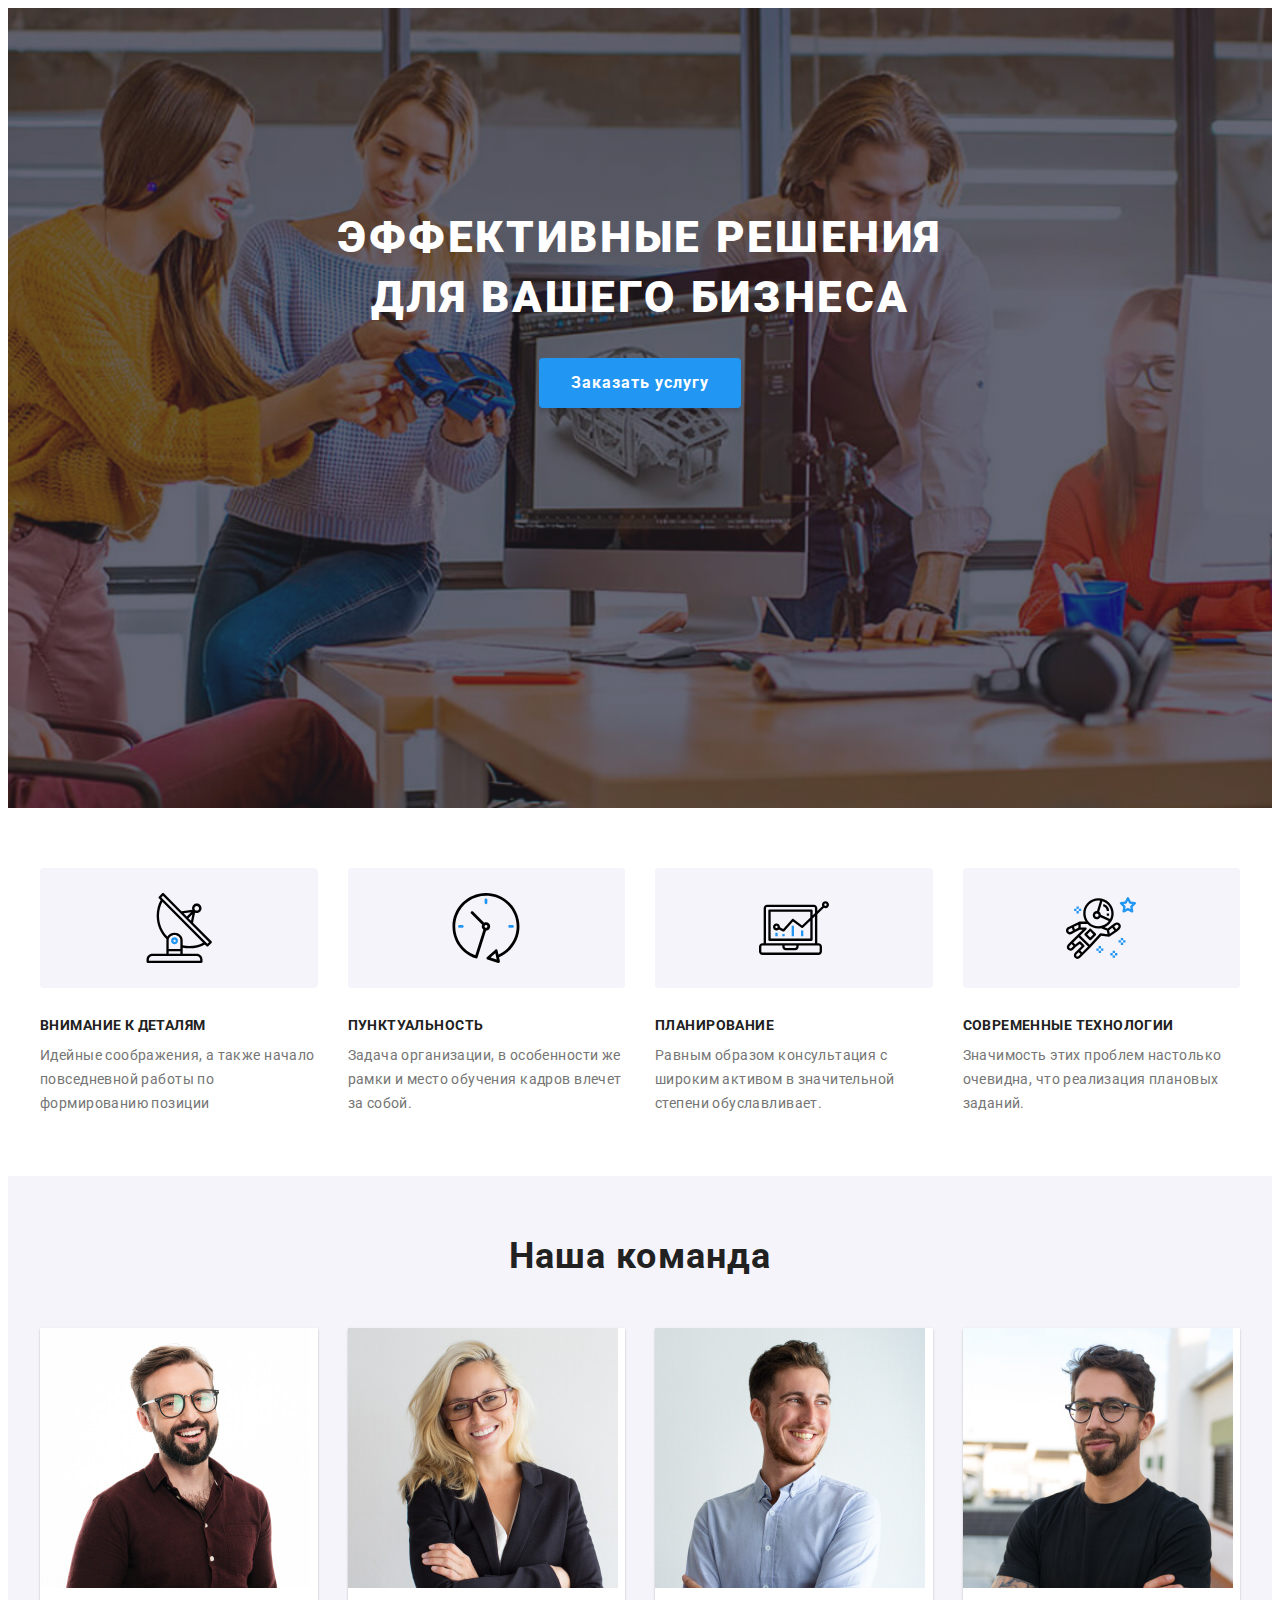
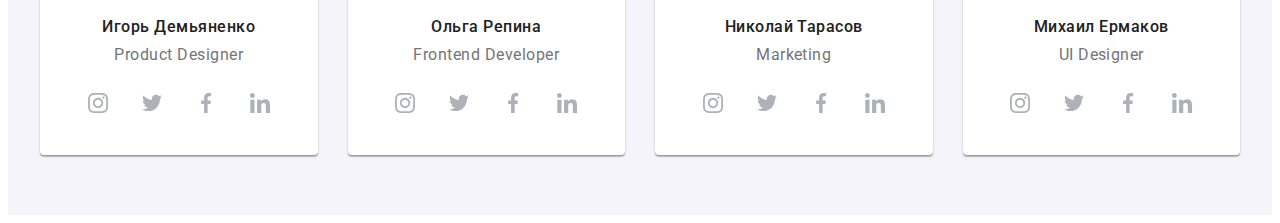
==== index.html @ f177daf1 "about" ====
<!DOCTYPE html>
<html lang="en">
  <head>
    <meta charset="UTF-8" />
    <meta http-equiv="X-UA-Compatible" content="IE=edge" />
    <meta name="viewport" content="width=device-width, initial-scale=1.0" />
    <title>Document</title>
    <link rel="preconnect" href="https://fonts.gstatic.com" />
    <link
      href="https://fonts.googleapis.com/css2?family=Raleway:wght@700&family=Roboto:wght@400;500;700;900&display=swap"
      rel="stylesheet"
    />
    <link
      rel="stylesheet"
      href="https://cdnjs.cloudflare.com/ajax/libs/modern-normalize/1.1.0/modern-normalize.min.css"
      integrity="sha512-wpPYUAdjBVSE4KJnH1VR1HeZfpl1ub8YT/NKx4PuQ5NmX2tKuGu6U/JRp5y+Y8XG2tV+wKQpNHVUX03MfMFn9Q=="
      crossorigin="anonymous"
      referrerpolicy="no-referrer"
    />
    <link rel="stylesheet" href="./css/main.min.css" />
  </head>
  <body>
    <!--Header-->
    <!-- <header class="header">
      <div class="container header-container">
        <a class="header__logo logo link" href="/"
          ><span class="logo__web">Web</span>Studio</a
        >
        <nav class="navigation">
          <ul class="menu__list list">
            <li class="menu__item">
              <a class="menu__link link current" href="./studio.html">Студия</a>
            </li>
            <li class="menu__item">
              <a class="menu__link link" href="./portfolio.html">Портфолио</a>
            </li>
            <li class="menu__item">
              <a class="menu__link link" href="/Контакты">Контакты</a>
            </li>
          </ul>
        </nav>
        <ul class="header__contacts list">
          <li class="header__contacts-item">
            <a class="contacts__link link" href="/info@devstudio.com">
              <svg class="contacts__icon" width="16px" height="12px">
                <use href="./images/symbol-defs.svg#icon-mail"></use>
              </svg>
              info@devstudio.com</a
            >
          </li>
          <li class="header__contacts-item">
            <a class="contacts__link link" href="/+380961111111">
              <svg class="contacts__icon" width="10px" height="16px">
                <use href="./images/symbol-defs.svg#icon-mobile"></use>
              </svg>
              +38 096 111 11 11</a
            >
          </li>
        </ul>
      </div>
    </header> -->
    <main>
      <!--Hero-->
      <section class="hero">
        <h1 class="hero__title">Эффективные решения для вашего бизнеса</h1>
        <button class="hero__button" type="button" data-modal-open>
          Заказать услугу
        </button>
      </section>
      <!-- About-->
      <section class="section">
        <div class="container features">
          <h2 class="visually-hidden">Преимущества компании</h2>
          <ul class="features__list list">
            <li class="features__item">
              <div class="features__box">
                <svg class="features__icon">
                  <use href="./images/symbol-defs.svg#icon-antena"></use>
                </svg>
              </div>
              <h3 class="features__title">Внимание к деталям</h3>
              <p class="features__desc">
                Идейные соображения, а также начало повседневной работы по
                формированию позиции
              </p>
            </li>
            <li class="features__item">
              <div class="features__box">
                <svg class="features__icon">
                  <use href="./images/symbol-defs.svg#icon-clock"></use>
                </svg>
              </div>
              <h3 class="features__title">Пунктуальность</h3>
              <p class="features__desc">
                Задача организации, в особенности же рамки и место обучения
                кадров влечет за собой.
              </p>
            </li>
            <li class="features__item">
              <div class="features__box">
                <svg class="features__icon">
                  <use href="./images/symbol-defs.svg#icon-diagram"></use>
                </svg>
              </div>
              <h3 class="features__title">Планирование</h3>
              <p class="features__desc">
                Равным образом консультация с широким активом в значительной
                степени обуславливает.
              </p>
            </li>
            <li class="features__item">
              <div class="features__box">
                <svg class="features__icon">
                  <use href="./images/symbol-defs.svg#icon-astronaut"></use>
                </svg>
              </div>
              <h3 class="features__title">Современные технологии</h3>
              <p class="features__desc">
                Значимость этих проблем настолько очевидна, что реализация
                плановых заданий.
              </p>
            </li>
          </ul>
        </div>
      </section>
      <!--Чем мы занимаемся-->
      <section class="section about">
        <div class="container">
          <h2 class="title">Чем мы занимаемся</h2>
          <ul class="about__list list">
            <li class="about__item">
              <div class="about__thumb">
                <img
                  class="about__img"
                  src="./images/making-design.jpg"
                  alt="Сотрудник набирает текст на клавиатуре"
                  width="370"
                  height="294"
                />
                <div class="about__label">Десктопные приложения</div>
              </div>
            </li>
            <li class="about__item">
              <div class="about__thumb">
                <img
                  class="about__img"
                  src="./images/choosing-color.jpg"
                  alt="Сотрудник выбирает разметку макета"
                  width="370"
                  height="294"
                />
                <div class="about__label">Мобильные приложения</div>
              </div>
            </li>
            <li class="about__item">
              <div class="about__thumb">
                <img
                  class="about__img"
                  src="./images/testing.jpg"
                  alt="Сотрудник рассматривает цветовую гамму"
                  width="370"
                  height="294"
                />
                <div class="about__label">Дизайнерские решения</div>
              </div>
            </li>
          </ul>
        </div>
      </section>
      <!--Наша команда-->
      <section class="section team">
        <div class="container">
          <h2 class="title team__title">Наша команда</h2>
          <ul class="team__list list">
            <li class="team__item">
              <picture>
                <source
                  media="(min-width: 1200px)"
                  srcset="
                    ./images/team-img/team1-desktop-1x.jpg 1x,
                    ./images/team-img/team1-desktop-2x.jpg 2x
                  "
                />
                <source
                  media="(min-width: 1200px)"
                  srcset="
                    ./images/team-img/team1-desktop-1x.webp 1x,
                    ./images/team-img/team1-desktop-2x.webp 2x
                  "
                  type="image/webp"
                />
                <source
                  media="(min-width: 768px)"
                  srcset="
                    ./images/team-img/team1-tablet-1x.jpg 1x,
                    ./images/team-img/team1-tablet-2x.jpg 2x
                  "
                />
                <source
                  media="(min-width: 768px)"
                  srcset="
                    ./images/team-img/team1-tablet-1x.webp 1x,
                    ./images/team-img/team1-tablet-2x.webp 2x
                  "
                  type="image/webp"
                />
                <source
                  media="(min-width: 480px)"
                  srcset="
                    ./images/team-img/team1-mob-1x.jpg 1x,
                    ./images/team-img/team1-mob-2x.jpg 2x
                  "
                />
                <source
                  media="(min-width: 480px)"
                  srcset="
                    ./images/team-img/team1-mob-1x.webp 1x,
                    ./images/team-img/team1-mob-2x.webp 2x
                  "
                  type="image/webp"
                />
                <img class="team__img" src="#" alt="Игорь Демьяненко" />
              </picture>
              <div class="team__text">
                <p class="team__name">Игорь Демьяненко</p>
                <p class="team__position">Product Designer</p>
              </div>
              <ul class="team__social list">
                <li class="team__social-item">
                  <a class="social__link-icon team-icon link" href="">
                    <svg class="social__icon">
                      <use href="./images/symbol-defs.svg#icon-instagram"></use>
                    </svg>
                  </a>
                </li>
                <li class="team__social-item">
                  <a class="social__link-icon team-icon link" href="">
                    <svg class="social__icon">
                      <use href="./images/symbol-defs.svg#icon-twitter"></use>
                    </svg>
                  </a>
                </li>
                <li class="team__social-item">
                  <a class="social__link-icon team-icon link" href="">
                    <svg class="social__icon">
                      <use href="./images/symbol-defs.svg#icon-facebook"></use>
                    </svg>
                  </a>
                </li>
                <li class="team__social-item">
                  <a class="social__link-icon team-icon link" href="">
                    <svg class="social__icon">
                      <use href="./images/symbol-defs.svg#icon-linkedin"></use>
                    </svg>
                  </a>
                </li>
              </ul>
            </li>
            <li class="team__item">
              <picture>
                <source
                  media="(min-width: 1200px)"
                  srcset="
                    ./images/team-img/team2-desktop-1x.jpg 1x,
                    ./images/team-img/team2-desktop-2x.jpg 2x
                  "
                />
                <source
                  media="(min-width: 1200px)"
                  srcset="
                    ./images/team-img/team2-desktop-1x.webp 1x,
                    ./images/team-img/team2-desktop-2x.webp 2x
                  "
                  type="image/webp"
                />
                <source
                  media="(min-width: 768px)"
                  srcset="
                    ./images/team-img/team2-tablet-1x.jpg 1x,
                    ./images/team-img/team2-tablet-2x.jpg 2x
                  "
                />
                <source
                  media="(min-width: 768px)"
                  srcset="
                    ./images/team-img/team2-tablet-1x.webp 1x,
                    ./images/team-img/team2-tablet-2x.webp 2x
                  "
                  type="image/webp"
                />
                <source
                  media="(min-width: 480px)"
                  srcset="
                    ./images/team-img/team2-mob-1x.jpg 1x,
                    ./images/team-img/team2-mob-2x.jpg 2x
                  "
                />
                <source
                  media="(min-width: 480px)"
                  srcset="
                    ./images/team-img/team2-mob-1x.webp 1x,
                    ./images/team-img/team2-mob-2x.webp 2x
                  "
                  type="image/webp"
                />
                <img class="team__img" src="#" alt="Ольга Репина" />
              </picture>
              <div class="team__text">
                <p class="team__name">Ольга Репина</p>
                <p class="team__position">Frontend Developer</p>
              </div>
              <ul class="team__social list">
                <li class="team__social-item">
                  <a class="social__link-icon team-icon link" href="">
                    <svg class="social__icon">
                      <use href="./images/symbol-defs.svg#icon-instagram"></use>
                    </svg>
                  </a>
                </li>
                <li class="team__social-item">
                  <a class="social__link-icon team-icon link" href="">
                    <svg class="social__icon">
                      <use href="./images/symbol-defs.svg#icon-twitter"></use>
                    </svg>
                  </a>
                </li>
                <li class="team__social-item">
                  <a class="social__link-icon team-icon link" href="">
                    <svg class="social__icon">
                      <use href="./images/symbol-defs.svg#icon-facebook"></use>
                    </svg>
                  </a>
                </li>
                <li class="team__social-item">
                  <a class="social__link-icon team-icon link" href="">
                    <svg class="social__icon">
                      <use href="./images/symbol-defs.svg#icon-linkedin"></use>
                    </svg>
                  </a>
                </li>
              </ul>
            </li>
            <li class="team__item">
              <picture>
                <source
                  media="(min-width: 1200px)"
                  srcset="
                    ./images/team-img/team3-desktop-1x.jpg 1x,
                    ./images/team-img/team3-desktop-2x.jpg 2x
                  "
                />
                <source
                  media="(min-width: 1200px)"
                  srcset="
                    ./images/team-img/team3-desktop-1x.webp 1x,
                    ./images/team-img/team3-desktop-2x.webp 2x
                  "
                  type="image/webp"
                />
                <source
                  media="(min-width: 768px)"
                  srcset="
                    ./images/team-img/team3-tablet-1x.jpg 1x,
                    ./images/team-img/team3-tablet-2x.jpg 2x
                  "
                />
                <source
                  media="(min-width: 768px)"
                  srcset="
                    ./images/team-img/team3-tablet-1x.webp 1x,
                    ./images/team-img/team3-tablet-2x.webp 2x
                  "
                  type="image/webp"
                />
                <source
                  media="(min-width: 480px)"
                  srcset="
                    ./images/team-img/team3-mob-1x.jpg 1x,
                    ./images/team-img/team3-mob-2x.jpg 2x
                  "
                />
                <source
                  media="(min-width: 480px)"
                  srcset="
                    ./images/team-img/team3-mob-1x.webp 1x,
                    ./images/team-img/team3-mob-2x.webp 2x
                  "
                  type="image/webp"
                />
                <img class="team__img" src="#" alt="Николай Тарасов" />
              </picture>
              <div class="team__text">
                <p class="team__name">Николай Тарасов</p>
                <p class="team__position">Marketing</p>
              </div>
              <ul class="team__social list">
                <li class="team__social-item">
                  <a class="social__link-icon team-icon link" href="">
                    <svg class="social__icon">
                      <use href="./images/symbol-defs.svg#icon-instagram"></use>
                    </svg>
                  </a>
                </li>
                <li class="team__social-item">
                  <a class="social__link-icon team-icon link" href="">
                    <svg class="social__icon">
                      <use href="./images/symbol-defs.svg#icon-twitter"></use>
                    </svg>
                  </a>
                </li>
                <li class="team__social-item">
                  <a class="social__link-icon team-icon link" href="">
                    <svg class="social__icon">
                      <use href="./images/symbol-defs.svg#icon-facebook"></use>
                    </svg>
                  </a>
                </li>
                <li class="team__social-item">
                  <a class="social__link-icon team-icon link" href="">
                    <svg class="social__icon">
                      <use href="./images/symbol-defs.svg#icon-linkedin"></use>
                    </svg>
                  </a>
                </li>
              </ul>
            </li>
            <li class="team__item">
              <picture>
                <source
                  media="(min-width: 1200px)"
                  srcset="
                    ./images/team-img/team4-desktop-1x.jpg 1x,
                    ./images/team-img/team4-desktop-2x.jpg 2x
                  "
                />
                <source
                  media="(min-width: 1200px)"
                  srcset="
                    ./images/team-img/team4-desktop-1x.webp 1x,
                    ./images/team-img/team4-desktop-2x.webp 2x
                  "
                  type="image/webp"
                />
                <source
                  media="(min-width: 768px)"
                  srcset="
                    ./images/team-img/team4-tablet-1x.jpg 1x,
                    ./images/team-img/team4-tablet-2x.jpg 2x
                  "
                />
                <source
                  media="(min-width: 768px)"
                  srcset="
                    ./images/team-img/team4-tablet-1x.webp 1x,
                    ./images/team-img/team4-tablet-2x.webp 2x
                  "
                  type="image/webp"
                />
                <source
                  media="(min-width: 480px)"
                  srcset="
                    ./images/team-img/team4-mob-1x.jpg 1x,
                    ./images/team-img/team4-mob-2x.jpg 2x
                  "
                />
                <source
                  media="(min-width: 480px)"
                  srcset="
                    ./images/team-img/team4-mob-1x.webp 1x,
                    ./images/team-img/team4-mob-2x.webp 2x
                  "
                  type="image/webp"
                />
                <img class="team__img" src="#" alt="Михаил Ермаков" />
              </picture>
              <div class="team__text">
                <p class="team__name">Михаил Ермаков</p>
                <p class="team__position">UI Designer</p>
              </div>
              <ul class="team__social list">
                <li class="team__social-item">
                  <a class="social__link-icon team-icon link" href="">
                    <svg class="social__icon">
                      <use href="./images/symbol-defs.svg#icon-instagram"></use>
                    </svg>
                  </a>
                </li>
                <li class="team__social-item">
                  <a class="social__link-icon team-icon link" href="">
                    <svg class="social__icon">
                      <use href="./images/symbol-defs.svg#icon-twitter"></use>
                    </svg>
                  </a>
                </li>
                <li class="team__social-item">
                  <a class="social__link-icon team-icon link" href="">
                    <svg class="social__icon">
                      <use href="./images/symbol-defs.svg#icon-facebook"></use>
                    </svg>
                  </a>
                </li>
                <li class="team__social-item">
                  <a class="social__link-icon team-icon link" href="">
                    <svg class="social__icon">
                      <use href="./images/symbol-defs.svg#icon-linkedin"></use>
                    </svg>
                  </a>
                </li>
              </ul>
            </li>
          </ul>
        </div>
      </section>
      <!-----Постоянные клиенты-------->
      <!-- <section class="section customer">
        <div class="container">
          <h2 class="title">Постоянные клиенты</h2>
          <ul class="customer__list list">
            <li class="customer__item">
              <a class="customer__link link" href="">
                <svg class="customer__icon" width="41px" height="46px">
                  <use href="./images/symbol-defs.svg#icon-group-1"></use>
                </svg>
              </a>
            </li>
            <li class="customer__item">
              <a class="customer__link link" href="">
                <svg class="customer__icon" width="40px" height="52px">
                  <use href="./images/symbol-defs.svg#icon-group-2"></use>
                </svg>
              </a>
            </li>
            <li class="customer__item">
              <a class="customer__link link" href="">
                <svg class="customer__icon" width="43px" height="41px">
                  <use href="./images/symbol-defs.svg#icon-group-3"></use>
                </svg>
              </a>
            </li>
            <li class="customer__item">
              <a class="customer__link link" href="">
                <svg class="customer__icon" width="84px" height="40px">
                  <use href="./images/symbol-defs.svg#icon-group-4"></use>
                </svg>
              </a>
            </li>
            <li class="customer__item">
              <a class="customer__link link" href="">
                <svg class="customer__icon" width="65px" height="45px">
                  <use href="./images/symbol-defs.svg#icon-group-5"></use>
                </svg>
              </a>
            </li>
            <li class="customer__item">
              <a class="customer__link link" href="">
                <svg class="customer__icon" width="93px" height="43px">
                  <use href="./images/symbol-defs.svg#icon-group-6"></use>
                </svg>
              </a>
            </li>
          </ul>
        </div>
      </section> -->
    </main>
    <!-- <footer class="footer-container">
      <div class="container footer-box">
        <div class="address-container">
          <a class="footer__logo logo link" href="WebStudio"
            ><span class="logo__web">Web</span>Studio</a
          >
          <address class="address">
            <ul class="address__list list">
              <li class="address__item">
                г. Киев, пр-т Леси Украинки, 26
              </li>
              <li class="address__item">
                <a class="address__link link" href="mailto:info@example.com"
                  >info@example.com</a
                >
              </li>
              <li class="address__item">
                <a class="address__link link" href="tel:+380991111111"
                  >+38 099 111 11 11</a
                >
              </li>
            </ul>
          </address>
        </div>
        <div class="social">
          <h3 class="social__title">присоединяйтесь</h3>
          <ul class="social__list list">
            <li class="social__item">
              <a class="social__link-icon footer-icon" href="">
                <svg class="social__icon">
                  <use href="./images/symbol-defs.svg#icon-instagram"></use>
                </svg>
              </a>
            </li>
            <li class="social__item">
              <a class="social__link-icon footer-icon" href="">
                <svg class="social__icon">
                  <use href="./images/symbol-defs.svg#icon-twitter"></use>
                </svg>
              </a>
            </li>
            <li class="social__item">
              <a class="social__link-icon footer-icon" href="">
                <svg class="social__icon">
                  <use href="./images/symbol-defs.svg#icon-facebook"></use>
                </svg>
              </a>
            </li>
            <li class="social__item">
              <a class="social__link-icon footer-icon" href="">
                <svg class="social__icon">
                  <use href="./images/symbol-defs.svg#icon-linkedin"></use>
                </svg>
              </a>
            </li>
          </ul>
        </div>
        <div class="footer__form">
          <h3 class="social__title">Подпишитесь на рассылку</h3>
          <form class="footer__form-mail">
            <label class="footer__label">
              <input
                type="email"
                name="user-email"
                placeholder="E-mail"
                class="footer__input"
              />
            </label>
          <button class="footer-button" type="submit">Подписаться
            <svg class="form__icon">
              <use href="./images/icons.svg#icon-send"></use>
            </svg>
          </button>
        </div>
      </div>
    </footer> -->

    <!-- <div class="backdrop is-hidden" data-modal>
      <div class="modal">
        <button class="close-btn" type="button" data-modal-close>
          <svg class="backdrop-icon">
            <use href="./images/symbol-defs.svg#icon-vector"></use>
          </svg>
        </button>
        <form action="#" class="modal-form">
          <p class="modal-form-title">
            Оставьте свои данные, мы вам перезвоним
          </p>
          <label class="modal-form-label">
            Имя
            <span class="modal-form-box">
              <input type="text" name="user-name" class="modal-form-input" />
              <svg class="modal-form-icon">
                <use href="./images/icons.svg#icon-name"></use>
              </svg>
            </span>
          </label>
          <label class="modal-form-label">
            Телефон
            <span class="modal-form-box">
              <input type="tel" name="user-phone" class="modal-form-input" />
              <svg class="modal-form-icon">
                <use href="./images/icons.svg#icon-tel"></use>
              </svg>
            </span>
          </label>
          <label class="modal-form-label">
            Почта
            <span class="modal-form-box">
              <input type="email" name="user-email" class="modal-form-input" />
              <svg class="modal-form-icon">
                <use href="./images/icons.svg#icon-mail"></use>
              </svg>
            </span>
          </label>
          <label class="modal-form-label">
            Комментарий
            <textarea
              class="modal-feedback"
              name="user-message"
              placeholder="Введите текст"
            ></textarea>
          </label>
          <label>
            <input
              type="checkbox"
              class="modal-form-checkbox visually-hidden"
              name="policy"
              id="policy"
            />
            <label for="policy" class="modal-form-checkbox-label"
              >Соглашаюсь с рассылкой и принимаю&nbsp;
              <a href="#" class="modal-form-link">Условия договора</a></label
            >
          </label>
          <button class="modal-form-btn" type="submit">Отправить</button>
        </form>
      </div>
    </div> -->

    <!-- <script src="./js/modal.js"></script> -->
  </body>
</html>
---- css/main.min.css ----
:root{--text-color: #757575;--link-color: #2196f3;--title-color: #212121;--main-color: #ffffff;--logo-color: #000000}.visually-hidden{position:absolute !important;clip:rect(1px 1px 1px 1px);clip:rect(1px, 1px, 1px, 1px);padding:0 !important;border:0 !important;height:1px !important;width:1px !important;overflow:hidden}h1,h2,h3,h4,h5,h6,p{margin-top:0;margin-bottom:0}ul,ol{margin-top:0;margin-bottom:0;padding-left:0}img{display:block;max-width:100%;height:auto}body{font-family:"Roboto", sans-serif;color:var(--title-color)}.list{list-style:none}.link{text-decoration:none}.section{padding-top:60px;padding-bottom:60px}@media screen and (max-width: 1200px){.section{padding-top:94px;padding-bottom:94px}}.container{padding-left:15px;padding-right:15px}@media screen and (min-width: 480px){.container{width:480px;margin:0 auto}}@media screen and (min-width: 768px){.container{width:768px}}@media screen and (min-width: 1200px){.container{width:1200px}}.logo{font-family:"Raleway", sans-serif;font-weight:700;font-size:26px;line-height:1.19;letter-spacing:0.03em}.logo__web{color:var(--link-color)}.header__logo{color:var(--logo-color);margin-right:93px}.footer__logo{color:#ffffff;margin-top:60px}.team__social{display:flex;justify-content:center;margin-top:16px;margin-bottom:24px}@media screen and (min-width: 1200px){.team__social{margin:16px 32px 30px 32px}}.team__social-item{margin-right:10px}.team__social-item:last-child{margin-right:0}.team-icon{background-color:white;fill:#afb1b8}.team-icon:hover,.team-icon:focus{background-color:var(--link-color);fill:var(--main-color)}.social__link-icon{display:flex;align-items:center;justify-content:center;width:44px;height:44px;border-radius:50%;transition:background-color 250ms linear,transform 250ms cubic-bezier(0.4, 0, 0.2, 1)}.social__link-icon:hover,.social__link-icon:focus{background-color:var(--link-color)}.social__list{display:flex}.social__item{margin-right:10px}.social__item:last-child{margin-right:0}.social__icon{width:20px;height:20px}.title{font-weight:700;font-size:36px;line-height:1.16;text-align:center;letter-spacing:0.03em;margin-bottom:50px}.backdrop{position:fixed;top:0;left:0;width:100vw;height:100vh;background-color:rgba(0,0,0,0.2);transition:opacity 250ms linear,scale 1.25}.modal{position:absolute;width:528px;height:581px;left:50%;top:50%;background:#ffffff;box-shadow:0px 1px 3px rgba(0,0,0,0.12),0px 1px 1px rgba(0,0,0,0.14),0px 2px 1px rgba(0,0,0,0.2);border-radius:4px;padding:40px;transform:translate(-50%, -50%)}.close-btn{position:absolute;top:8px;right:8px;width:30px;height:30px;background:#ffffff;border-radius:50%;border:1px solid rgba(0,0,0,0.1);cursor:pointer;padding:0}.backdrop-icon{width:11px;height:11px;fill:#000000;transition:transform 250ms cubic-bezier(0.4, 0, 0.2, 1)}.backdrop-icon:hover{fill:var(--link-color)}.is-hidden{opacity:0;visibility:hidden;pointer-events:none}.modal-form{display:flex;flex-direction:column}.modal-form-icon{position:absolute;top:50%;left:14px;width:13px;height:13px;display:block;transform:translateY(-50%)}.modal-form-input{width:100%;height:40px;border:1px solid rgba(33,33,33,0.2);border-radius:4px;padding-left:42px;transition:transform 250ms cubic-bezier(0.4, 0, 0.2, 1)}.modal-form-input:focus{outline:none;border-color:var(--link-color)}.modal-form-input:focus+.modal-form-icon{fill:var(--link-color)}.modal-form-title{font-weight:700;font-size:20px;line-height:1.15;text-align:center;letter-spacing:0.03em;color:var(--title-color);margin-bottom:12px}.modal-form-label{display:block;font-size:12px;line-height:1.16;letter-spacing:0.01em;color:var(--text-color);margin-bottom:10px}.modal-form-box{display:block;position:relative;margin-top:4px}.modal-form-btn{width:200px;height:50px;background:#188ce8;box-shadow:0px 4px 4px rgba(0,0,0,0.15);border-radius:4px;padding:10px 55px;margin-left:auto;margin-right:auto;font-weight:700;font-size:16px;line-height:1.87;display:flex;align-items:center;text-align:center;letter-spacing:0.06em;color:var(--main-color);border:none;cursor:pointer;font-family:inherit}.modal-form-link{text-decoration-skip-ink:none;color:var(--link-color)}.modal-form-checkbox-label{display:flex;align-items:center;justify-content:center;font-size:14px;line-height:1.71;letter-spacing:0.03em;color:var(--text-color);margin-top:20px;margin-bottom:30px;margin-right:9px}.modal-form-checkbox-label::before{display:block;content:"";width:16px;height:15px;border:2px solid #212121;border-radius:4px;cursor:pointer;margin-right:9px}.modal-form-checkbox:checked+.modal-form-checkbox-label::before{background:var(--link-color);border-radius:2px;border:none;background-image:url(../images/check.svg);background-repeat:no-repeat;background-position:center center}.modal-feedback{width:100%;height:120px;margin-top:4px;padding-top:12px;padding-left:16px;resize:none;border:1px solid rgba(33,33,33,0.2);border-radius:4px;font-style:inherit;transition:transform 250ms cubic-bezier(0.4, 0, 0.2, 1)}.modal-feedback:focus{outline:none;border-color:var(--link-color)}.modal-feedback::placeholder{color:rgba(117,117,117,0.5)}.header{padding:25px 0;border-bottom:1px solid #ececec}.header-container{display:flex;align-items:center}.header__contacts{margin-left:auto;display:flex;align-items:center}.contacts__icon{margin-right:10px}.menu__list{display:flex;align-items:center}.menu__item:not(:last-child){margin-right:50px}.menu__link{position:relative;font-weight:500;font-size:14px;line-height:1.14;letter-spacing:0.02em;color:var(--title-color);transition:color 250ms linear,transform 250ms cubic-bezier(0.4, 0, 0.2, 1)}.menu__link.current{color:var(--link-color)}.menu__link.current::after{content:" ";position:absolute;bottom:-33px;display:block;height:4px;width:100%;background:#2196f3;border-radius:2px}.menu__link:hover,.menu__link:focus{color:var(--link-color);fill:var(--link-color)}.contacts__link{display:flex;align-items:center;font-weight:500;font-size:14px;line-height:1.14;letter-spacing:0.02em;fill:var(--text-color);color:var(--text-color);margin-right:50px;transition:color 250ms linear,transform 250ms cubic-bezier(0.4, 0, 0.2, 1)}.contacts__link:hover,.contacts__link:focus{color:var(--link-color);fill:var(--link-color)}.hero{min-height:400px;margin:0 auto;padding:118px 0;background-image:linear-gradient(rgba(47,48,58,0.4), rgba(47,48,58,0.4)),url("/images/header-img/header-mob-1x.jpg");background-position:center;background-size:cover;background-repeat:no-repeat}.hero__title{width:360px;margin:0 auto 30px;font-weight:900;font-size:26px;line-height:1.61;text-align:center;letter-spacing:0.06em;text-transform:uppercase;color:var(--main-color)}.hero__button{padding:10px 32px;margin-left:auto;margin-right:auto;font-weight:700;font-size:16px;line-height:1.87;display:flex;align-items:center;text-align:center;letter-spacing:0.06em;color:var(--main-color);background:var(--link-color);box-shadow:0px 4px 4px rgba(0,0,0,0.15);border-radius:4px;border:none;cursor:pointer;font-family:inherit}@media (min-device-pixel-ratio: 2) and (max-width: 767px), (min-resolution: 192dpi) and (max-width: 767px), (min-resolution: 2dppx) and (max-width: 767px){.hero{background-image:linear-gradient(rgba(47,48,58,0.4), rgba(47,48,58,0.4)),url("/images/header-img/header-mob-2x.jpg")}}@media screen and (min-width: 768px){.hero{background-image:linear-gradient(rgba(47,48,58,0.4), rgba(47,48,58,0.4)),url("/images/header-img/header-tablet-1x.jpg")}}@media (min-device-pixel-ratio: 2) and (min-width: 768px), (min-resolution: 192dpi) and (min-width: 768px), (min-resolution: 2dppx) and (min-width: 768px){.hero{background-image:linear-gradient(rgba(47,48,58,0.4), rgba(47,48,58,0.4)),url("/images/header-img/header-tablet-2x.jpg")}}@media screen and (min-width: 1200px){.hero{padding:200px 0;background-image:linear-gradient(rgba(47,48,58,0.4), rgba(47,48,58,0.4)),url("/images/header-img/header-desktop-1x.jpg")}.hero__title{width:696px;font-size:44px;line-height:1.36}}@media (min-device-pixel-ratio: 2) and (min-width: 1200px), (min-resolution: 192dpi) and (min-width: 1200px), (min-resolution: 2dppx) and (min-width: 1200px){.hero{background-color:#c4c4c4;background-image:linear-gradient(rgba(47,48,58,0.4), rgba(47,48,58,0.4)),url("/images/header-img/header-desktop-2x.jpg")}}.features__box{display:flex;align-items:center;justify-content:center;margin-right:auto;margin-left:auto;margin-bottom:30px;height:120px;background:#f5f4fa;border-radius:4px}.features__icon{width:70px;height:70px}.features__title{font-weight:700;font-size:14px;line-height:1.14;letter-spacing:0.03em;text-align:center;margin-bottom:10px;margin-top:30px;text-transform:uppercase}@media screen and (min-width: 768px){.features__title{text-align:left}}.features__desc{font-size:14px;line-height:1.71;letter-spacing:0.03em;color:var(--text-color)}.features__item{width:100%;margin-top:30px}@media screen and (min-width: 768px){.features__item{flex-basis:calc((100% - 60px) / 2);margin-left:30px}}@media screen and (min-width: 1200px){.features__item{flex-basis:calc((100% - 120px) / 4)}}.features__list{margin-top:-30px}@media screen and (min-width: 768px){.features__list{display:flex;flex-wrap:wrap;margin-left:-30px}}.about{display:none}@media screen and (min-width: 1200px){.about{padding-top:0}.about__list{display:flex;flex-wrap:wrap;margin-top:-30px;margin-left:-30px}.about__item{width:370px;flex-wrap:calc((100% - 90px) / 3);margin-top:30px;margin-left:30px}.about__thumb{position:relative}.about__label{position:absolute;top:224px;margin:0;padding:27px 80px;width:100%;background:rgba(47,48,58,0.8);font-weight:bold;font-size:14px;line-height:1.42;text-align:center;letter-spacing:0.03em;text-transform:uppercase;color:var(--main-color)}}.team{background:#f5f4fa}.team__list{display:flex;flex-wrap:wrap;margin-top:-30px}@media screen and (min-width: 768px){.team__list{display:flex;flex-wrap:wrap;margin-left:-30px}}.team__item{width:100%;margin-top:30px;background:#ffffff;box-shadow:0px 1px 3px rgba(0,0,0,0.12),0px 1px 1px rgba(0,0,0,0.14),0px 2px 1px rgba(0,0,0,0.2);border-radius:0px 0px 4px 4px}@media screen and (min-width: 768px){.team__item{flex-basis:calc((100% - 60px) / 2);margin-left:30px}}@media screen and (min-width: 1200px){.team__item{flex-basis:calc((100% - 120px) / 4)}}.team__name{font-weight:500;font-size:16px;line-height:1.18;text-align:center;letter-spacing:0.03em;margin-bottom:10px}.team__position{font-size:16px;line-height:1.18;text-align:center;letter-spacing:0.03em;color:var(--text-color)}.team__text{padding-top:30px}@media screen and (max-width: 1200px){.team__title{font-weight:700;font-size:28px;line-height:1.17;text-align:center;letter-spacing:0.03em}}.customer__list{display:flex;justify-content:space-between}.customer__item{margin-right:30px}.customer__item:last-child{margin-right:0}.customer__link{display:flex;align-items:center;justify-content:center;width:170px;height:92px;border:1px solid #afb1b8;box-sizing:border-box;border-radius:4px;fill:#afb1b8;transition:border-color 250ms linear,transform 250ms cubic-bezier(0.4, 0, 0.2, 1)}.customer__link:hover,.customer__link:focus{fill:var(--link-color);border-color:var(--link-color)}.footer-container{padding:60px 0;background:#2f303a}.footer-box{display:flex;align-items:center}.footer-icon{background:rgba(255,255,255,0.1);fill:var(--main-color)}.address__link{color:rgba(255,255,255,0.6);transition:color 250ms linear,transform 250ms cubic-bezier(0.4, 0, 0.2, 1)}.address__link:hover,.address__link:focus{color:var(--link-color);fill:var(--link-color)}.address{font-size:14px;font-style:normal;margin-top:20px;line-height:1.71;letter-spacing:0.03em;color:var(--main-color)}.address__item{margin-bottom:9px;color:var(--main-color)}.address__item:last-child{margin-bottom:0}.social{margin-left:70px}.social__title{font-family:Roboto;font-weight:700;font-size:14px;line-height:1.14;letter-spacing:0.03em;text-transform:uppercase;margin-bottom:20px;color:var(--main-color)}.footer__form{margin-left:93px}.footer__form-mail{display:flex;align-items:baseline}.footer-button{width:200px;height:50px;background:var(--link-color);box-shadow:0px 4px 4px rgba(0,0,0,0.15);border-radius:4px;padding-left:29px;margin-left:auto;margin-right:auto;font-weight:700;font-size:16px;line-height:1.87;display:flex;align-items:center;text-align:center;letter-spacing:0.06em;color:var(--main-color);border:none;cursor:pointer;font-family:inherit}.footer__input{width:358px;height:50px;margin-right:12px;color:var(--main-color);border:1px solid rgba(255,255,255,0.3);box-sizing:border-box;filter:drop-shadow(0px 4px 4px rgba(0,0,0,0.15));border-radius:4px;background:#2f303a}.footer__input::placeholder{padding:15px 16px;color:rgba(255,255,255,0.6)}.form__icon{width:24px;height:24px;margin-left:10px}.filter-button{font-weight:500;font-size:16px;line-height:1.62;text-align:center;letter-spacing:0.03em;cursor:pointer;font-family:inherit;text-align:center;border-radius:4px;border:none;background:#f5f4fa;padding:6px 22px;transition:background-color 250ms linear,transform 250ms cubic-bezier(0.4, 0, 0.2, 1);transition:box-shadow 250ms linear,transform 250ms cubic-bezier(0.4, 0, 0.2, 1)}.filter-button:hover,.filter-button:focus{color:var(--main-color);background:var(--link-color);box-shadow:0px 3px 1px rgba(0,0,0,0.1),0px 1px 2px rgba(0,0,0,0.08),0px 2px 2px rgba(0,0,0,0.12)}.filter__list{margin:0 auto 50px;display:flex;align-items:center;justify-content:center}.filter__item:not(:last-child){margin-right:8px}.portfolio__title{font-weight:700;font-size:18px;line-height:2;letter-spacing:0.06em;color:var(--title-color)}.portfolio__txt{font-size:16px;line-height:1.87;letter-spacing:0.03em;color:var(--text-color)}.portfolio__text{display:block;border-bottom:1px solid #eeeeee;border-left:1px solid #eeeeee;border-right:1px solid #eeeeee;padding:20px 24px}.portfolio__card{width:370px;flex-wrap:calc((100% - 90px) / 3);margin-top:30px;margin-left:30px;transition:box-shadow 250ms cubic-bezier(0.4, 0, 0.2, 1)}.portfolio__card:hover,.portfolio__card:focus{box-shadow:0px 1px 1px rgba(0,0,0,0.12),0px 4px 4px rgba(0,0,0,0.06),1px 4px 6px rgba(0,0,0,0.16)}.portfolio__list{display:flex;flex-wrap:wrap;margin-top:-30px;margin-left:-30px}.portfolio__link{display:block}.portfolio__link:hover .overlay,.portfolio__link:focus .overlay{transform:translateY(0)}.portfolio__overlay{position:relative;overflow:hidden}.overlay{position:absolute;top:0;left:0;width:100%;height:100%;overflow:auto;font-weight:400;font-size:18px;line-height:1.55;padding:63px 24px;letter-spacing:0.03em;color:var(--main-color);background:var(--link-color);transform:translateY(100%);transition:transform 250ms cubic-bezier(0.4, 0, 0.2, 1)}
/*# sourceMappingURL=main.min.css.map */
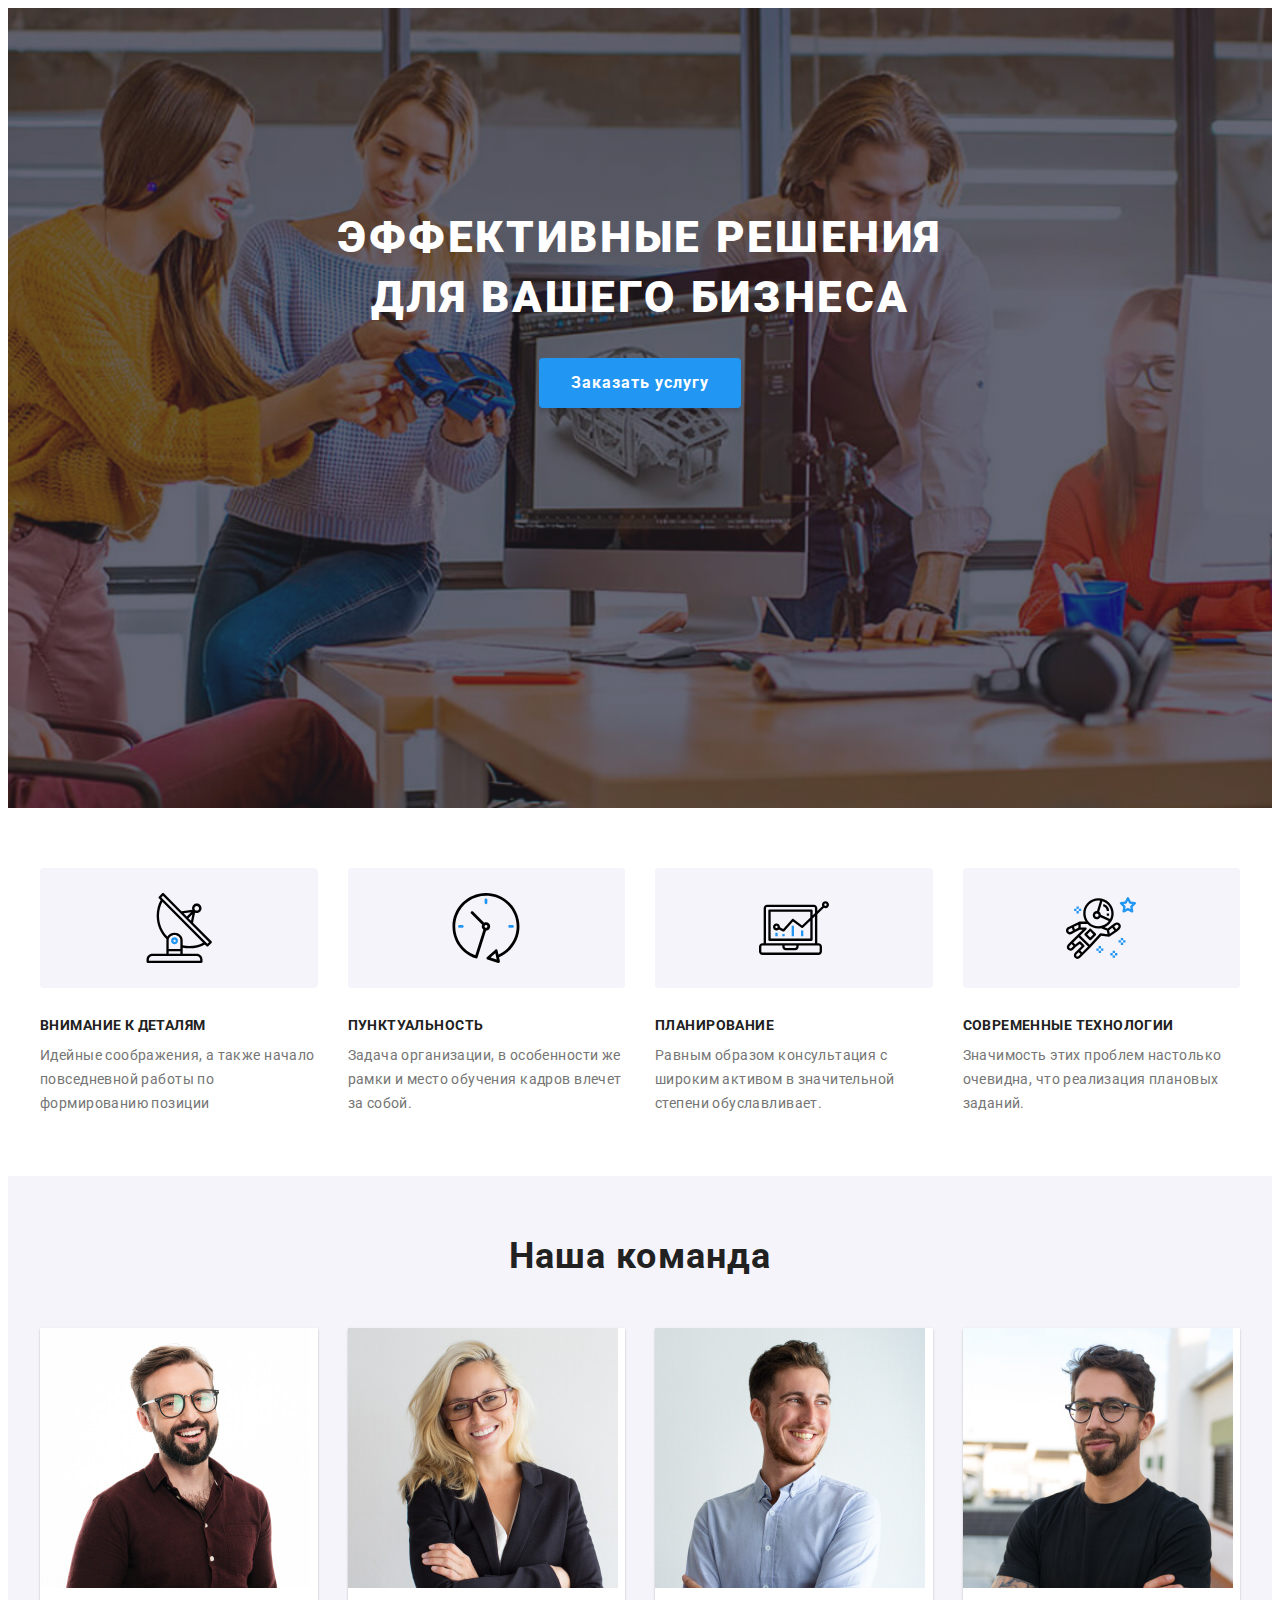
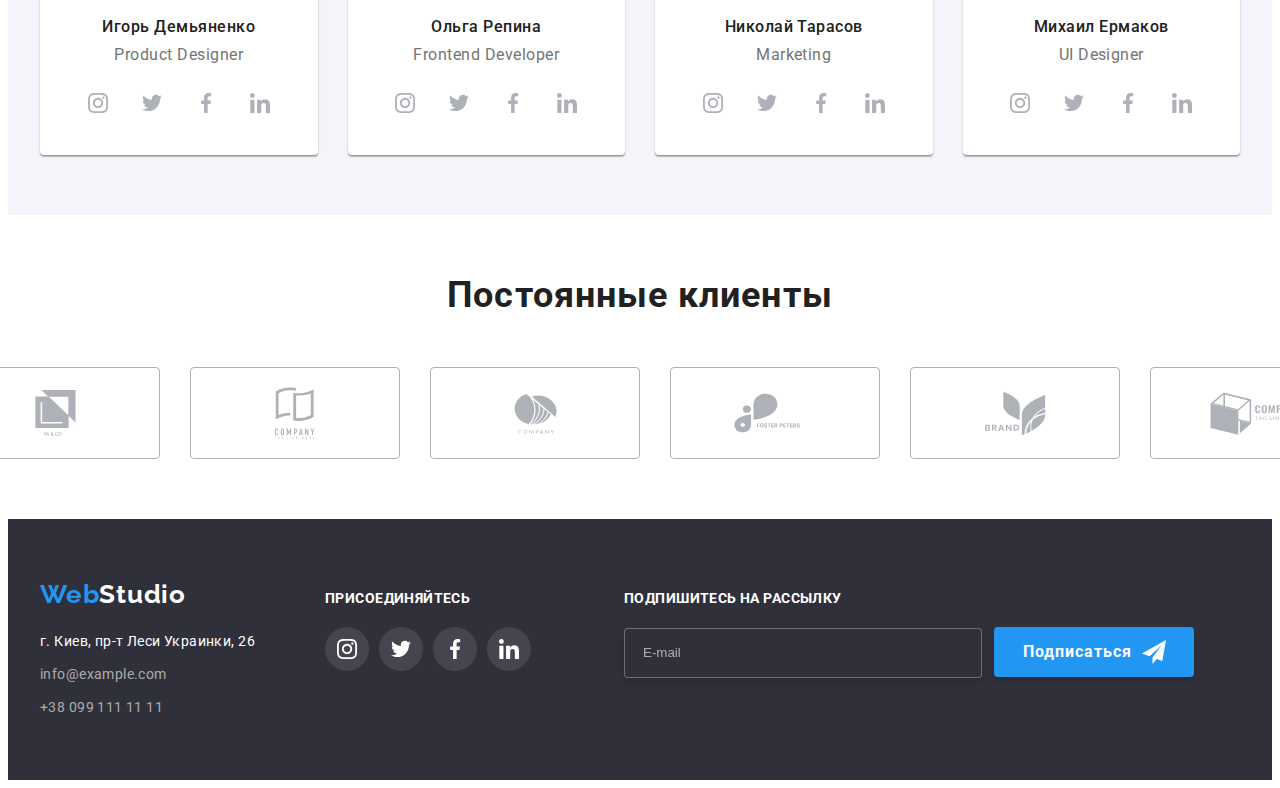
==== commit bf87a6a5: "footer" ====
--- a/index.html
+++ b/index.html
@@ -170,7 +170,7 @@
       <!--Наша команда-->
       <section class="section team">
         <div class="container">
-          <h2 class="title team__title">Наша команда</h2>
+          <h2 class="title mob-tabl-title">Наша команда</h2>
           <ul class="team__list list">
             <li class="team__item">
               <picture>
@@ -512,9 +512,9 @@
         </div>
       </section>
       <!-----Постоянные клиенты-------->
-      <!-- <section class="section customer">
+      <section class="section customer">
         <div class="container">
-          <h2 class="title">Постоянные клиенты</h2>
+          <h2 class="title mob-tabl-title">Постоянные клиенты</h2>
           <ul class="customer__list list">
             <li class="customer__item">
               <a class="customer__link link" href="">
@@ -560,10 +560,11 @@
             </li>
           </ul>
         </div>
-      </section> -->
+      </section>
     </main>
-    <!-- <footer class="footer-container">
+    <footer class="footer-container">
       <div class="container footer-box">
+        <div class="footer-box-tablet">
         <div class="address-container">
           <a class="footer__logo logo link" href="WebStudio"
             ><span class="logo__web">Web</span>Studio</a
@@ -619,6 +620,7 @@
             </li>
           </ul>
         </div>
+        </div>
         <div class="footer__form">
           <h3 class="social__title">Подпишитесь на рассылку</h3>
           <form class="footer__form-mail">
@@ -637,7 +639,7 @@
           </button>
         </div>
       </div>
-    </footer> -->
+    </footer>
 
     <!-- <div class="backdrop is-hidden" data-modal>
       <div class="modal">
--- a/css/main.min.css
+++ b/css/main.min.css
@@ -1,2 +1,2 @@
-:root{--text-color: #757575;--link-color: #2196f3;--title-color: #212121;--main-color: #ffffff;--logo-color: #000000}.visually-hidden{position:absolute !important;clip:rect(1px 1px 1px 1px);clip:rect(1px, 1px, 1px, 1px);padding:0 !important;border:0 !important;height:1px !important;width:1px !important;overflow:hidden}h1,h2,h3,h4,h5,h6,p{margin-top:0;margin-bottom:0}ul,ol{margin-top:0;margin-bottom:0;padding-left:0}img{display:block;max-width:100%;height:auto}body{font-family:"Roboto", sans-serif;color:var(--title-color)}.list{list-style:none}.link{text-decoration:none}.section{padding-top:60px;padding-bottom:60px}@media screen and (max-width: 1200px){.section{padding-top:94px;padding-bottom:94px}}.container{padding-left:15px;padding-right:15px}@media screen and (min-width: 480px){.container{width:480px;margin:0 auto}}@media screen and (min-width: 768px){.container{width:768px}}@media screen and (min-width: 1200px){.container{width:1200px}}.logo{font-family:"Raleway", sans-serif;font-weight:700;font-size:26px;line-height:1.19;letter-spacing:0.03em}.logo__web{color:var(--link-color)}.header__logo{color:var(--logo-color);margin-right:93px}.footer__logo{color:#ffffff;margin-top:60px}.team__social{display:flex;justify-content:center;margin-top:16px;margin-bottom:24px}@media screen and (min-width: 1200px){.team__social{margin:16px 32px 30px 32px}}.team__social-item{margin-right:10px}.team__social-item:last-child{margin-right:0}.team-icon{background-color:white;fill:#afb1b8}.team-icon:hover,.team-icon:focus{background-color:var(--link-color);fill:var(--main-color)}.social__link-icon{display:flex;align-items:center;justify-content:center;width:44px;height:44px;border-radius:50%;transition:background-color 250ms linear,transform 250ms cubic-bezier(0.4, 0, 0.2, 1)}.social__link-icon:hover,.social__link-icon:focus{background-color:var(--link-color)}.social__list{display:flex}.social__item{margin-right:10px}.social__item:last-child{margin-right:0}.social__icon{width:20px;height:20px}.title{font-weight:700;font-size:36px;line-height:1.16;text-align:center;letter-spacing:0.03em;margin-bottom:50px}.backdrop{position:fixed;top:0;left:0;width:100vw;height:100vh;background-color:rgba(0,0,0,0.2);transition:opacity 250ms linear,scale 1.25}.modal{position:absolute;width:528px;height:581px;left:50%;top:50%;background:#ffffff;box-shadow:0px 1px 3px rgba(0,0,0,0.12),0px 1px 1px rgba(0,0,0,0.14),0px 2px 1px rgba(0,0,0,0.2);border-radius:4px;padding:40px;transform:translate(-50%, -50%)}.close-btn{position:absolute;top:8px;right:8px;width:30px;height:30px;background:#ffffff;border-radius:50%;border:1px solid rgba(0,0,0,0.1);cursor:pointer;padding:0}.backdrop-icon{width:11px;height:11px;fill:#000000;transition:transform 250ms cubic-bezier(0.4, 0, 0.2, 1)}.backdrop-icon:hover{fill:var(--link-color)}.is-hidden{opacity:0;visibility:hidden;pointer-events:none}.modal-form{display:flex;flex-direction:column}.modal-form-icon{position:absolute;top:50%;left:14px;width:13px;height:13px;display:block;transform:translateY(-50%)}.modal-form-input{width:100%;height:40px;border:1px solid rgba(33,33,33,0.2);border-radius:4px;padding-left:42px;transition:transform 250ms cubic-bezier(0.4, 0, 0.2, 1)}.modal-form-input:focus{outline:none;border-color:var(--link-color)}.modal-form-input:focus+.modal-form-icon{fill:var(--link-color)}.modal-form-title{font-weight:700;font-size:20px;line-height:1.15;text-align:center;letter-spacing:0.03em;color:var(--title-color);margin-bottom:12px}.modal-form-label{display:block;font-size:12px;line-height:1.16;letter-spacing:0.01em;color:var(--text-color);margin-bottom:10px}.modal-form-box{display:block;position:relative;margin-top:4px}.modal-form-btn{width:200px;height:50px;background:#188ce8;box-shadow:0px 4px 4px rgba(0,0,0,0.15);border-radius:4px;padding:10px 55px;margin-left:auto;margin-right:auto;font-weight:700;font-size:16px;line-height:1.87;display:flex;align-items:center;text-align:center;letter-spacing:0.06em;color:var(--main-color);border:none;cursor:pointer;font-family:inherit}.modal-form-link{text-decoration-skip-ink:none;color:var(--link-color)}.modal-form-checkbox-label{display:flex;align-items:center;justify-content:center;font-size:14px;line-height:1.71;letter-spacing:0.03em;color:var(--text-color);margin-top:20px;margin-bottom:30px;margin-right:9px}.modal-form-checkbox-label::before{display:block;content:"";width:16px;height:15px;border:2px solid #212121;border-radius:4px;cursor:pointer;margin-right:9px}.modal-form-checkbox:checked+.modal-form-checkbox-label::before{background:var(--link-color);border-radius:2px;border:none;background-image:url(../images/check.svg);background-repeat:no-repeat;background-position:center center}.modal-feedback{width:100%;height:120px;margin-top:4px;padding-top:12px;padding-left:16px;resize:none;border:1px solid rgba(33,33,33,0.2);border-radius:4px;font-style:inherit;transition:transform 250ms cubic-bezier(0.4, 0, 0.2, 1)}.modal-feedback:focus{outline:none;border-color:var(--link-color)}.modal-feedback::placeholder{color:rgba(117,117,117,0.5)}.header{padding:25px 0;border-bottom:1px solid #ececec}.header-container{display:flex;align-items:center}.header__contacts{margin-left:auto;display:flex;align-items:center}.contacts__icon{margin-right:10px}.menu__list{display:flex;align-items:center}.menu__item:not(:last-child){margin-right:50px}.menu__link{position:relative;font-weight:500;font-size:14px;line-height:1.14;letter-spacing:0.02em;color:var(--title-color);transition:color 250ms linear,transform 250ms cubic-bezier(0.4, 0, 0.2, 1)}.menu__link.current{color:var(--link-color)}.menu__link.current::after{content:" ";position:absolute;bottom:-33px;display:block;height:4px;width:100%;background:#2196f3;border-radius:2px}.menu__link:hover,.menu__link:focus{color:var(--link-color);fill:var(--link-color)}.contacts__link{display:flex;align-items:center;font-weight:500;font-size:14px;line-height:1.14;letter-spacing:0.02em;fill:var(--text-color);color:var(--text-color);margin-right:50px;transition:color 250ms linear,transform 250ms cubic-bezier(0.4, 0, 0.2, 1)}.contacts__link:hover,.contacts__link:focus{color:var(--link-color);fill:var(--link-color)}.hero{min-height:400px;margin:0 auto;padding:118px 0;background-image:linear-gradient(rgba(47,48,58,0.4), rgba(47,48,58,0.4)),url("/images/header-img/header-mob-1x.jpg");background-position:center;background-size:cover;background-repeat:no-repeat}.hero__title{width:360px;margin:0 auto 30px;font-weight:900;font-size:26px;line-height:1.61;text-align:center;letter-spacing:0.06em;text-transform:uppercase;color:var(--main-color)}.hero__button{padding:10px 32px;margin-left:auto;margin-right:auto;font-weight:700;font-size:16px;line-height:1.87;display:flex;align-items:center;text-align:center;letter-spacing:0.06em;color:var(--main-color);background:var(--link-color);box-shadow:0px 4px 4px rgba(0,0,0,0.15);border-radius:4px;border:none;cursor:pointer;font-family:inherit}@media (min-device-pixel-ratio: 2) and (max-width: 767px), (min-resolution: 192dpi) and (max-width: 767px), (min-resolution: 2dppx) and (max-width: 767px){.hero{background-image:linear-gradient(rgba(47,48,58,0.4), rgba(47,48,58,0.4)),url("/images/header-img/header-mob-2x.jpg")}}@media screen and (min-width: 768px){.hero{background-image:linear-gradient(rgba(47,48,58,0.4), rgba(47,48,58,0.4)),url("/images/header-img/header-tablet-1x.jpg")}}@media (min-device-pixel-ratio: 2) and (min-width: 768px), (min-resolution: 192dpi) and (min-width: 768px), (min-resolution: 2dppx) and (min-width: 768px){.hero{background-image:linear-gradient(rgba(47,48,58,0.4), rgba(47,48,58,0.4)),url("/images/header-img/header-tablet-2x.jpg")}}@media screen and (min-width: 1200px){.hero{padding:200px 0;background-image:linear-gradient(rgba(47,48,58,0.4), rgba(47,48,58,0.4)),url("/images/header-img/header-desktop-1x.jpg")}.hero__title{width:696px;font-size:44px;line-height:1.36}}@media (min-device-pixel-ratio: 2) and (min-width: 1200px), (min-resolution: 192dpi) and (min-width: 1200px), (min-resolution: 2dppx) and (min-width: 1200px){.hero{background-color:#c4c4c4;background-image:linear-gradient(rgba(47,48,58,0.4), rgba(47,48,58,0.4)),url("/images/header-img/header-desktop-2x.jpg")}}.features__box{display:flex;align-items:center;justify-content:center;margin-right:auto;margin-left:auto;margin-bottom:30px;height:120px;background:#f5f4fa;border-radius:4px}.features__icon{width:70px;height:70px}.features__title{font-weight:700;font-size:14px;line-height:1.14;letter-spacing:0.03em;text-align:center;margin-bottom:10px;margin-top:30px;text-transform:uppercase}@media screen and (min-width: 768px){.features__title{text-align:left}}.features__desc{font-size:14px;line-height:1.71;letter-spacing:0.03em;color:var(--text-color)}.features__item{width:100%;margin-top:30px}@media screen and (min-width: 768px){.features__item{flex-basis:calc((100% - 60px) / 2);margin-left:30px}}@media screen and (min-width: 1200px){.features__item{flex-basis:calc((100% - 120px) / 4)}}.features__list{margin-top:-30px}@media screen and (min-width: 768px){.features__list{display:flex;flex-wrap:wrap;margin-left:-30px}}.about{display:none}@media screen and (min-width: 1200px){.about{padding-top:0}.about__list{display:flex;flex-wrap:wrap;margin-top:-30px;margin-left:-30px}.about__item{width:370px;flex-wrap:calc((100% - 90px) / 3);margin-top:30px;margin-left:30px}.about__thumb{position:relative}.about__label{position:absolute;top:224px;margin:0;padding:27px 80px;width:100%;background:rgba(47,48,58,0.8);font-weight:bold;font-size:14px;line-height:1.42;text-align:center;letter-spacing:0.03em;text-transform:uppercase;color:var(--main-color)}}.team{background:#f5f4fa}.team__list{display:flex;flex-wrap:wrap;margin-top:-30px}@media screen and (min-width: 768px){.team__list{display:flex;flex-wrap:wrap;margin-left:-30px}}.team__item{width:100%;margin-top:30px;background:#ffffff;box-shadow:0px 1px 3px rgba(0,0,0,0.12),0px 1px 1px rgba(0,0,0,0.14),0px 2px 1px rgba(0,0,0,0.2);border-radius:0px 0px 4px 4px}@media screen and (min-width: 768px){.team__item{flex-basis:calc((100% - 60px) / 2);margin-left:30px}}@media screen and (min-width: 1200px){.team__item{flex-basis:calc((100% - 120px) / 4)}}.team__name{font-weight:500;font-size:16px;line-height:1.18;text-align:center;letter-spacing:0.03em;margin-bottom:10px}.team__position{font-size:16px;line-height:1.18;text-align:center;letter-spacing:0.03em;color:var(--text-color)}.team__text{padding-top:30px}@media screen and (max-width: 1200px){.team__title{font-weight:700;font-size:28px;line-height:1.17;text-align:center;letter-spacing:0.03em}}.customer__list{display:flex;justify-content:space-between}.customer__item{margin-right:30px}.customer__item:last-child{margin-right:0}.customer__link{display:flex;align-items:center;justify-content:center;width:170px;height:92px;border:1px solid #afb1b8;box-sizing:border-box;border-radius:4px;fill:#afb1b8;transition:border-color 250ms linear,transform 250ms cubic-bezier(0.4, 0, 0.2, 1)}.customer__link:hover,.customer__link:focus{fill:var(--link-color);border-color:var(--link-color)}.footer-container{padding:60px 0;background:#2f303a}.footer-box{display:flex;align-items:center}.footer-icon{background:rgba(255,255,255,0.1);fill:var(--main-color)}.address__link{color:rgba(255,255,255,0.6);transition:color 250ms linear,transform 250ms cubic-bezier(0.4, 0, 0.2, 1)}.address__link:hover,.address__link:focus{color:var(--link-color);fill:var(--link-color)}.address{font-size:14px;font-style:normal;margin-top:20px;line-height:1.71;letter-spacing:0.03em;color:var(--main-color)}.address__item{margin-bottom:9px;color:var(--main-color)}.address__item:last-child{margin-bottom:0}.social{margin-left:70px}.social__title{font-family:Roboto;font-weight:700;font-size:14px;line-height:1.14;letter-spacing:0.03em;text-transform:uppercase;margin-bottom:20px;color:var(--main-color)}.footer__form{margin-left:93px}.footer__form-mail{display:flex;align-items:baseline}.footer-button{width:200px;height:50px;background:var(--link-color);box-shadow:0px 4px 4px rgba(0,0,0,0.15);border-radius:4px;padding-left:29px;margin-left:auto;margin-right:auto;font-weight:700;font-size:16px;line-height:1.87;display:flex;align-items:center;text-align:center;letter-spacing:0.06em;color:var(--main-color);border:none;cursor:pointer;font-family:inherit}.footer__input{width:358px;height:50px;margin-right:12px;color:var(--main-color);border:1px solid rgba(255,255,255,0.3);box-sizing:border-box;filter:drop-shadow(0px 4px 4px rgba(0,0,0,0.15));border-radius:4px;background:#2f303a}.footer__input::placeholder{padding:15px 16px;color:rgba(255,255,255,0.6)}.form__icon{width:24px;height:24px;margin-left:10px}.filter-button{font-weight:500;font-size:16px;line-height:1.62;text-align:center;letter-spacing:0.03em;cursor:pointer;font-family:inherit;text-align:center;border-radius:4px;border:none;background:#f5f4fa;padding:6px 22px;transition:background-color 250ms linear,transform 250ms cubic-bezier(0.4, 0, 0.2, 1);transition:box-shadow 250ms linear,transform 250ms cubic-bezier(0.4, 0, 0.2, 1)}.filter-button:hover,.filter-button:focus{color:var(--main-color);background:var(--link-color);box-shadow:0px 3px 1px rgba(0,0,0,0.1),0px 1px 2px rgba(0,0,0,0.08),0px 2px 2px rgba(0,0,0,0.12)}.filter__list{margin:0 auto 50px;display:flex;align-items:center;justify-content:center}.filter__item:not(:last-child){margin-right:8px}.portfolio__title{font-weight:700;font-size:18px;line-height:2;letter-spacing:0.06em;color:var(--title-color)}.portfolio__txt{font-size:16px;line-height:1.87;letter-spacing:0.03em;color:var(--text-color)}.portfolio__text{display:block;border-bottom:1px solid #eeeeee;border-left:1px solid #eeeeee;border-right:1px solid #eeeeee;padding:20px 24px}.portfolio__card{width:370px;flex-wrap:calc((100% - 90px) / 3);margin-top:30px;margin-left:30px;transition:box-shadow 250ms cubic-bezier(0.4, 0, 0.2, 1)}.portfolio__card:hover,.portfolio__card:focus{box-shadow:0px 1px 1px rgba(0,0,0,0.12),0px 4px 4px rgba(0,0,0,0.06),1px 4px 6px rgba(0,0,0,0.16)}.portfolio__list{display:flex;flex-wrap:wrap;margin-top:-30px;margin-left:-30px}.portfolio__link{display:block}.portfolio__link:hover .overlay,.portfolio__link:focus .overlay{transform:translateY(0)}.portfolio__overlay{position:relative;overflow:hidden}.overlay{position:absolute;top:0;left:0;width:100%;height:100%;overflow:auto;font-weight:400;font-size:18px;line-height:1.55;padding:63px 24px;letter-spacing:0.03em;color:var(--main-color);background:var(--link-color);transform:translateY(100%);transition:transform 250ms cubic-bezier(0.4, 0, 0.2, 1)}
+:root{--text-color: #757575;--link-color: #2196f3;--title-color: #212121;--main-color: #ffffff;--logo-color: #000000}.visually-hidden{position:absolute !important;clip:rect(1px 1px 1px 1px);clip:rect(1px, 1px, 1px, 1px);padding:0 !important;border:0 !important;height:1px !important;width:1px !important;overflow:hidden}h1,h2,h3,h4,h5,h6,p{margin-top:0;margin-bottom:0}ul,ol{margin-top:0;margin-bottom:0;padding-left:0}img{display:block;max-width:100%;height:auto}body{font-family:"Roboto", sans-serif;color:var(--title-color)}.list{list-style:none}.link{text-decoration:none}.section{padding-top:60px;padding-bottom:60px}@media screen and (max-width: 1200px){.section{padding-top:94px;padding-bottom:94px}}.container{padding-left:15px;padding-right:15px}@media screen and (min-width: 480px){.container{width:480px;margin:0 auto}}@media screen and (min-width: 768px){.container{width:768px}}@media screen and (min-width: 1200px){.container{width:1200px}}.logo{font-family:"Raleway", sans-serif;font-weight:700;font-size:26px;line-height:1.19;letter-spacing:0.03em}.logo__web{color:var(--link-color)}.header__logo{color:var(--logo-color);margin-right:93px}.footer__logo{color:#ffffff;margin-top:60px}.team__social{display:flex;justify-content:center;margin-top:16px;margin-bottom:24px}@media screen and (min-width: 1200px){.team__social{margin:16px 32px 30px 32px}}.team__social-item{margin-right:10px}.team__social-item:last-child{margin-right:0}.team-icon{background-color:white;fill:#afb1b8}.team-icon:hover,.team-icon:focus{background-color:var(--link-color);fill:var(--main-color)}.social__link-icon{display:flex;align-items:center;justify-content:center;width:44px;height:44px;border-radius:50%;transition:background-color 250ms linear,transform 250ms cubic-bezier(0.4, 0, 0.2, 1)}.social__link-icon:hover,.social__link-icon:focus{background-color:var(--link-color)}.social__list{display:flex;justify-content:center}.social__item{margin-right:10px}.social__item:last-child{margin-right:0}.social__icon{width:20px;height:20px}.title{font-weight:700;font-size:36px;line-height:1.16;text-align:center;letter-spacing:0.03em;margin-bottom:50px}.backdrop{position:fixed;top:0;left:0;width:100vw;height:100vh;background-color:rgba(0,0,0,0.2);transition:opacity 250ms linear,scale 1.25}.modal{position:absolute;width:528px;height:581px;left:50%;top:50%;background:#ffffff;box-shadow:0px 1px 3px rgba(0,0,0,0.12),0px 1px 1px rgba(0,0,0,0.14),0px 2px 1px rgba(0,0,0,0.2);border-radius:4px;padding:40px;transform:translate(-50%, -50%)}.close-btn{position:absolute;top:8px;right:8px;width:30px;height:30px;background:#ffffff;border-radius:50%;border:1px solid rgba(0,0,0,0.1);cursor:pointer;padding:0}.backdrop-icon{width:11px;height:11px;fill:#000000;transition:transform 250ms cubic-bezier(0.4, 0, 0.2, 1)}.backdrop-icon:hover{fill:var(--link-color)}.is-hidden{opacity:0;visibility:hidden;pointer-events:none}.modal-form{display:flex;flex-direction:column}.modal-form-icon{position:absolute;top:50%;left:14px;width:13px;height:13px;display:block;transform:translateY(-50%)}.modal-form-input{width:100%;height:40px;border:1px solid rgba(33,33,33,0.2);border-radius:4px;padding-left:42px;transition:transform 250ms cubic-bezier(0.4, 0, 0.2, 1)}.modal-form-input:focus{outline:none;border-color:var(--link-color)}.modal-form-input:focus+.modal-form-icon{fill:var(--link-color)}.modal-form-title{font-weight:700;font-size:20px;line-height:1.15;text-align:center;letter-spacing:0.03em;color:var(--title-color);margin-bottom:12px}.modal-form-label{display:block;font-size:12px;line-height:1.16;letter-spacing:0.01em;color:var(--text-color);margin-bottom:10px}.modal-form-box{display:block;position:relative;margin-top:4px}.modal-form-btn{width:200px;height:50px;background:#188ce8;box-shadow:0px 4px 4px rgba(0,0,0,0.15);border-radius:4px;padding:10px 55px;margin-left:auto;margin-right:auto;font-weight:700;font-size:16px;line-height:1.87;display:flex;align-items:center;text-align:center;letter-spacing:0.06em;color:var(--main-color);border:none;cursor:pointer;font-family:inherit}.modal-form-link{text-decoration-skip-ink:none;color:var(--link-color)}.modal-form-checkbox-label{display:flex;align-items:center;justify-content:center;font-size:14px;line-height:1.71;letter-spacing:0.03em;color:var(--text-color);margin-top:20px;margin-bottom:30px;margin-right:9px}.modal-form-checkbox-label::before{display:block;content:"";width:16px;height:15px;border:2px solid #212121;border-radius:4px;cursor:pointer;margin-right:9px}.modal-form-checkbox:checked+.modal-form-checkbox-label::before{background:var(--link-color);border-radius:2px;border:none;background-image:url(../images/check.svg);background-repeat:no-repeat;background-position:center center}.modal-feedback{width:100%;height:120px;margin-top:4px;padding-top:12px;padding-left:16px;resize:none;border:1px solid rgba(33,33,33,0.2);border-radius:4px;font-style:inherit;transition:transform 250ms cubic-bezier(0.4, 0, 0.2, 1)}.modal-feedback:focus{outline:none;border-color:var(--link-color)}.modal-feedback::placeholder{color:rgba(117,117,117,0.5)}.header{padding:25px 0;border-bottom:1px solid #ececec}.header-container{display:flex;align-items:center}.header__contacts{margin-left:auto;display:flex;align-items:center}.contacts__icon{margin-right:10px}.menu__list{display:flex;align-items:center}.menu__item:not(:last-child){margin-right:50px}.menu__link{position:relative;font-weight:500;font-size:14px;line-height:1.14;letter-spacing:0.02em;color:var(--title-color);transition:color 250ms linear,transform 250ms cubic-bezier(0.4, 0, 0.2, 1)}.menu__link.current{color:var(--link-color)}.menu__link.current::after{content:" ";position:absolute;bottom:-33px;display:block;height:4px;width:100%;background:#2196f3;border-radius:2px}.menu__link:hover,.menu__link:focus{color:var(--link-color);fill:var(--link-color)}.contacts__link{display:flex;align-items:center;font-weight:500;font-size:14px;line-height:1.14;letter-spacing:0.02em;fill:var(--text-color);color:var(--text-color);margin-right:50px;transition:color 250ms linear,transform 250ms cubic-bezier(0.4, 0, 0.2, 1)}.contacts__link:hover,.contacts__link:focus{color:var(--link-color);fill:var(--link-color)}.hero{min-height:400px;margin:0 auto;padding:118px 0;background-image:linear-gradient(rgba(47,48,58,0.4), rgba(47,48,58,0.4)),url("./images/header-img/header-mob-1x.jpg 1x, ./images/header-img/header-mob-2x.jpg 2x,");background-position:center;background-size:cover;background-repeat:no-repeat}.hero__title{width:360px;margin:0 auto 30px;font-weight:900;font-size:26px;line-height:1.61;text-align:center;letter-spacing:0.06em;text-transform:uppercase;color:var(--main-color)}.hero__button{padding:10px 32px;margin-left:auto;margin-right:auto;font-weight:700;font-size:16px;line-height:1.87;display:flex;align-items:center;text-align:center;letter-spacing:0.06em;color:var(--main-color);background:var(--link-color);box-shadow:0px 4px 4px rgba(0,0,0,0.15);border-radius:4px;border:none;cursor:pointer;font-family:inherit}@media (min-device-pixel-ratio: 2) and (max-width: 767px), (min-resolution: 192dpi) and (max-width: 767px), (min-resolution: 2dppx) and (max-width: 767px){.hero{background-image:linear-gradient(rgba(47,48,58,0.4), rgba(47,48,58,0.4)),url("/images/header-img/header-mob-2x.jpg")}}@media screen and (min-width: 768px){.hero{background-image:linear-gradient(rgba(47,48,58,0.4), rgba(47,48,58,0.4)),url("/images/header-img/header-tablet-1x.jpg")}}@media (min-device-pixel-ratio: 2) and (min-width: 768px), (min-resolution: 192dpi) and (min-width: 768px), (min-resolution: 2dppx) and (min-width: 768px){.hero{background-image:linear-gradient(rgba(47,48,58,0.4), rgba(47,48,58,0.4)),url("/images/header-img/header-tablet-2x.jpg")}}@media screen and (min-width: 1200px){.hero{padding:200px 0;background-image:linear-gradient(rgba(47,48,58,0.4), rgba(47,48,58,0.4)),url("/images/header-img/header-desktop-1x.jpg")}.hero__title{width:696px;font-size:44px;line-height:1.36}}@media (min-device-pixel-ratio: 2) and (min-width: 1200px), (min-resolution: 192dpi) and (min-width: 1200px), (min-resolution: 2dppx) and (min-width: 1200px){.hero{background-color:#c4c4c4;background-image:linear-gradient(rgba(47,48,58,0.4), rgba(47,48,58,0.4)),url("/images/header-img/header-desktop-2x.jpg")}}.features__box{display:flex;align-items:center;justify-content:center;margin-right:auto;margin-left:auto;margin-bottom:30px;height:120px;background:#f5f4fa;border-radius:4px}.features__icon{width:70px;height:70px}.features__title{font-weight:700;font-size:14px;line-height:1.14;letter-spacing:0.03em;text-align:center;margin-bottom:10px;margin-top:30px;text-transform:uppercase}@media screen and (min-width: 768px){.features__title{text-align:left}}.features__desc{font-size:14px;line-height:1.71;letter-spacing:0.03em;color:var(--text-color)}.features__item{width:100%;margin-top:30px}@media screen and (min-width: 768px){.features__item{flex-basis:calc((100% - 60px) / 2);margin-left:30px}}@media screen and (min-width: 1200px){.features__item{flex-basis:calc((100% - 120px) / 4)}}.features__list{margin-top:-30px}@media screen and (min-width: 768px){.features__list{display:flex;flex-wrap:wrap;margin-left:-30px}}.about{display:none}@media screen and (min-width: 1200px){.about{padding-top:0}.about__list{display:flex;flex-wrap:wrap;margin-top:-30px;margin-left:-30px}.about__item{width:370px;flex-wrap:calc((100% - 90px) / 3);margin-top:30px;margin-left:30px}.about__thumb{position:relative}.about__label{position:absolute;top:224px;margin:0;padding:27px 80px;width:100%;background:rgba(47,48,58,0.8);font-weight:bold;font-size:14px;line-height:1.42;text-align:center;letter-spacing:0.03em;text-transform:uppercase;color:var(--main-color)}}.team{background:#f5f4fa}.team__list{display:flex;flex-wrap:wrap;margin-top:-30px}@media screen and (min-width: 768px){.team__list{display:flex;flex-wrap:wrap;margin-left:-30px}}.team__item{width:100%;margin-top:30px;background:#ffffff;box-shadow:0px 1px 3px rgba(0,0,0,0.12),0px 1px 1px rgba(0,0,0,0.14),0px 2px 1px rgba(0,0,0,0.2);border-radius:0px 0px 4px 4px}@media screen and (min-width: 768px){.team__item{flex-basis:calc((100% - 60px) / 2);margin-left:30px}}@media screen and (min-width: 1200px){.team__item{flex-basis:calc((100% - 120px) / 4)}}.team__name{font-weight:500;font-size:16px;line-height:1.18;text-align:center;letter-spacing:0.03em;margin-bottom:10px}.team__position{font-size:16px;line-height:1.18;text-align:center;letter-spacing:0.03em;color:var(--text-color)}.team__text{padding-top:30px}@media screen and (max-width: 1200px){.mob-tabl-title{font-weight:700;font-size:28px;line-height:1.17;text-align:center;letter-spacing:0.03em}}.customer__list{display:flex;flex-wrap:wrap;margin-top:-15px;margin-right:-30px}@media screen and (min-width: 1200px){.customer__list{display:flex;flex-wrap:nowrap;justify-content:center}}.customer__item{width:100%;margin-right:30px;margin-top:15px;flex-basis:calc((100% - 60px) / 2)}@media screen and (min-width: 768px){.customer__item{flex-basis:calc((100% - 90px) / 3)}}@media screen and (min-width: 1200px){.customer__item{margin-right:30px}.customer__item:last-child{margin-right:0}}.customer__link{display:flex;align-items:center;justify-content:center;width:210px;height:92px;border:1px solid #afb1b8;box-sizing:border-box;border-radius:4px;fill:#afb1b8;transition:border-color 250ms linear,transform 250ms cubic-bezier(0.4, 0, 0.2, 1)}.customer__link:hover,.customer__link:focus{fill:var(--link-color);border-color:var(--link-color)}.footer-container{padding:60px 0;background:#2f303a}.footer-box{text-align:center}@media screen and (min-width: 1200px){.footer-box{display:flex;align-items:baseline;text-align:inherit}}.footer-icon{background:rgba(255,255,255,0.1);fill:var(--main-color)}.address__link{color:rgba(255,255,255,0.6);transition:color 250ms linear,transform 250ms cubic-bezier(0.4, 0, 0.2, 1)}.address__link:hover,.address__link:focus{color:var(--link-color);fill:var(--link-color)}.address{font-size:14px;font-style:normal;margin-top:20px;line-height:1.71;letter-spacing:0.03em;color:var(--main-color)}.address__item{margin-bottom:9px;color:var(--main-color)}.address__item:last-child{margin-bottom:0}.social{margin-top:60px;margin-bottom:60px}.social__title{font-family:Roboto;font-weight:700;font-size:14px;line-height:1.14;letter-spacing:0.03em;text-transform:uppercase;margin-bottom:20px;color:var(--main-color)}@media screen and (min-width: 768px){.social{margin-top:0px;margin-bottom:45px}}@media screen and (min-width: 1200px){.social{margin-left:70px}}.footer__form{margin-top:60px}@media screen and (min-width: 1200px){.footer__form{margin-left:93px;margin-top:0}.footer__form-mail{display:flex;align-items:baseline}}.footer-button{width:200px;height:50px;background:var(--link-color);box-shadow:0px 4px 4px rgba(0,0,0,0.15);border-radius:4px;padding-left:29px;margin-left:auto;margin-right:auto;margin-top:20px;font-weight:700;font-size:16px;line-height:1.87;display:flex;align-items:center;text-align:center;letter-spacing:0.06em;color:var(--main-color);border:none;cursor:pointer;font-family:inherit}@media screen and (min-width: 1200px){.footer-button{margin-top:0}}.footer__input{width:358px;height:50px;margin-right:12px;color:var(--main-color);border:1px solid rgba(255,255,255,0.3);box-sizing:border-box;filter:drop-shadow(0px 4px 4px rgba(0,0,0,0.15));border-radius:4px;background:#2f303a}.footer__input::placeholder{padding:15px 16px;color:rgba(255,255,255,0.6)}.form__icon{width:24px;height:24px;margin-left:10px}@media screen and (min-width: 768px){.footer-box-tablet{display:flex;align-items:baseline;justify-content:space-around}}.filter-button{font-weight:500;font-size:16px;line-height:1.62;text-align:center;letter-spacing:0.03em;cursor:pointer;font-family:inherit;text-align:center;border-radius:4px;border:none;background:#f5f4fa;padding:6px 22px;transition:background-color 250ms linear,transform 250ms cubic-bezier(0.4, 0, 0.2, 1);transition:box-shadow 250ms linear,transform 250ms cubic-bezier(0.4, 0, 0.2, 1)}.filter-button:hover,.filter-button:focus{color:var(--main-color);background:var(--link-color);box-shadow:0px 3px 1px rgba(0,0,0,0.1),0px 1px 2px rgba(0,0,0,0.08),0px 2px 2px rgba(0,0,0,0.12)}.filter__list{margin:0 auto 50px;display:flex;align-items:center;justify-content:center}.filter__item:not(:last-child){margin-right:8px}.portfolio__title{font-weight:700;font-size:18px;line-height:2;letter-spacing:0.06em;color:var(--title-color)}.portfolio__txt{font-size:16px;line-height:1.87;letter-spacing:0.03em;color:var(--text-color)}.portfolio__text{display:block;border-bottom:1px solid #eeeeee;border-left:1px solid #eeeeee;border-right:1px solid #eeeeee;padding:20px 24px}.portfolio__card{width:370px;flex-wrap:calc((100% - 90px) / 3);margin-top:30px;margin-left:30px;transition:box-shadow 250ms cubic-bezier(0.4, 0, 0.2, 1)}.portfolio__card:hover,.portfolio__card:focus{box-shadow:0px 1px 1px rgba(0,0,0,0.12),0px 4px 4px rgba(0,0,0,0.06),1px 4px 6px rgba(0,0,0,0.16)}.portfolio__list{display:flex;flex-wrap:wrap;margin-top:-30px;margin-left:-30px}.portfolio__link{display:block}.portfolio__link:hover .overlay,.portfolio__link:focus .overlay{transform:translateY(0)}.portfolio__overlay{position:relative;overflow:hidden}.overlay{position:absolute;top:0;left:0;width:100%;height:100%;overflow:auto;font-weight:400;font-size:18px;line-height:1.55;padding:63px 24px;letter-spacing:0.03em;color:var(--main-color);background:var(--link-color);transform:translateY(100%);transition:transform 250ms cubic-bezier(0.4, 0, 0.2, 1)}
 /*# sourceMappingURL=main.min.css.map */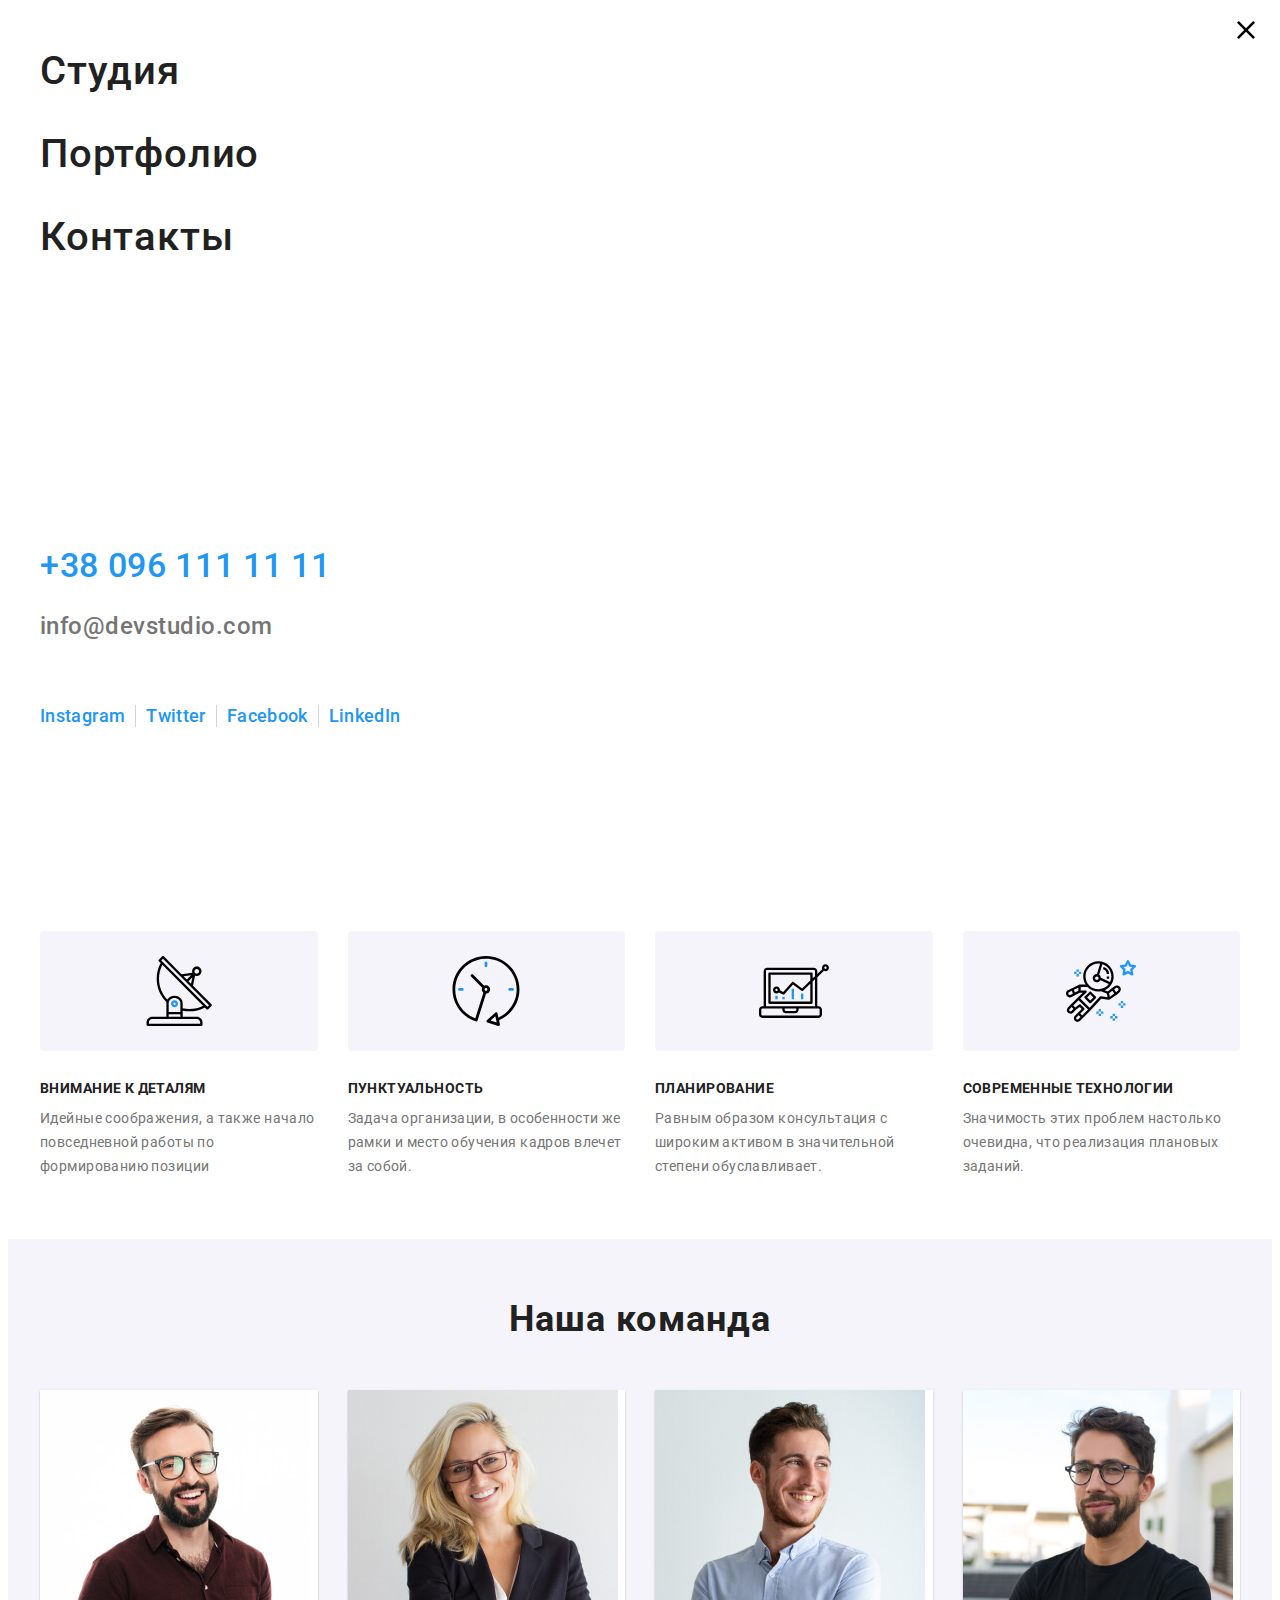
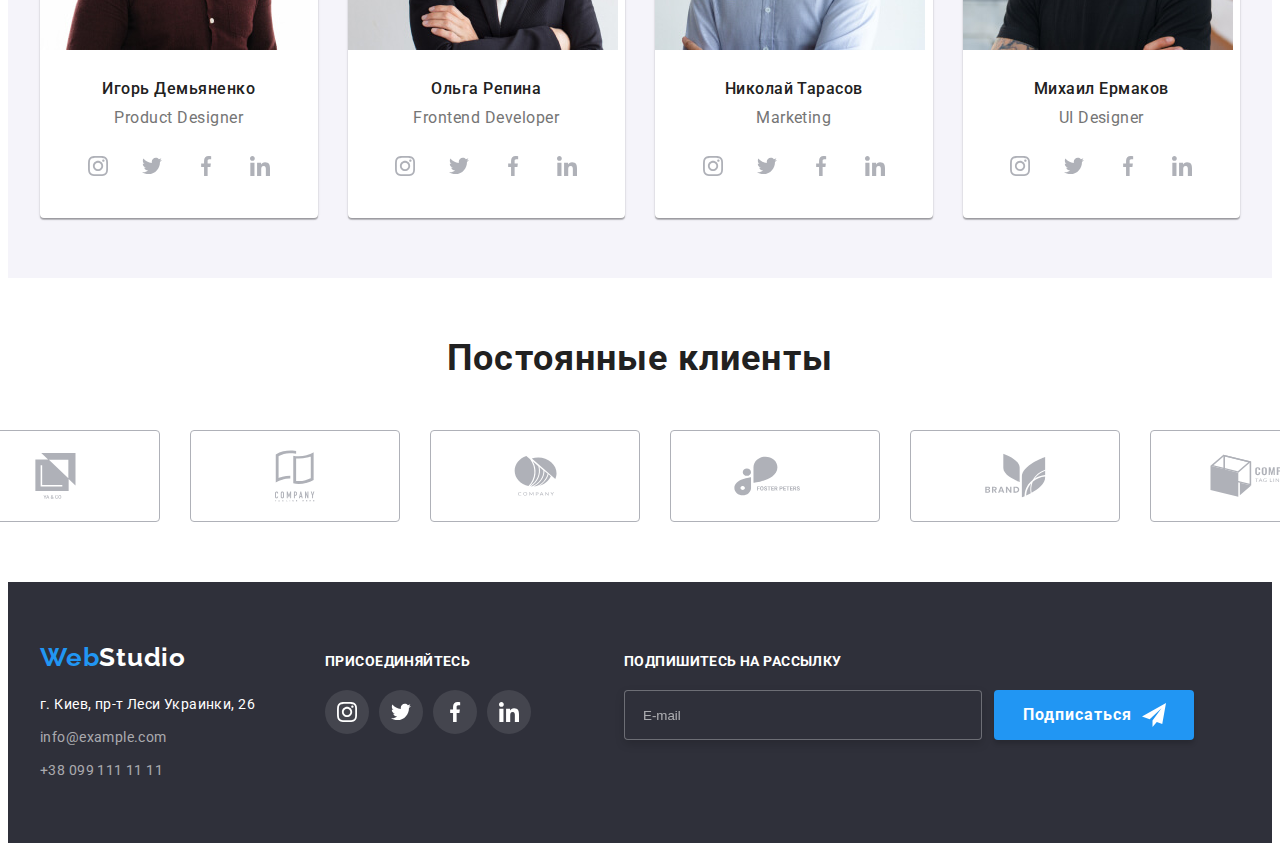
==== commit 610a6ad2: "header" ====
--- a/index.html
+++ b/index.html
@@ -21,7 +21,7 @@
   </head>
   <body>
     <!--Header-->
-    <!-- <header class="header">
+    <header class="header">
       <div class="container header-container">
         <a class="header__logo logo link" href="/"
           ><span class="logo__web">Web</span>Studio</a
@@ -39,6 +39,11 @@
             </li>
           </ul>
         </nav>
+        <button class="burger-btn">
+          <svg class="burger-btn__icon">
+            <use href="./images/symbol-defs.svg#icon-burger-btn"></use>
+          </svg>
+        </button>
         <ul class="header__contacts list">
           <li class="header__contacts-item">
             <a class="contacts__link link" href="/info@devstudio.com">
@@ -58,7 +63,53 @@
           </li>
         </ul>
       </div>
-    </header> -->
+      <div class="mobile-menu">
+        <div class="container mobile-menu__container">
+        <button class="close-btn mobile-menu__close-btn">
+          <svg class="close-btn__icon">
+            <use href="./images/symbol-defs.svg#icon-vector"></use>
+          </svg>
+        </button>
+        <ul class="nav-list list">
+          <li class="nav-list__item">
+            <a href="./studio.html" class="nav-list__link link">Студия</a>
+          </li>
+          <li class="nav-list__item">
+            <a href="./portfolio.html" class="nav-list__link link">Портфолио</a>
+          </li>
+          <li class="nav-list__item">
+            <a href="/Контакты" class="nav-list__link link">Контакты</a>
+          </li>
+        </ul>
+        <ul class="mobile-contacts list">
+          <li class="mobile-contacts__item">
+            <a href="/+380961111111" class="mobile-contacts__link-tel link">+38 096 111 11 11</a>
+          </li>
+          <li class="mobile-contacts__item">
+            <a href="/info@devstudio.com" class="mobile-contacts__link-mail link">info@devstudio.com</a>
+          </li>
+        </ul>
+        <ul class="mobile-social list">
+          <li class="mobile-social__item">
+            <a href="/Instagram" class="mobile-social__link link">Instagram
+            </a>
+          </li>
+          <li class="mobile-social__item">
+            <a href="/Twitter" class="mobile-social__link link">Twitter
+            </a>
+          </li>
+          <li class="mobile-social__item">
+            <a href="/Facebook" class="mobile-social__link link">Facebook
+            </a>
+          </li>
+          <li class="mobile-social__item">
+            <a href="/LinkedIn" class="mobile-social__link link">LinkedIn
+            </a>
+          </li>
+        </ul>
+        </div>
+      </div>
+    </header>
     <main>
       <!--Hero-->
       <section class="hero">
@@ -641,7 +692,7 @@
       </div>
     </footer>
 
-    <!-- <div class="backdrop is-hidden" data-modal>
+    <div class="backdrop is-hidden" data-modal>
       <div class="modal">
         <button class="close-btn" type="button" data-modal-close>
           <svg class="backdrop-icon">
@@ -702,8 +753,8 @@
           <button class="modal-form-btn" type="submit">Отправить</button>
         </form>
       </div>
-    </div> -->
+    </div>
 
-    <!-- <script src="./js/modal.js"></script> -->
+    <script src="./js/modal.js"></script>
   </body>
 </html>
--- a/css/main.min.css
+++ b/css/main.min.css
@@ -1,2 +1,2 @@
-:root{--text-color: #757575;--link-color: #2196f3;--title-color: #212121;--main-color: #ffffff;--logo-color: #000000}.visually-hidden{position:absolute !important;clip:rect(1px 1px 1px 1px);clip:rect(1px, 1px, 1px, 1px);padding:0 !important;border:0 !important;height:1px !important;width:1px !important;overflow:hidden}h1,h2,h3,h4,h5,h6,p{margin-top:0;margin-bottom:0}ul,ol{margin-top:0;margin-bottom:0;padding-left:0}img{display:block;max-width:100%;height:auto}body{font-family:"Roboto", sans-serif;color:var(--title-color)}.list{list-style:none}.link{text-decoration:none}.section{padding-top:60px;padding-bottom:60px}@media screen and (max-width: 1200px){.section{padding-top:94px;padding-bottom:94px}}.container{padding-left:15px;padding-right:15px}@media screen and (min-width: 480px){.container{width:480px;margin:0 auto}}@media screen and (min-width: 768px){.container{width:768px}}@media screen and (min-width: 1200px){.container{width:1200px}}.logo{font-family:"Raleway", sans-serif;font-weight:700;font-size:26px;line-height:1.19;letter-spacing:0.03em}.logo__web{color:var(--link-color)}.header__logo{color:var(--logo-color);margin-right:93px}.footer__logo{color:#ffffff;margin-top:60px}.team__social{display:flex;justify-content:center;margin-top:16px;margin-bottom:24px}@media screen and (min-width: 1200px){.team__social{margin:16px 32px 30px 32px}}.team__social-item{margin-right:10px}.team__social-item:last-child{margin-right:0}.team-icon{background-color:white;fill:#afb1b8}.team-icon:hover,.team-icon:focus{background-color:var(--link-color);fill:var(--main-color)}.social__link-icon{display:flex;align-items:center;justify-content:center;width:44px;height:44px;border-radius:50%;transition:background-color 250ms linear,transform 250ms cubic-bezier(0.4, 0, 0.2, 1)}.social__link-icon:hover,.social__link-icon:focus{background-color:var(--link-color)}.social__list{display:flex;justify-content:center}.social__item{margin-right:10px}.social__item:last-child{margin-right:0}.social__icon{width:20px;height:20px}.title{font-weight:700;font-size:36px;line-height:1.16;text-align:center;letter-spacing:0.03em;margin-bottom:50px}.backdrop{position:fixed;top:0;left:0;width:100vw;height:100vh;background-color:rgba(0,0,0,0.2);transition:opacity 250ms linear,scale 1.25}.modal{position:absolute;width:528px;height:581px;left:50%;top:50%;background:#ffffff;box-shadow:0px 1px 3px rgba(0,0,0,0.12),0px 1px 1px rgba(0,0,0,0.14),0px 2px 1px rgba(0,0,0,0.2);border-radius:4px;padding:40px;transform:translate(-50%, -50%)}.close-btn{position:absolute;top:8px;right:8px;width:30px;height:30px;background:#ffffff;border-radius:50%;border:1px solid rgba(0,0,0,0.1);cursor:pointer;padding:0}.backdrop-icon{width:11px;height:11px;fill:#000000;transition:transform 250ms cubic-bezier(0.4, 0, 0.2, 1)}.backdrop-icon:hover{fill:var(--link-color)}.is-hidden{opacity:0;visibility:hidden;pointer-events:none}.modal-form{display:flex;flex-direction:column}.modal-form-icon{position:absolute;top:50%;left:14px;width:13px;height:13px;display:block;transform:translateY(-50%)}.modal-form-input{width:100%;height:40px;border:1px solid rgba(33,33,33,0.2);border-radius:4px;padding-left:42px;transition:transform 250ms cubic-bezier(0.4, 0, 0.2, 1)}.modal-form-input:focus{outline:none;border-color:var(--link-color)}.modal-form-input:focus+.modal-form-icon{fill:var(--link-color)}.modal-form-title{font-weight:700;font-size:20px;line-height:1.15;text-align:center;letter-spacing:0.03em;color:var(--title-color);margin-bottom:12px}.modal-form-label{display:block;font-size:12px;line-height:1.16;letter-spacing:0.01em;color:var(--text-color);margin-bottom:10px}.modal-form-box{display:block;position:relative;margin-top:4px}.modal-form-btn{width:200px;height:50px;background:#188ce8;box-shadow:0px 4px 4px rgba(0,0,0,0.15);border-radius:4px;padding:10px 55px;margin-left:auto;margin-right:auto;font-weight:700;font-size:16px;line-height:1.87;display:flex;align-items:center;text-align:center;letter-spacing:0.06em;color:var(--main-color);border:none;cursor:pointer;font-family:inherit}.modal-form-link{text-decoration-skip-ink:none;color:var(--link-color)}.modal-form-checkbox-label{display:flex;align-items:center;justify-content:center;font-size:14px;line-height:1.71;letter-spacing:0.03em;color:var(--text-color);margin-top:20px;margin-bottom:30px;margin-right:9px}.modal-form-checkbox-label::before{display:block;content:"";width:16px;height:15px;border:2px solid #212121;border-radius:4px;cursor:pointer;margin-right:9px}.modal-form-checkbox:checked+.modal-form-checkbox-label::before{background:var(--link-color);border-radius:2px;border:none;background-image:url(../images/check.svg);background-repeat:no-repeat;background-position:center center}.modal-feedback{width:100%;height:120px;margin-top:4px;padding-top:12px;padding-left:16px;resize:none;border:1px solid rgba(33,33,33,0.2);border-radius:4px;font-style:inherit;transition:transform 250ms cubic-bezier(0.4, 0, 0.2, 1)}.modal-feedback:focus{outline:none;border-color:var(--link-color)}.modal-feedback::placeholder{color:rgba(117,117,117,0.5)}.header{padding:25px 0;border-bottom:1px solid #ececec}.header-container{display:flex;align-items:center}.header__contacts{margin-left:auto;display:flex;align-items:center}.contacts__icon{margin-right:10px}.menu__list{display:flex;align-items:center}.menu__item:not(:last-child){margin-right:50px}.menu__link{position:relative;font-weight:500;font-size:14px;line-height:1.14;letter-spacing:0.02em;color:var(--title-color);transition:color 250ms linear,transform 250ms cubic-bezier(0.4, 0, 0.2, 1)}.menu__link.current{color:var(--link-color)}.menu__link.current::after{content:" ";position:absolute;bottom:-33px;display:block;height:4px;width:100%;background:#2196f3;border-radius:2px}.menu__link:hover,.menu__link:focus{color:var(--link-color);fill:var(--link-color)}.contacts__link{display:flex;align-items:center;font-weight:500;font-size:14px;line-height:1.14;letter-spacing:0.02em;fill:var(--text-color);color:var(--text-color);margin-right:50px;transition:color 250ms linear,transform 250ms cubic-bezier(0.4, 0, 0.2, 1)}.contacts__link:hover,.contacts__link:focus{color:var(--link-color);fill:var(--link-color)}.hero{min-height:400px;margin:0 auto;padding:118px 0;background-image:linear-gradient(rgba(47,48,58,0.4), rgba(47,48,58,0.4)),url("./images/header-img/header-mob-1x.jpg 1x, ./images/header-img/header-mob-2x.jpg 2x,");background-position:center;background-size:cover;background-repeat:no-repeat}.hero__title{width:360px;margin:0 auto 30px;font-weight:900;font-size:26px;line-height:1.61;text-align:center;letter-spacing:0.06em;text-transform:uppercase;color:var(--main-color)}.hero__button{padding:10px 32px;margin-left:auto;margin-right:auto;font-weight:700;font-size:16px;line-height:1.87;display:flex;align-items:center;text-align:center;letter-spacing:0.06em;color:var(--main-color);background:var(--link-color);box-shadow:0px 4px 4px rgba(0,0,0,0.15);border-radius:4px;border:none;cursor:pointer;font-family:inherit}@media (min-device-pixel-ratio: 2) and (max-width: 767px), (min-resolution: 192dpi) and (max-width: 767px), (min-resolution: 2dppx) and (max-width: 767px){.hero{background-image:linear-gradient(rgba(47,48,58,0.4), rgba(47,48,58,0.4)),url("/images/header-img/header-mob-2x.jpg")}}@media screen and (min-width: 768px){.hero{background-image:linear-gradient(rgba(47,48,58,0.4), rgba(47,48,58,0.4)),url("/images/header-img/header-tablet-1x.jpg")}}@media (min-device-pixel-ratio: 2) and (min-width: 768px), (min-resolution: 192dpi) and (min-width: 768px), (min-resolution: 2dppx) and (min-width: 768px){.hero{background-image:linear-gradient(rgba(47,48,58,0.4), rgba(47,48,58,0.4)),url("/images/header-img/header-tablet-2x.jpg")}}@media screen and (min-width: 1200px){.hero{padding:200px 0;background-image:linear-gradient(rgba(47,48,58,0.4), rgba(47,48,58,0.4)),url("/images/header-img/header-desktop-1x.jpg")}.hero__title{width:696px;font-size:44px;line-height:1.36}}@media (min-device-pixel-ratio: 2) and (min-width: 1200px), (min-resolution: 192dpi) and (min-width: 1200px), (min-resolution: 2dppx) and (min-width: 1200px){.hero{background-color:#c4c4c4;background-image:linear-gradient(rgba(47,48,58,0.4), rgba(47,48,58,0.4)),url("/images/header-img/header-desktop-2x.jpg")}}.features__box{display:flex;align-items:center;justify-content:center;margin-right:auto;margin-left:auto;margin-bottom:30px;height:120px;background:#f5f4fa;border-radius:4px}.features__icon{width:70px;height:70px}.features__title{font-weight:700;font-size:14px;line-height:1.14;letter-spacing:0.03em;text-align:center;margin-bottom:10px;margin-top:30px;text-transform:uppercase}@media screen and (min-width: 768px){.features__title{text-align:left}}.features__desc{font-size:14px;line-height:1.71;letter-spacing:0.03em;color:var(--text-color)}.features__item{width:100%;margin-top:30px}@media screen and (min-width: 768px){.features__item{flex-basis:calc((100% - 60px) / 2);margin-left:30px}}@media screen and (min-width: 1200px){.features__item{flex-basis:calc((100% - 120px) / 4)}}.features__list{margin-top:-30px}@media screen and (min-width: 768px){.features__list{display:flex;flex-wrap:wrap;margin-left:-30px}}.about{display:none}@media screen and (min-width: 1200px){.about{padding-top:0}.about__list{display:flex;flex-wrap:wrap;margin-top:-30px;margin-left:-30px}.about__item{width:370px;flex-wrap:calc((100% - 90px) / 3);margin-top:30px;margin-left:30px}.about__thumb{position:relative}.about__label{position:absolute;top:224px;margin:0;padding:27px 80px;width:100%;background:rgba(47,48,58,0.8);font-weight:bold;font-size:14px;line-height:1.42;text-align:center;letter-spacing:0.03em;text-transform:uppercase;color:var(--main-color)}}.team{background:#f5f4fa}.team__list{display:flex;flex-wrap:wrap;margin-top:-30px}@media screen and (min-width: 768px){.team__list{display:flex;flex-wrap:wrap;margin-left:-30px}}.team__item{width:100%;margin-top:30px;background:#ffffff;box-shadow:0px 1px 3px rgba(0,0,0,0.12),0px 1px 1px rgba(0,0,0,0.14),0px 2px 1px rgba(0,0,0,0.2);border-radius:0px 0px 4px 4px}@media screen and (min-width: 768px){.team__item{flex-basis:calc((100% - 60px) / 2);margin-left:30px}}@media screen and (min-width: 1200px){.team__item{flex-basis:calc((100% - 120px) / 4)}}.team__name{font-weight:500;font-size:16px;line-height:1.18;text-align:center;letter-spacing:0.03em;margin-bottom:10px}.team__position{font-size:16px;line-height:1.18;text-align:center;letter-spacing:0.03em;color:var(--text-color)}.team__text{padding-top:30px}@media screen and (max-width: 1200px){.mob-tabl-title{font-weight:700;font-size:28px;line-height:1.17;text-align:center;letter-spacing:0.03em}}.customer__list{display:flex;flex-wrap:wrap;margin-top:-15px;margin-right:-30px}@media screen and (min-width: 1200px){.customer__list{display:flex;flex-wrap:nowrap;justify-content:center}}.customer__item{width:100%;margin-right:30px;margin-top:15px;flex-basis:calc((100% - 60px) / 2)}@media screen and (min-width: 768px){.customer__item{flex-basis:calc((100% - 90px) / 3)}}@media screen and (min-width: 1200px){.customer__item{margin-right:30px}.customer__item:last-child{margin-right:0}}.customer__link{display:flex;align-items:center;justify-content:center;width:210px;height:92px;border:1px solid #afb1b8;box-sizing:border-box;border-radius:4px;fill:#afb1b8;transition:border-color 250ms linear,transform 250ms cubic-bezier(0.4, 0, 0.2, 1)}.customer__link:hover,.customer__link:focus{fill:var(--link-color);border-color:var(--link-color)}.footer-container{padding:60px 0;background:#2f303a}.footer-box{text-align:center}@media screen and (min-width: 1200px){.footer-box{display:flex;align-items:baseline;text-align:inherit}}.footer-icon{background:rgba(255,255,255,0.1);fill:var(--main-color)}.address__link{color:rgba(255,255,255,0.6);transition:color 250ms linear,transform 250ms cubic-bezier(0.4, 0, 0.2, 1)}.address__link:hover,.address__link:focus{color:var(--link-color);fill:var(--link-color)}.address{font-size:14px;font-style:normal;margin-top:20px;line-height:1.71;letter-spacing:0.03em;color:var(--main-color)}.address__item{margin-bottom:9px;color:var(--main-color)}.address__item:last-child{margin-bottom:0}.social{margin-top:60px;margin-bottom:60px}.social__title{font-family:Roboto;font-weight:700;font-size:14px;line-height:1.14;letter-spacing:0.03em;text-transform:uppercase;margin-bottom:20px;color:var(--main-color)}@media screen and (min-width: 768px){.social{margin-top:0px;margin-bottom:45px}}@media screen and (min-width: 1200px){.social{margin-left:70px}}.footer__form{margin-top:60px}@media screen and (min-width: 1200px){.footer__form{margin-left:93px;margin-top:0}.footer__form-mail{display:flex;align-items:baseline}}.footer-button{width:200px;height:50px;background:var(--link-color);box-shadow:0px 4px 4px rgba(0,0,0,0.15);border-radius:4px;padding-left:29px;margin-left:auto;margin-right:auto;margin-top:20px;font-weight:700;font-size:16px;line-height:1.87;display:flex;align-items:center;text-align:center;letter-spacing:0.06em;color:var(--main-color);border:none;cursor:pointer;font-family:inherit}@media screen and (min-width: 1200px){.footer-button{margin-top:0}}.footer__input{width:358px;height:50px;margin-right:12px;color:var(--main-color);border:1px solid rgba(255,255,255,0.3);box-sizing:border-box;filter:drop-shadow(0px 4px 4px rgba(0,0,0,0.15));border-radius:4px;background:#2f303a}.footer__input::placeholder{padding:15px 16px;color:rgba(255,255,255,0.6)}.form__icon{width:24px;height:24px;margin-left:10px}@media screen and (min-width: 768px){.footer-box-tablet{display:flex;align-items:baseline;justify-content:space-around}}.filter-button{font-weight:500;font-size:16px;line-height:1.62;text-align:center;letter-spacing:0.03em;cursor:pointer;font-family:inherit;text-align:center;border-radius:4px;border:none;background:#f5f4fa;padding:6px 22px;transition:background-color 250ms linear,transform 250ms cubic-bezier(0.4, 0, 0.2, 1);transition:box-shadow 250ms linear,transform 250ms cubic-bezier(0.4, 0, 0.2, 1)}.filter-button:hover,.filter-button:focus{color:var(--main-color);background:var(--link-color);box-shadow:0px 3px 1px rgba(0,0,0,0.1),0px 1px 2px rgba(0,0,0,0.08),0px 2px 2px rgba(0,0,0,0.12)}.filter__list{margin:0 auto 50px;display:flex;align-items:center;justify-content:center}.filter__item:not(:last-child){margin-right:8px}.portfolio__title{font-weight:700;font-size:18px;line-height:2;letter-spacing:0.06em;color:var(--title-color)}.portfolio__txt{font-size:16px;line-height:1.87;letter-spacing:0.03em;color:var(--text-color)}.portfolio__text{display:block;border-bottom:1px solid #eeeeee;border-left:1px solid #eeeeee;border-right:1px solid #eeeeee;padding:20px 24px}.portfolio__card{width:370px;flex-wrap:calc((100% - 90px) / 3);margin-top:30px;margin-left:30px;transition:box-shadow 250ms cubic-bezier(0.4, 0, 0.2, 1)}.portfolio__card:hover,.portfolio__card:focus{box-shadow:0px 1px 1px rgba(0,0,0,0.12),0px 4px 4px rgba(0,0,0,0.06),1px 4px 6px rgba(0,0,0,0.16)}.portfolio__list{display:flex;flex-wrap:wrap;margin-top:-30px;margin-left:-30px}.portfolio__link{display:block}.portfolio__link:hover .overlay,.portfolio__link:focus .overlay{transform:translateY(0)}.portfolio__overlay{position:relative;overflow:hidden}.overlay{position:absolute;top:0;left:0;width:100%;height:100%;overflow:auto;font-weight:400;font-size:18px;line-height:1.55;padding:63px 24px;letter-spacing:0.03em;color:var(--main-color);background:var(--link-color);transform:translateY(100%);transition:transform 250ms cubic-bezier(0.4, 0, 0.2, 1)}
+:root{--text-color: #757575;--link-color: #2196f3;--title-color: #212121;--main-color: #ffffff;--logo-color: #000000}.visually-hidden{position:absolute !important;clip:rect(1px 1px 1px 1px);clip:rect(1px, 1px, 1px, 1px);padding:0 !important;border:0 !important;height:1px !important;width:1px !important;overflow:hidden}h1,h2,h3,h4,h5,h6,p{margin-top:0;margin-bottom:0}ul,ol{margin-top:0;margin-bottom:0;padding-left:0}img{display:block;max-width:100%;height:auto}body{font-family:"Roboto", sans-serif;color:var(--title-color)}.list{list-style:none}.link{text-decoration:none}.section{padding-top:60px;padding-bottom:60px}@media screen and (max-width: 1200px){.section{padding-top:94px;padding-bottom:94px}}.container{padding-left:15px;padding-right:15px}@media screen and (min-width: 480px){.container{width:480px;margin:0 auto}}@media screen and (min-width: 768px){.container{width:768px}}@media screen and (min-width: 1200px){.container{width:1200px}}.logo{font-family:"Raleway", sans-serif;font-weight:700;font-size:24px;line-height:1.16;letter-spacing:0.03em}@media screen and (min-width: 1200px){.logo{font-size:26px;line-height:1.19}}.logo__web{color:var(--link-color)}.header__logo{color:var(--logo-color);margin-right:93px}.footer__logo{color:#ffffff;margin-top:60px}.team__social{display:flex;justify-content:center;margin-top:16px;margin-bottom:24px}@media screen and (min-width: 1200px){.team__social{margin:16px 32px 30px 32px}}.team__social-item{margin-right:10px}.team__social-item:last-child{margin-right:0}.team-icon{background-color:white;fill:#afb1b8}.team-icon:hover,.team-icon:focus{background-color:var(--link-color);fill:var(--main-color)}.social__link-icon{display:flex;align-items:center;justify-content:center;width:44px;height:44px;border-radius:50%;transition:background-color 250ms linear,transform 250ms cubic-bezier(0.4, 0, 0.2, 1)}.social__link-icon:hover,.social__link-icon:focus{background-color:var(--link-color)}.social__list{display:flex;justify-content:center}.social__item{margin-right:10px}.social__item:last-child{margin-right:0}.social__icon{width:20px;height:20px}.title{font-weight:700;font-size:36px;line-height:1.16;text-align:center;letter-spacing:0.03em;margin-bottom:50px}.backdrop{position:fixed;top:0;left:0;width:100vw;height:100vh;background-color:rgba(0,0,0,0.2);transition:opacity 250ms linear,scale 1.25}.modal{position:absolute;width:450px;height:609px;left:50%;top:50%;background:#ffffff;box-shadow:0px 1px 3px rgba(0,0,0,0.12),0px 1px 1px rgba(0,0,0,0.14),0px 2px 1px rgba(0,0,0,0.2);border-radius:4px;padding:40px;transform:translate(-50%, -50%)}@media screen and (min-width: 1200px){.modal{width:528px;height:581px}}.close-btn{position:absolute;top:8px;right:8px;width:30px;height:30px;background:#ffffff;border-radius:50%;border:1px solid rgba(0,0,0,0.1);cursor:pointer;padding:0}.backdrop-icon{width:11px;height:11px;fill:#000000;transition:transform 250ms cubic-bezier(0.4, 0, 0.2, 1)}.backdrop-icon:hover{fill:var(--link-color)}.is-hidden{opacity:0;visibility:hidden;pointer-events:none}.modal-form{display:flex;flex-direction:column}.modal-form-icon{position:absolute;top:50%;left:14px;width:13px;height:13px;display:block;transform:translateY(-50%)}.modal-form-input{width:100%;height:40px;border:1px solid rgba(33,33,33,0.2);border-radius:4px;padding-left:42px;transition:transform 250ms cubic-bezier(0.4, 0, 0.2, 1)}.modal-form-input:focus{outline:none;border-color:var(--link-color)}.modal-form-input:focus+.modal-form-icon{fill:var(--link-color)}.modal-form-title{font-weight:700;font-size:20px;line-height:1.5;text-align:center;letter-spacing:0.03em;color:var(--title-color);margin-bottom:12px}@media screen and (min-width: 1200px){.modal-form-title{line-height:1.15}}.modal-form-label{display:block;font-size:12px;line-height:1.16;letter-spacing:0.01em;color:var(--text-color);margin-bottom:10px}.modal-form-box{display:block;position:relative;margin-top:4px}.modal-form-btn{width:200px;height:50px;background:#188ce8;box-shadow:0px 4px 4px rgba(0,0,0,0.15);border-radius:4px;padding:10px 55px;margin-left:auto;margin-right:auto;font-weight:700;font-size:16px;line-height:1.87;display:flex;align-items:center;text-align:center;letter-spacing:0.06em;color:var(--main-color);border:none;cursor:pointer;font-family:inherit}.modal-form-link{text-decoration-skip-ink:none;color:var(--link-color)}.modal-form-checkbox-label{display:flex;align-items:center;justify-content:center;font-size:12px;line-height:1.16;letter-spacing:0.03em;color:var(--text-color);margin-top:20px;margin-bottom:30px}@media screen and (min-width: 1200px){.modal-form-checkbox-label{font-size:14px;line-height:1.71;margin-right:9px}}.modal-form-checkbox-label::before{display:block;content:"";width:16px;height:15px;border:2px solid #212121;border-radius:4px;cursor:pointer;margin-right:9px}.modal-form-checkbox:checked+.modal-form-checkbox-label::before{background:var(--link-color);border-radius:2px;border:none;background-image:url(../images/check.svg);background-repeat:no-repeat;background-position:center center}.modal-feedback{width:100%;height:120px;margin-top:4px;padding-top:12px;padding-left:16px;resize:none;border:1px solid rgba(33,33,33,0.2);border-radius:4px;font-style:inherit;transition:transform 250ms cubic-bezier(0.4, 0, 0.2, 1)}.modal-feedback:focus{outline:none;border-color:var(--link-color)}.modal-feedback::placeholder{color:rgba(117,117,117,0.5)}.menu__list{display:none}.header__contacts{display:none}.burger-btn{background-color:transparent;border:none;padding:0;line-height:0}.burger-btn__icon{width:24px;height:16px}.header-container{display:flex;justify-content:space-between;align-items:center}.header{padding-top:16px;padding-bottom:16px}.mobile-menu{position:fixed;left:0;top:0;width:100vw;height:100vh;z-index:100;background-color:#ffffff}.mobile-menu__container{position:relative;min-height:450px;padding:48px 40px}.close-btn{width:18px;height:18px;background-color:transparent;border:none;padding:0;line-height:0}.close-btn__icon{width:18px;height:18px}.mobile-menu__close-btn{position:absolute;top:21px;right:25px}.nav-list{margin-bottom:302px}.nav-list__link{font-weight:500;font-size:40px;line-height:1.17;text-align:center;letter-spacing:0.02em;color:#212121}.mobile-contacts__item:not(:last-child){margin-bottom:32px}.mobile-contacts{margin-bottom:64px}.mobile-contacts__link-tel{font-weight:500;font-size:34px;line-height:1.17px;letter-spacing:0.02em;color:#2196f3}.mobile-contacts__link-mail{font-weight:500;font-size:24px;line-height:1.16;letter-spacing:0.02em;color:#757575}.mobile-social{display:flex}.mobile-social__link{font-weight:500;font-size:18px;line-height:1.22;letter-spacing:0.02em;color:#2196f3}.nav-list__item:not(:last-child){margin-bottom:36px}.mobile-social__item:not(:last-child){border-right:1px solid rgba(33,33,33,0.2);padding-right:10px;margin-left:10px}.mobile-social__item:first-child{margin-left:0}.mobile-social__item:last-child{border-right:none;padding-right:0;margin-left:10px}.hero{min-height:400px;margin:0 auto;padding:118px 0;background-image:linear-gradient(rgba(47,48,58,0.4), rgba(47,48,58,0.4)),url("./images/header-img/header-mob-1x.jpg 1x, ./images/header-img/header-mob-2x.jpg 2x,");background-position:center;background-size:cover;background-repeat:no-repeat}.hero__title{width:360px;margin:0 auto 30px;font-weight:900;font-size:26px;line-height:1.61;text-align:center;letter-spacing:0.06em;text-transform:uppercase;color:var(--main-color)}.hero__button{padding:10px 32px;margin-left:auto;margin-right:auto;font-weight:700;font-size:16px;line-height:1.87;display:flex;align-items:center;text-align:center;letter-spacing:0.06em;color:var(--main-color);background:var(--link-color);box-shadow:0px 4px 4px rgba(0,0,0,0.15);border-radius:4px;border:none;cursor:pointer;font-family:inherit}@media (min-device-pixel-ratio: 2) and (max-width: 767px), (min-resolution: 192dpi) and (max-width: 767px), (min-resolution: 2dppx) and (max-width: 767px){.hero{background-image:linear-gradient(rgba(47,48,58,0.4), rgba(47,48,58,0.4)),url("/images/header-img/header-mob-2x.jpg")}}@media screen and (min-width: 768px){.hero{background-image:linear-gradient(rgba(47,48,58,0.4), rgba(47,48,58,0.4)),url("/images/header-img/header-tablet-1x.jpg")}}@media (min-device-pixel-ratio: 2) and (min-width: 768px), (min-resolution: 192dpi) and (min-width: 768px), (min-resolution: 2dppx) and (min-width: 768px){.hero{background-image:linear-gradient(rgba(47,48,58,0.4), rgba(47,48,58,0.4)),url("/images/header-img/header-tablet-2x.jpg")}}@media screen and (min-width: 1200px){.hero{padding:200px 0;background-image:linear-gradient(rgba(47,48,58,0.4), rgba(47,48,58,0.4)),url("/images/header-img/header-desktop-1x.jpg")}.hero__title{width:696px;font-size:44px;line-height:1.36}}@media (min-device-pixel-ratio: 2) and (min-width: 1200px), (min-resolution: 192dpi) and (min-width: 1200px), (min-resolution: 2dppx) and (min-width: 1200px){.hero{background-color:#c4c4c4;background-image:linear-gradient(rgba(47,48,58,0.4), rgba(47,48,58,0.4)),url("/images/header-img/header-desktop-2x.jpg")}}.features__box{display:flex;align-items:center;justify-content:center;margin-right:auto;margin-left:auto;margin-bottom:30px;height:120px;background:#f5f4fa;border-radius:4px}.features__icon{width:70px;height:70px}.features__title{font-weight:700;font-size:14px;line-height:1.14;letter-spacing:0.03em;text-align:center;margin-bottom:10px;margin-top:30px;text-transform:uppercase}@media screen and (min-width: 768px){.features__title{text-align:left}}.features__desc{font-size:14px;line-height:1.71;letter-spacing:0.03em;color:var(--text-color)}.features__item{width:100%;margin-top:30px}@media screen and (min-width: 768px){.features__item{flex-basis:calc((100% - 60px) / 2);margin-left:30px}}@media screen and (min-width: 1200px){.features__item{flex-basis:calc((100% - 120px) / 4)}}.features__list{margin-top:-30px}@media screen and (min-width: 768px){.features__list{display:flex;flex-wrap:wrap;margin-left:-30px}}.about{display:none}@media screen and (min-width: 1200px){.about{padding-top:0}.about__list{display:flex;flex-wrap:wrap;margin-top:-30px;margin-left:-30px}.about__item{width:370px;flex-wrap:calc((100% - 90px) / 3);margin-top:30px;margin-left:30px}.about__thumb{position:relative}.about__label{position:absolute;top:224px;margin:0;padding:27px 80px;width:100%;background:rgba(47,48,58,0.8);font-weight:bold;font-size:14px;line-height:1.42;text-align:center;letter-spacing:0.03em;text-transform:uppercase;color:var(--main-color)}}.team{background:#f5f4fa}.team__list{display:flex;flex-wrap:wrap;margin-top:-30px}@media screen and (min-width: 768px){.team__list{display:flex;flex-wrap:wrap;margin-left:-30px}}.team__item{width:100%;margin-top:30px;background:#ffffff;box-shadow:0px 1px 3px rgba(0,0,0,0.12),0px 1px 1px rgba(0,0,0,0.14),0px 2px 1px rgba(0,0,0,0.2);border-radius:0px 0px 4px 4px}@media screen and (min-width: 768px){.team__item{flex-basis:calc((100% - 60px) / 2);margin-left:30px}}@media screen and (min-width: 1200px){.team__item{flex-basis:calc((100% - 120px) / 4)}}.team__name{font-weight:500;font-size:16px;line-height:1.18;text-align:center;letter-spacing:0.03em;margin-bottom:10px}.team__position{font-size:16px;line-height:1.18;text-align:center;letter-spacing:0.03em;color:var(--text-color)}.team__text{padding-top:30px}@media screen and (max-width: 1200px){.mob-tabl-title{font-weight:700;font-size:28px;line-height:1.17;text-align:center;letter-spacing:0.03em}}.customer__list{display:flex;flex-wrap:wrap;margin-top:-15px;margin-right:-30px}@media screen and (min-width: 1200px){.customer__list{display:flex;flex-wrap:nowrap;justify-content:center}}.customer__item{width:100%;margin-right:30px;margin-top:15px;flex-basis:calc((100% - 60px) / 2)}@media screen and (min-width: 768px){.customer__item{flex-basis:calc((100% - 90px) / 3)}}@media screen and (min-width: 1200px){.customer__item{margin-right:30px}.customer__item:last-child{margin-right:0}}.customer__link{display:flex;align-items:center;justify-content:center;width:210px;height:92px;border:1px solid #afb1b8;box-sizing:border-box;border-radius:4px;fill:#afb1b8;transition:border-color 250ms linear,transform 250ms cubic-bezier(0.4, 0, 0.2, 1)}.customer__link:hover,.customer__link:focus{fill:var(--link-color);border-color:var(--link-color)}.footer-container{padding:60px 0;background:#2f303a}.footer-box{text-align:center}@media screen and (min-width: 1200px){.footer-box{display:flex;align-items:baseline;text-align:inherit}}.footer-icon{background:rgba(255,255,255,0.1);fill:var(--main-color)}.address__link{color:rgba(255,255,255,0.6);transition:color 250ms linear,transform 250ms cubic-bezier(0.4, 0, 0.2, 1)}.address__link:hover,.address__link:focus{color:var(--link-color);fill:var(--link-color)}.address{font-size:14px;font-style:normal;margin-top:20px;line-height:1.71;letter-spacing:0.03em;color:var(--main-color)}.address__item{margin-bottom:9px;color:var(--main-color)}.address__item:last-child{margin-bottom:0}.social{margin-top:60px;margin-bottom:60px}.social__title{font-family:Roboto;font-weight:700;font-size:14px;line-height:1.14;letter-spacing:0.03em;text-transform:uppercase;margin-bottom:20px;color:var(--main-color)}@media screen and (min-width: 768px){.social{margin-top:0px;margin-bottom:45px}}@media screen and (min-width: 1200px){.social{margin-left:70px}}.footer__form{margin-top:60px}@media screen and (min-width: 1200px){.footer__form{margin-left:93px;margin-top:0}.footer__form-mail{display:flex;align-items:baseline}}.footer-button{width:200px;height:50px;background:var(--link-color);box-shadow:0px 4px 4px rgba(0,0,0,0.15);border-radius:4px;padding-left:29px;margin-left:auto;margin-right:auto;margin-top:20px;font-weight:700;font-size:16px;line-height:1.87;display:flex;align-items:center;text-align:center;letter-spacing:0.06em;color:var(--main-color);border:none;cursor:pointer;font-family:inherit}@media screen and (min-width: 1200px){.footer-button{margin-top:0}}.footer__input{width:358px;height:50px;margin-right:12px;color:var(--main-color);border:1px solid rgba(255,255,255,0.3);box-sizing:border-box;filter:drop-shadow(0px 4px 4px rgba(0,0,0,0.15));border-radius:4px;background:#2f303a}.footer__input::placeholder{padding:15px 16px;color:rgba(255,255,255,0.6)}.form__icon{width:24px;height:24px;margin-left:10px}@media screen and (min-width: 768px){.footer-box-tablet{display:flex;align-items:baseline;justify-content:space-around}}.filter__list{margin:0 auto 40px;display:flex;flex-wrap:wrap}@media screen and (min-width: 768px){.filter__list{margin:0 auto 30px;display:flex;align-items:center;justify-content:center}}@media screen and (min-width: 1200px){.filter__list{margin:0 auto 50px}}.filter-button{font-weight:500;font-size:16px;line-height:1.62;text-align:center;letter-spacing:0.03em;cursor:pointer;font-family:inherit;text-align:center;border-radius:4px;border:none;background:#f5f4fa;padding:6px 22px;transition:background-color 250ms linear,transform 250ms cubic-bezier(0.4, 0, 0.2, 1);transition:box-shadow 250ms linear,transform 250ms cubic-bezier(0.4, 0, 0.2, 1)}.filter-button:hover,.filter-button:focus{color:var(--main-color);background:var(--link-color);box-shadow:0px 3px 1px rgba(0,0,0,0.1),0px 1px 2px rgba(0,0,0,0.08),0px 2px 2px rgba(0,0,0,0.12)}.filter__item:not(:last-child){margin-bottom:15px;margin-right:8px}@media screen and (min-width: 768px){.filter__item:not(:last-child){margin-bottom:0}}.portfolio__title{font-weight:700;font-size:18px;line-height:2;letter-spacing:0.06em;color:var(--title-color)}.portfolio__txt{font-size:16px;line-height:1.87;letter-spacing:0.03em;color:var(--text-color)}.portfolio__text{display:block;border-bottom:1px solid #eeeeee;border-left:1px solid #eeeeee;border-right:1px solid #eeeeee;padding:20px 24px}.portfolio__card{width:100%;margin-top:30px;transition:box-shadow 250ms cubic-bezier(0.4, 0, 0.2, 1)}.portfolio__card:hover,.portfolio__card:focus{box-shadow:0px 1px 1px rgba(0,0,0,0.12),0px 4px 4px rgba(0,0,0,0.06),1px 4px 6px rgba(0,0,0,0.16)}@media screen and (min-width: 768px){.portfolio__card{flex-basis:calc((100% - 60px) / 2);margin-left:30px}}@media screen and (min-width: 1200px){.portfolio__card{flex-basis:calc((100% - 90px) / 3)}}.portfolio__list{display:flex;flex-wrap:wrap;margin-top:-30px}@media screen and (min-width: 768px){.portfolio__list{margin-left:-30px}}.portfolio__link{display:block}.portfolio__link:hover .overlay,.portfolio__link:focus .overlay{transform:translateY(0)}.portfolio__overlay{position:relative;overflow:hidden}.overlay{position:absolute;top:0;left:0;width:100%;height:100%;overflow:auto;font-weight:400;font-size:18px;line-height:1.55;padding:63px 24px;letter-spacing:0.03em;color:var(--main-color);background:var(--link-color);transform:translateY(100%);transition:transform 250ms cubic-bezier(0.4, 0, 0.2, 1)}
 /*# sourceMappingURL=main.min.css.map */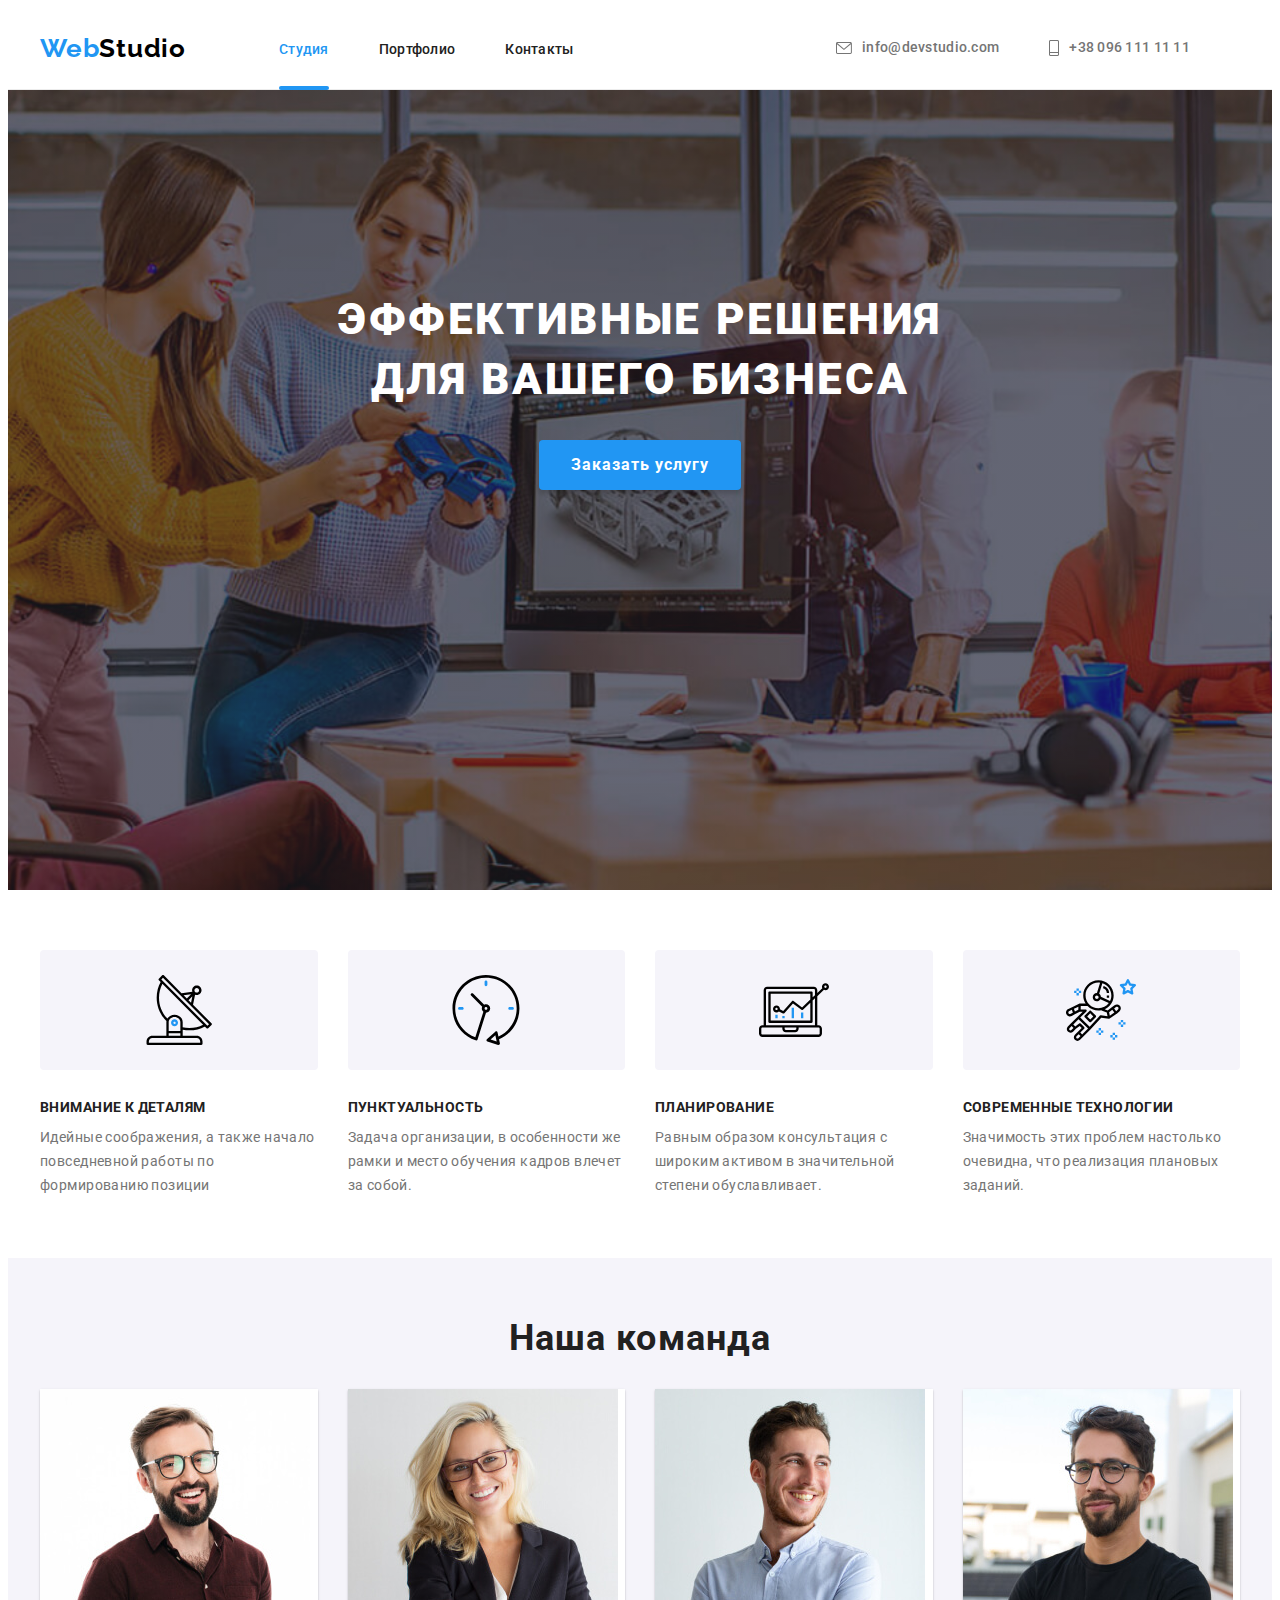
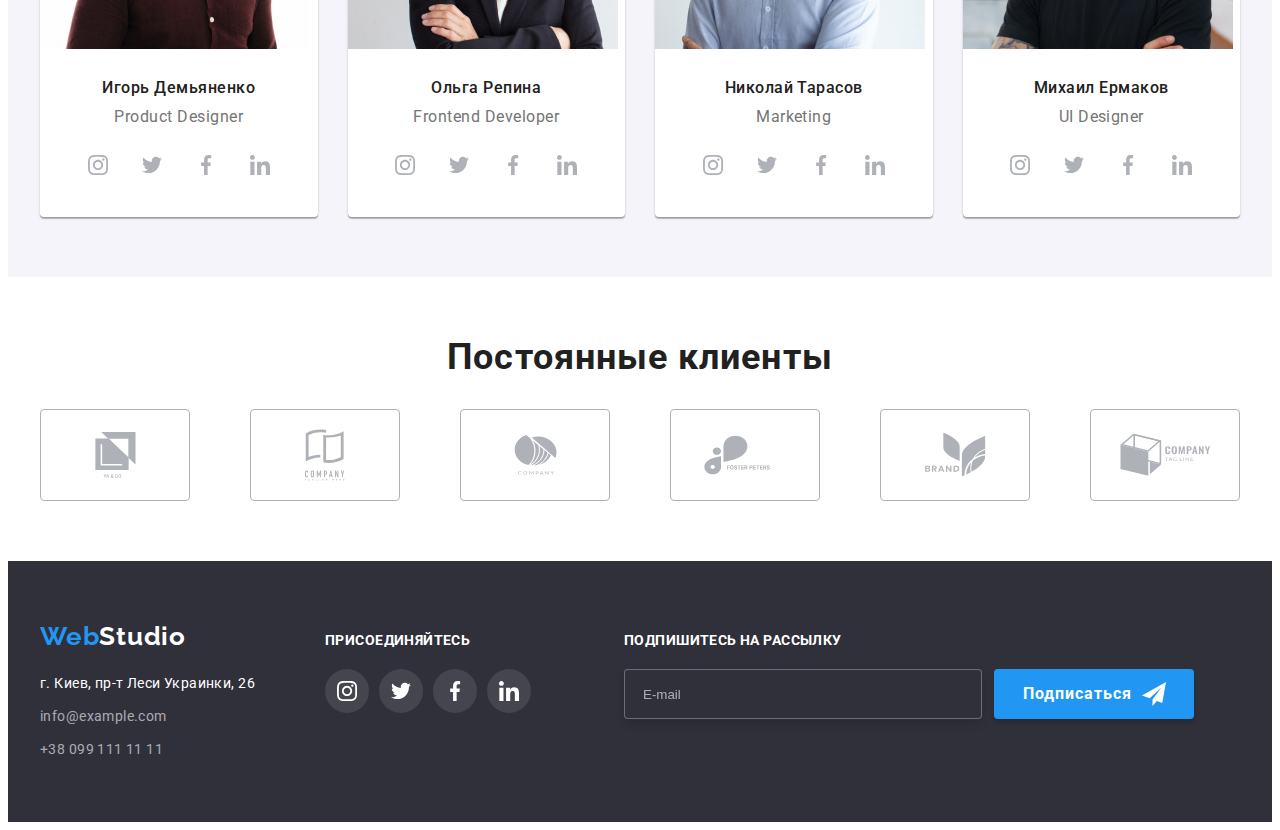
==== commit 88dead44: "header" ====
--- a/index.html
+++ b/index.html
@@ -39,7 +39,7 @@
             </li>
           </ul>
         </nav>
-        <button class="burger-btn">
+        <button class="burger-btn" data-menu-open>
           <svg class="burger-btn__icon">
             <use href="./images/symbol-defs.svg#icon-burger-btn"></use>
           </svg>
@@ -63,9 +63,9 @@
           </li>
         </ul>
       </div>
-      <div class="mobile-menu">
+      <div class="mobile-menu" data-menu is-open>
         <div class="container mobile-menu__container">
-        <button class="close-btn mobile-menu__close-btn">
+        <button class="close-btn mobile-menu__close-btn" data-menu-close>
           <svg class="close-btn__icon">
             <use href="./images/symbol-defs.svg#icon-vector"></use>
           </svg>
@@ -81,6 +81,7 @@
             <a href="/Контакты" class="nav-list__link link">Контакты</a>
           </li>
         </ul>
+        <div class="mobile-box">
         <ul class="mobile-contacts list">
           <li class="mobile-contacts__item">
             <a href="/+380961111111" class="mobile-contacts__link-tel link">+38 096 111 11 11</a>
@@ -107,6 +108,7 @@
             </a>
           </li>
         </ul>
+        </div>
         </div>
       </div>
     </header>
@@ -756,5 +758,6 @@
     </div>
 
     <script src="./js/modal.js"></script>
+    <script src="./js/menu.js"></script>
   </body>
 </html>
--- a/css/main.min.css
+++ b/css/main.min.css
@@ -1,2 +1,2 @@
-:root{--text-color: #757575;--link-color: #2196f3;--title-color: #212121;--main-color: #ffffff;--logo-color: #000000}.visually-hidden{position:absolute !important;clip:rect(1px 1px 1px 1px);clip:rect(1px, 1px, 1px, 1px);padding:0 !important;border:0 !important;height:1px !important;width:1px !important;overflow:hidden}h1,h2,h3,h4,h5,h6,p{margin-top:0;margin-bottom:0}ul,ol{margin-top:0;margin-bottom:0;padding-left:0}img{display:block;max-width:100%;height:auto}body{font-family:"Roboto", sans-serif;color:var(--title-color)}.list{list-style:none}.link{text-decoration:none}.section{padding-top:60px;padding-bottom:60px}@media screen and (max-width: 1200px){.section{padding-top:94px;padding-bottom:94px}}.container{padding-left:15px;padding-right:15px}@media screen and (min-width: 480px){.container{width:480px;margin:0 auto}}@media screen and (min-width: 768px){.container{width:768px}}@media screen and (min-width: 1200px){.container{width:1200px}}.logo{font-family:"Raleway", sans-serif;font-weight:700;font-size:24px;line-height:1.16;letter-spacing:0.03em}@media screen and (min-width: 1200px){.logo{font-size:26px;line-height:1.19}}.logo__web{color:var(--link-color)}.header__logo{color:var(--logo-color);margin-right:93px}.footer__logo{color:#ffffff;margin-top:60px}.team__social{display:flex;justify-content:center;margin-top:16px;margin-bottom:24px}@media screen and (min-width: 1200px){.team__social{margin:16px 32px 30px 32px}}.team__social-item{margin-right:10px}.team__social-item:last-child{margin-right:0}.team-icon{background-color:white;fill:#afb1b8}.team-icon:hover,.team-icon:focus{background-color:var(--link-color);fill:var(--main-color)}.social__link-icon{display:flex;align-items:center;justify-content:center;width:44px;height:44px;border-radius:50%;transition:background-color 250ms linear,transform 250ms cubic-bezier(0.4, 0, 0.2, 1)}.social__link-icon:hover,.social__link-icon:focus{background-color:var(--link-color)}.social__list{display:flex;justify-content:center}.social__item{margin-right:10px}.social__item:last-child{margin-right:0}.social__icon{width:20px;height:20px}.title{font-weight:700;font-size:36px;line-height:1.16;text-align:center;letter-spacing:0.03em;margin-bottom:50px}.backdrop{position:fixed;top:0;left:0;width:100vw;height:100vh;background-color:rgba(0,0,0,0.2);transition:opacity 250ms linear,scale 1.25}.modal{position:absolute;width:450px;height:609px;left:50%;top:50%;background:#ffffff;box-shadow:0px 1px 3px rgba(0,0,0,0.12),0px 1px 1px rgba(0,0,0,0.14),0px 2px 1px rgba(0,0,0,0.2);border-radius:4px;padding:40px;transform:translate(-50%, -50%)}@media screen and (min-width: 1200px){.modal{width:528px;height:581px}}.close-btn{position:absolute;top:8px;right:8px;width:30px;height:30px;background:#ffffff;border-radius:50%;border:1px solid rgba(0,0,0,0.1);cursor:pointer;padding:0}.backdrop-icon{width:11px;height:11px;fill:#000000;transition:transform 250ms cubic-bezier(0.4, 0, 0.2, 1)}.backdrop-icon:hover{fill:var(--link-color)}.is-hidden{opacity:0;visibility:hidden;pointer-events:none}.modal-form{display:flex;flex-direction:column}.modal-form-icon{position:absolute;top:50%;left:14px;width:13px;height:13px;display:block;transform:translateY(-50%)}.modal-form-input{width:100%;height:40px;border:1px solid rgba(33,33,33,0.2);border-radius:4px;padding-left:42px;transition:transform 250ms cubic-bezier(0.4, 0, 0.2, 1)}.modal-form-input:focus{outline:none;border-color:var(--link-color)}.modal-form-input:focus+.modal-form-icon{fill:var(--link-color)}.modal-form-title{font-weight:700;font-size:20px;line-height:1.5;text-align:center;letter-spacing:0.03em;color:var(--title-color);margin-bottom:12px}@media screen and (min-width: 1200px){.modal-form-title{line-height:1.15}}.modal-form-label{display:block;font-size:12px;line-height:1.16;letter-spacing:0.01em;color:var(--text-color);margin-bottom:10px}.modal-form-box{display:block;position:relative;margin-top:4px}.modal-form-btn{width:200px;height:50px;background:#188ce8;box-shadow:0px 4px 4px rgba(0,0,0,0.15);border-radius:4px;padding:10px 55px;margin-left:auto;margin-right:auto;font-weight:700;font-size:16px;line-height:1.87;display:flex;align-items:center;text-align:center;letter-spacing:0.06em;color:var(--main-color);border:none;cursor:pointer;font-family:inherit}.modal-form-link{text-decoration-skip-ink:none;color:var(--link-color)}.modal-form-checkbox-label{display:flex;align-items:center;justify-content:center;font-size:12px;line-height:1.16;letter-spacing:0.03em;color:var(--text-color);margin-top:20px;margin-bottom:30px}@media screen and (min-width: 1200px){.modal-form-checkbox-label{font-size:14px;line-height:1.71;margin-right:9px}}.modal-form-checkbox-label::before{display:block;content:"";width:16px;height:15px;border:2px solid #212121;border-radius:4px;cursor:pointer;margin-right:9px}.modal-form-checkbox:checked+.modal-form-checkbox-label::before{background:var(--link-color);border-radius:2px;border:none;background-image:url(../images/check.svg);background-repeat:no-repeat;background-position:center center}.modal-feedback{width:100%;height:120px;margin-top:4px;padding-top:12px;padding-left:16px;resize:none;border:1px solid rgba(33,33,33,0.2);border-radius:4px;font-style:inherit;transition:transform 250ms cubic-bezier(0.4, 0, 0.2, 1)}.modal-feedback:focus{outline:none;border-color:var(--link-color)}.modal-feedback::placeholder{color:rgba(117,117,117,0.5)}.menu__list{display:none}.header__contacts{display:none}.burger-btn{background-color:transparent;border:none;padding:0;line-height:0}.burger-btn__icon{width:24px;height:16px}.header-container{display:flex;justify-content:space-between;align-items:center}.header{padding-top:16px;padding-bottom:16px}.mobile-menu{position:fixed;left:0;top:0;width:100vw;height:100vh;z-index:100;background-color:#ffffff}.mobile-menu__container{position:relative;min-height:450px;padding:48px 40px}.close-btn{width:18px;height:18px;background-color:transparent;border:none;padding:0;line-height:0}.close-btn__icon{width:18px;height:18px}.mobile-menu__close-btn{position:absolute;top:21px;right:25px}.nav-list{margin-bottom:302px}.nav-list__link{font-weight:500;font-size:40px;line-height:1.17;text-align:center;letter-spacing:0.02em;color:#212121}.mobile-contacts__item:not(:last-child){margin-bottom:32px}.mobile-contacts{margin-bottom:64px}.mobile-contacts__link-tel{font-weight:500;font-size:34px;line-height:1.17px;letter-spacing:0.02em;color:#2196f3}.mobile-contacts__link-mail{font-weight:500;font-size:24px;line-height:1.16;letter-spacing:0.02em;color:#757575}.mobile-social{display:flex}.mobile-social__link{font-weight:500;font-size:18px;line-height:1.22;letter-spacing:0.02em;color:#2196f3}.nav-list__item:not(:last-child){margin-bottom:36px}.mobile-social__item:not(:last-child){border-right:1px solid rgba(33,33,33,0.2);padding-right:10px;margin-left:10px}.mobile-social__item:first-child{margin-left:0}.mobile-social__item:last-child{border-right:none;padding-right:0;margin-left:10px}.hero{min-height:400px;margin:0 auto;padding:118px 0;background-image:linear-gradient(rgba(47,48,58,0.4), rgba(47,48,58,0.4)),url("./images/header-img/header-mob-1x.jpg 1x, ./images/header-img/header-mob-2x.jpg 2x,");background-position:center;background-size:cover;background-repeat:no-repeat}.hero__title{width:360px;margin:0 auto 30px;font-weight:900;font-size:26px;line-height:1.61;text-align:center;letter-spacing:0.06em;text-transform:uppercase;color:var(--main-color)}.hero__button{padding:10px 32px;margin-left:auto;margin-right:auto;font-weight:700;font-size:16px;line-height:1.87;display:flex;align-items:center;text-align:center;letter-spacing:0.06em;color:var(--main-color);background:var(--link-color);box-shadow:0px 4px 4px rgba(0,0,0,0.15);border-radius:4px;border:none;cursor:pointer;font-family:inherit}@media (min-device-pixel-ratio: 2) and (max-width: 767px), (min-resolution: 192dpi) and (max-width: 767px), (min-resolution: 2dppx) and (max-width: 767px){.hero{background-image:linear-gradient(rgba(47,48,58,0.4), rgba(47,48,58,0.4)),url("/images/header-img/header-mob-2x.jpg")}}@media screen and (min-width: 768px){.hero{background-image:linear-gradient(rgba(47,48,58,0.4), rgba(47,48,58,0.4)),url("/images/header-img/header-tablet-1x.jpg")}}@media (min-device-pixel-ratio: 2) and (min-width: 768px), (min-resolution: 192dpi) and (min-width: 768px), (min-resolution: 2dppx) and (min-width: 768px){.hero{background-image:linear-gradient(rgba(47,48,58,0.4), rgba(47,48,58,0.4)),url("/images/header-img/header-tablet-2x.jpg")}}@media screen and (min-width: 1200px){.hero{padding:200px 0;background-image:linear-gradient(rgba(47,48,58,0.4), rgba(47,48,58,0.4)),url("/images/header-img/header-desktop-1x.jpg")}.hero__title{width:696px;font-size:44px;line-height:1.36}}@media (min-device-pixel-ratio: 2) and (min-width: 1200px), (min-resolution: 192dpi) and (min-width: 1200px), (min-resolution: 2dppx) and (min-width: 1200px){.hero{background-color:#c4c4c4;background-image:linear-gradient(rgba(47,48,58,0.4), rgba(47,48,58,0.4)),url("/images/header-img/header-desktop-2x.jpg")}}.features__box{display:flex;align-items:center;justify-content:center;margin-right:auto;margin-left:auto;margin-bottom:30px;height:120px;background:#f5f4fa;border-radius:4px}.features__icon{width:70px;height:70px}.features__title{font-weight:700;font-size:14px;line-height:1.14;letter-spacing:0.03em;text-align:center;margin-bottom:10px;margin-top:30px;text-transform:uppercase}@media screen and (min-width: 768px){.features__title{text-align:left}}.features__desc{font-size:14px;line-height:1.71;letter-spacing:0.03em;color:var(--text-color)}.features__item{width:100%;margin-top:30px}@media screen and (min-width: 768px){.features__item{flex-basis:calc((100% - 60px) / 2);margin-left:30px}}@media screen and (min-width: 1200px){.features__item{flex-basis:calc((100% - 120px) / 4)}}.features__list{margin-top:-30px}@media screen and (min-width: 768px){.features__list{display:flex;flex-wrap:wrap;margin-left:-30px}}.about{display:none}@media screen and (min-width: 1200px){.about{padding-top:0}.about__list{display:flex;flex-wrap:wrap;margin-top:-30px;margin-left:-30px}.about__item{width:370px;flex-wrap:calc((100% - 90px) / 3);margin-top:30px;margin-left:30px}.about__thumb{position:relative}.about__label{position:absolute;top:224px;margin:0;padding:27px 80px;width:100%;background:rgba(47,48,58,0.8);font-weight:bold;font-size:14px;line-height:1.42;text-align:center;letter-spacing:0.03em;text-transform:uppercase;color:var(--main-color)}}.team{background:#f5f4fa}.team__list{display:flex;flex-wrap:wrap;margin-top:-30px}@media screen and (min-width: 768px){.team__list{display:flex;flex-wrap:wrap;margin-left:-30px}}.team__item{width:100%;margin-top:30px;background:#ffffff;box-shadow:0px 1px 3px rgba(0,0,0,0.12),0px 1px 1px rgba(0,0,0,0.14),0px 2px 1px rgba(0,0,0,0.2);border-radius:0px 0px 4px 4px}@media screen and (min-width: 768px){.team__item{flex-basis:calc((100% - 60px) / 2);margin-left:30px}}@media screen and (min-width: 1200px){.team__item{flex-basis:calc((100% - 120px) / 4)}}.team__name{font-weight:500;font-size:16px;line-height:1.18;text-align:center;letter-spacing:0.03em;margin-bottom:10px}.team__position{font-size:16px;line-height:1.18;text-align:center;letter-spacing:0.03em;color:var(--text-color)}.team__text{padding-top:30px}@media screen and (max-width: 1200px){.mob-tabl-title{font-weight:700;font-size:28px;line-height:1.17;text-align:center;letter-spacing:0.03em}}.customer__list{display:flex;flex-wrap:wrap;margin-top:-15px;margin-right:-30px}@media screen and (min-width: 1200px){.customer__list{display:flex;flex-wrap:nowrap;justify-content:center}}.customer__item{width:100%;margin-right:30px;margin-top:15px;flex-basis:calc((100% - 60px) / 2)}@media screen and (min-width: 768px){.customer__item{flex-basis:calc((100% - 90px) / 3)}}@media screen and (min-width: 1200px){.customer__item{margin-right:30px}.customer__item:last-child{margin-right:0}}.customer__link{display:flex;align-items:center;justify-content:center;width:210px;height:92px;border:1px solid #afb1b8;box-sizing:border-box;border-radius:4px;fill:#afb1b8;transition:border-color 250ms linear,transform 250ms cubic-bezier(0.4, 0, 0.2, 1)}.customer__link:hover,.customer__link:focus{fill:var(--link-color);border-color:var(--link-color)}.footer-container{padding:60px 0;background:#2f303a}.footer-box{text-align:center}@media screen and (min-width: 1200px){.footer-box{display:flex;align-items:baseline;text-align:inherit}}.footer-icon{background:rgba(255,255,255,0.1);fill:var(--main-color)}.address__link{color:rgba(255,255,255,0.6);transition:color 250ms linear,transform 250ms cubic-bezier(0.4, 0, 0.2, 1)}.address__link:hover,.address__link:focus{color:var(--link-color);fill:var(--link-color)}.address{font-size:14px;font-style:normal;margin-top:20px;line-height:1.71;letter-spacing:0.03em;color:var(--main-color)}.address__item{margin-bottom:9px;color:var(--main-color)}.address__item:last-child{margin-bottom:0}.social{margin-top:60px;margin-bottom:60px}.social__title{font-family:Roboto;font-weight:700;font-size:14px;line-height:1.14;letter-spacing:0.03em;text-transform:uppercase;margin-bottom:20px;color:var(--main-color)}@media screen and (min-width: 768px){.social{margin-top:0px;margin-bottom:45px}}@media screen and (min-width: 1200px){.social{margin-left:70px}}.footer__form{margin-top:60px}@media screen and (min-width: 1200px){.footer__form{margin-left:93px;margin-top:0}.footer__form-mail{display:flex;align-items:baseline}}.footer-button{width:200px;height:50px;background:var(--link-color);box-shadow:0px 4px 4px rgba(0,0,0,0.15);border-radius:4px;padding-left:29px;margin-left:auto;margin-right:auto;margin-top:20px;font-weight:700;font-size:16px;line-height:1.87;display:flex;align-items:center;text-align:center;letter-spacing:0.06em;color:var(--main-color);border:none;cursor:pointer;font-family:inherit}@media screen and (min-width: 1200px){.footer-button{margin-top:0}}.footer__input{width:358px;height:50px;margin-right:12px;color:var(--main-color);border:1px solid rgba(255,255,255,0.3);box-sizing:border-box;filter:drop-shadow(0px 4px 4px rgba(0,0,0,0.15));border-radius:4px;background:#2f303a}.footer__input::placeholder{padding:15px 16px;color:rgba(255,255,255,0.6)}.form__icon{width:24px;height:24px;margin-left:10px}@media screen and (min-width: 768px){.footer-box-tablet{display:flex;align-items:baseline;justify-content:space-around}}.filter__list{margin:0 auto 40px;display:flex;flex-wrap:wrap}@media screen and (min-width: 768px){.filter__list{margin:0 auto 30px;display:flex;align-items:center;justify-content:center}}@media screen and (min-width: 1200px){.filter__list{margin:0 auto 50px}}.filter-button{font-weight:500;font-size:16px;line-height:1.62;text-align:center;letter-spacing:0.03em;cursor:pointer;font-family:inherit;text-align:center;border-radius:4px;border:none;background:#f5f4fa;padding:6px 22px;transition:background-color 250ms linear,transform 250ms cubic-bezier(0.4, 0, 0.2, 1);transition:box-shadow 250ms linear,transform 250ms cubic-bezier(0.4, 0, 0.2, 1)}.filter-button:hover,.filter-button:focus{color:var(--main-color);background:var(--link-color);box-shadow:0px 3px 1px rgba(0,0,0,0.1),0px 1px 2px rgba(0,0,0,0.08),0px 2px 2px rgba(0,0,0,0.12)}.filter__item:not(:last-child){margin-bottom:15px;margin-right:8px}@media screen and (min-width: 768px){.filter__item:not(:last-child){margin-bottom:0}}.portfolio__title{font-weight:700;font-size:18px;line-height:2;letter-spacing:0.06em;color:var(--title-color)}.portfolio__txt{font-size:16px;line-height:1.87;letter-spacing:0.03em;color:var(--text-color)}.portfolio__text{display:block;border-bottom:1px solid #eeeeee;border-left:1px solid #eeeeee;border-right:1px solid #eeeeee;padding:20px 24px}.portfolio__card{width:100%;margin-top:30px;transition:box-shadow 250ms cubic-bezier(0.4, 0, 0.2, 1)}.portfolio__card:hover,.portfolio__card:focus{box-shadow:0px 1px 1px rgba(0,0,0,0.12),0px 4px 4px rgba(0,0,0,0.06),1px 4px 6px rgba(0,0,0,0.16)}@media screen and (min-width: 768px){.portfolio__card{flex-basis:calc((100% - 60px) / 2);margin-left:30px}}@media screen and (min-width: 1200px){.portfolio__card{flex-basis:calc((100% - 90px) / 3)}}.portfolio__list{display:flex;flex-wrap:wrap;margin-top:-30px}@media screen and (min-width: 768px){.portfolio__list{margin-left:-30px}}.portfolio__link{display:block}.portfolio__link:hover .overlay,.portfolio__link:focus .overlay{transform:translateY(0)}.portfolio__overlay{position:relative;overflow:hidden}.overlay{position:absolute;top:0;left:0;width:100%;height:100%;overflow:auto;font-weight:400;font-size:18px;line-height:1.55;padding:63px 24px;letter-spacing:0.03em;color:var(--main-color);background:var(--link-color);transform:translateY(100%);transition:transform 250ms cubic-bezier(0.4, 0, 0.2, 1)}
+:root{--text-color: #757575;--link-color: #2196f3;--title-color: #212121;--main-color: #ffffff;--logo-color: #000000}.visually-hidden{position:absolute !important;clip:rect(1px 1px 1px 1px);clip:rect(1px, 1px, 1px, 1px);padding:0 !important;border:0 !important;height:1px !important;width:1px !important;overflow:hidden}h1,h2,h3,h4,h5,h6,p{margin-top:0;margin-bottom:0}ul,ol{margin-top:0;margin-bottom:0;padding-left:0}img{display:block;max-width:100%;height:auto}body{font-family:"Roboto", sans-serif;color:var(--title-color)}.list{list-style:none}.link{text-decoration:none}.section{padding-top:60px;padding-bottom:60px}@media screen and (max-width: 1200px){.section{padding-top:94px;padding-bottom:94px}}.container{padding-left:15px;padding-right:15px}@media screen and (min-width: 480px){.container{width:480px;margin:0 auto}}@media screen and (min-width: 768px){.container{width:768px}}@media screen and (min-width: 1200px){.container{width:1200px}}.logo{font-family:"Raleway", sans-serif;font-weight:700;font-size:24px;line-height:1.16;letter-spacing:0.03em}@media screen and (min-width: 1200px){.logo{font-size:26px;line-height:1.19}}.logo__web{color:var(--link-color)}.header__logo{color:var(--logo-color)}@media screen and (min-width: 1200px){.header__logo{margin-right:93px}}.footer__logo{color:#ffffff;margin-top:60px}.team__social{display:flex;justify-content:center;margin-top:16px;margin-bottom:24px}@media screen and (min-width: 1200px){.team__social{margin:16px 32px 30px 32px}}.team__social-item{margin-right:10px}.team__social-item:last-child{margin-right:0}.team-icon{background-color:white;fill:#afb1b8}.team-icon:hover,.team-icon:focus{background-color:var(--link-color);fill:var(--main-color)}.social__link-icon{display:flex;align-items:center;justify-content:center;width:44px;height:44px;border-radius:50%;transition:background-color 250ms linear,transform 250ms cubic-bezier(0.4, 0, 0.2, 1)}.social__link-icon:hover,.social__link-icon:focus{background-color:var(--link-color)}.social__list{display:flex;justify-content:center}.social__item{margin-right:10px}.social__item:last-child{margin-right:0}.social__icon{width:20px;height:20px}.title{font-weight:700;font-size:36px;line-height:1.16;text-align:center;letter-spacing:0.03em;margin-bottom:50px}.backdrop{position:fixed;top:0;left:0;width:100vw;height:100vh;background-color:rgba(0,0,0,0.2);transition:opacity 250ms linear,scale 1.25}.modal{position:absolute;width:450px;height:609px;left:50%;top:50%;background:#ffffff;box-shadow:0px 1px 3px rgba(0,0,0,0.12),0px 1px 1px rgba(0,0,0,0.14),0px 2px 1px rgba(0,0,0,0.2);border-radius:4px;padding:40px;transform:translate(-50%, -50%)}@media screen and (min-width: 1200px){.modal{width:528px;height:581px}}.close-btn{position:absolute;top:8px;right:8px;width:30px;height:30px;background:#ffffff;border-radius:50%;border:1px solid rgba(0,0,0,0.1);cursor:pointer;padding:0}.backdrop-icon{width:11px;height:11px;fill:#000000;transition:transform 250ms cubic-bezier(0.4, 0, 0.2, 1)}.backdrop-icon:hover{fill:var(--link-color)}.is-hidden{opacity:0;visibility:hidden;pointer-events:none}.modal-form{display:flex;flex-direction:column}.modal-form-icon{position:absolute;top:50%;left:14px;width:13px;height:13px;display:block;transform:translateY(-50%)}.modal-form-input{width:100%;height:40px;border:1px solid rgba(33,33,33,0.2);border-radius:4px;padding-left:42px;transition:transform 250ms cubic-bezier(0.4, 0, 0.2, 1)}.modal-form-input:focus{outline:none;border-color:var(--link-color)}.modal-form-input:focus+.modal-form-icon{fill:var(--link-color)}.modal-form-title{font-weight:700;font-size:20px;line-height:1.5;text-align:center;letter-spacing:0.03em;color:var(--title-color);margin-bottom:12px}@media screen and (min-width: 1200px){.modal-form-title{line-height:1.15}}.modal-form-label{display:block;font-size:12px;line-height:1.16;letter-spacing:0.01em;color:var(--text-color);margin-bottom:10px}.modal-form-box{display:block;position:relative;margin-top:4px}.modal-form-btn{width:200px;height:50px;background:#188ce8;box-shadow:0px 4px 4px rgba(0,0,0,0.15);border-radius:4px;padding:10px 55px;margin-left:auto;margin-right:auto;font-weight:700;font-size:16px;line-height:1.87;display:flex;align-items:center;text-align:center;letter-spacing:0.06em;color:var(--main-color);border:none;cursor:pointer;font-family:inherit}.modal-form-link{text-decoration-skip-ink:none;color:var(--link-color)}.modal-form-checkbox-label{display:flex;align-items:center;justify-content:center;font-size:12px;line-height:1.16;letter-spacing:0.03em;color:var(--text-color);margin-top:20px;margin-bottom:30px}@media screen and (min-width: 1200px){.modal-form-checkbox-label{font-size:14px;line-height:1.71;margin-right:9px}}.modal-form-checkbox-label::before{display:block;content:"";width:16px;height:15px;border:2px solid #212121;border-radius:4px;cursor:pointer;margin-right:9px}.modal-form-checkbox:checked+.modal-form-checkbox-label::before{background:var(--link-color);border-radius:2px;border:none;background-image:url(../images/check.svg);background-repeat:no-repeat;background-position:center center}.modal-feedback{width:100%;height:120px;margin-top:4px;padding-top:12px;padding-left:16px;resize:none;border:1px solid rgba(33,33,33,0.2);border-radius:4px;font-style:inherit;transition:transform 250ms cubic-bezier(0.4, 0, 0.2, 1)}.modal-feedback:focus{outline:none;border-color:var(--link-color)}.modal-feedback::placeholder{color:rgba(117,117,117,0.5)}.menu__list{display:none}@media screen and (min-width: 768px){.menu__list{display:flex;align-items:center}}@media screen and (min-width: 768px){.menu__item:not(:last-child){margin-right:50px}}@media screen and (min-width: 768px){.menu__link{position:relative;font-weight:500;font-size:14px;line-height:1.14;letter-spacing:0.02em;color:var(--title-color);transition:color 250ms linear,transform 250ms cubic-bezier(0.4, 0, 0.2, 1)}.menu__link.current{color:var(--link-color)}.menu__link.current::after{content:" ";position:absolute;bottom:-33px;display:block;height:4px;width:100%;background:#2196f3;border-radius:2px}.menu__link:hover,.menu__link:focus{color:var(--link-color);fill:var(--link-color)}}@media screen and (min-width: 768px){.contacts__link{display:flex;align-items:center;font-weight:500;font-size:14px;line-height:1.14;letter-spacing:0.02em;fill:var(--text-color);color:var(--text-color);transition:color 250ms linear,transform 250ms cubic-bezier(0.4, 0, 0.2, 1)}.contacts__link:hover,.contacts__link:focus{color:var(--link-color);fill:var(--link-color)}}@media screen and (min-width: 1200px){.contacts__link{margin-right:50px}}@media screen and (min-width: 768px){.contacts__icon{margin-right:10px}}.header__contacts{display:none}@media screen and (min-width: 768px){.header__contacts{display:flex;flex-direction:column}}@media screen and (min-width: 1200px){.header__contacts{margin-left:auto;display:flex;align-items:center;flex-direction:inherit}}.burger-btn{background-color:transparent;border:none;padding:0;line-height:0}@media screen and (min-width: 768px){.burger-btn{display:none}}.burger-btn__icon{width:24px;height:16px;transition:transform 250ms cubic-bezier(0.4, 0, 0.2, 1)}.burger-btn__icon:hover{fill:var(--link-color)}.header-container{display:flex;justify-content:space-between;align-items:center}@media screen and (min-width: 768px){.header-container{display:flex;align-items:center}}.header{padding-top:16px;padding-bottom:16px}@media screen and (min-width: 768px){.header{padding:25px 0;border-bottom:1px solid #ececec}}@media screen and (min-width: 768px){.header__contacts-item:not(:last-child){margin-bottom:10px}}@media screen and (min-width: 1200px){.header__contacts-item:not(:last-child){margin-bottom:0}}.mobile-menu{position:fixed;left:0;top:0;width:100vw;height:100%;z-index:100;background-color:#ffffff;opacity:0;visibility:hidden;pointer-events:none}.mobile-menu.is-open{opacity:1;visibility:visible;pointer-events:auto}.mobile-menu__container{display:flex;flex-direction:column;height:100%;justify-content:space-between;position:relative;min-height:450px;padding:48px 40px}.close-btn{width:18px;height:18px;background-color:transparent;border:none;padding:0;line-height:0}.close-btn__icon{width:18px;height:18px;transition:transform 250ms cubic-bezier(0.4, 0, 0.2, 1)}.close-btn__icon:hover{fill:var(--link-color)}.mobile-menu__close-btn{position:absolute;top:21px;right:25px}.nav-list__link{font-weight:500;font-size:40px;line-height:1.17;text-align:center;letter-spacing:0.02em;color:#212121}.mobile-box{display:flex;flex-wrap:wrap}.mobile-contacts__item:not(:last-child){margin-bottom:32px}.mobile-contacts{margin-bottom:64px}.mobile-contacts__link-tel{font-weight:500;font-size:34px;line-height:1.17px;letter-spacing:0.02em;color:#2196f3}.mobile-contacts__link-mail{font-weight:500;font-size:24px;line-height:1.16;letter-spacing:0.02em;color:#757575}.mobile-social{display:flex}.mobile-social__link{font-weight:500;font-size:18px;line-height:1.22;letter-spacing:0.02em;color:#2196f3}.nav-list__item:not(:last-child){margin-bottom:36px}.mobile-social__item:not(:last-child){border-right:1px solid rgba(33,33,33,0.2);padding-right:10px;margin-left:10px}.mobile-social__item:first-child{margin-left:0}.mobile-social__item:last-child{border-right:none;padding-right:0;margin-left:10px}.hero{min-height:400px;margin:0 auto;padding:118px 0;background-image:linear-gradient(rgba(47,48,58,0.4), rgba(47,48,58,0.4)),url("./images/header-img/header-mob-1x.jpg 1x, ./images/header-img/header-mob-2x.jpg 2x,");background-position:center;background-size:cover;background-repeat:no-repeat}.hero__title{width:360px;margin:0 auto 30px;font-weight:900;font-size:26px;line-height:1.61;text-align:center;letter-spacing:0.06em;text-transform:uppercase;color:var(--main-color)}.hero__button{padding:10px 32px;margin-left:auto;margin-right:auto;font-weight:700;font-size:16px;line-height:1.87;display:flex;align-items:center;text-align:center;letter-spacing:0.06em;color:var(--main-color);background:var(--link-color);box-shadow:0px 4px 4px rgba(0,0,0,0.15);border-radius:4px;border:none;cursor:pointer;font-family:inherit}@media (min-device-pixel-ratio: 2) and (max-width: 767px), (min-resolution: 192dpi) and (max-width: 767px), (min-resolution: 2dppx) and (max-width: 767px){.hero{background-image:linear-gradient(rgba(47,48,58,0.4), rgba(47,48,58,0.4)),url("/images/header-img/header-mob-2x.jpg")}}@media screen and (min-width: 768px){.hero{background-image:linear-gradient(rgba(47,48,58,0.4), rgba(47,48,58,0.4)),url("/images/header-img/header-tablet-1x.jpg")}}@media (min-device-pixel-ratio: 2) and (min-width: 768px), (min-resolution: 192dpi) and (min-width: 768px), (min-resolution: 2dppx) and (min-width: 768px){.hero{background-image:linear-gradient(rgba(47,48,58,0.4), rgba(47,48,58,0.4)),url("/images/header-img/header-tablet-2x.jpg")}}@media screen and (min-width: 1200px){.hero{padding:200px 0;background-image:linear-gradient(rgba(47,48,58,0.4), rgba(47,48,58,0.4)),url("/images/header-img/header-desktop-1x.jpg")}.hero__title{width:696px;font-size:44px;line-height:1.36}}@media (min-device-pixel-ratio: 2) and (min-width: 1200px), (min-resolution: 192dpi) and (min-width: 1200px), (min-resolution: 2dppx) and (min-width: 1200px){.hero{background-color:#c4c4c4;background-image:linear-gradient(rgba(47,48,58,0.4), rgba(47,48,58,0.4)),url("/images/header-img/header-desktop-2x.jpg")}}.features__box{display:flex;align-items:center;justify-content:center;margin-right:auto;margin-left:auto;margin-bottom:30px;height:120px;background:#f5f4fa;border-radius:4px}.features__icon{width:70px;height:70px}.features__title{font-weight:700;font-size:14px;line-height:1.14;letter-spacing:0.03em;text-align:center;margin-bottom:10px;margin-top:30px;text-transform:uppercase}@media screen and (min-width: 768px){.features__title{text-align:left}}.features__desc{font-size:14px;line-height:1.71;letter-spacing:0.03em;color:var(--text-color)}.features__item{width:100%;margin-top:30px}@media screen and (min-width: 768px){.features__item{flex-basis:calc((100% - 60px) / 2);margin-left:30px}}@media screen and (min-width: 1200px){.features__item{flex-basis:calc((100% - 120px) / 4)}}.features__list{margin-top:-30px}@media screen and (min-width: 768px){.features__list{display:flex;flex-wrap:wrap;margin-left:-30px}}.about{display:none}@media screen and (min-width: 1200px){.about{padding-top:0}.about__list{display:flex;flex-wrap:wrap;margin-top:-30px;margin-left:-30px}.about__item{width:370px;flex-wrap:calc((100% - 90px) / 3);margin-top:30px;margin-left:30px}.about__thumb{position:relative}.about__label{position:absolute;top:224px;margin:0;padding:27px 80px;width:100%;background:rgba(47,48,58,0.8);font-weight:bold;font-size:14px;line-height:1.42;text-align:center;letter-spacing:0.03em;text-transform:uppercase;color:var(--main-color)}}.team{background:#f5f4fa}.team__list{display:flex;flex-wrap:wrap;margin-top:-30px}@media screen and (min-width: 768px){.team__list{display:flex;flex-wrap:wrap;margin-left:-30px}}.team__item{width:100%;margin-top:30px;background:#ffffff;box-shadow:0px 1px 3px rgba(0,0,0,0.12),0px 1px 1px rgba(0,0,0,0.14),0px 2px 1px rgba(0,0,0,0.2);border-radius:0px 0px 4px 4px}@media screen and (min-width: 768px){.team__item{flex-basis:calc((100% - 60px) / 2);margin-left:30px}}@media screen and (min-width: 1200px){.team__item{flex-basis:calc((100% - 120px) / 4)}}.team__name{font-weight:500;font-size:16px;line-height:1.18;text-align:center;letter-spacing:0.03em;margin-bottom:10px}.team__position{font-size:16px;line-height:1.18;text-align:center;letter-spacing:0.03em;color:var(--text-color)}.team__text{padding-top:30px}.mob-tabl-title{margin-bottom:30px}@media screen and (max-width: 1200px){.mob-tabl-title{font-weight:700;font-size:28px;line-height:1.17;text-align:center;letter-spacing:0.03em}}.customer__list{display:flex;flex-wrap:wrap;margin-top:-30px;margin-left:-30px}@media screen and (min-width: 1200px){.customer__list{display:flex;flex-wrap:nowrap;justify-content:center}}.customer__item{width:100%;margin-left:30px;margin-top:30px;flex-basis:calc((100% - 60px) / 2)}@media screen and (min-width: 768px){.customer__item{flex-basis:calc((100% - 90px) / 3)}}@media screen and (min-width: 1200px){.customer__item{margin-right:30px}.customer__item:last-child{margin-right:0}}.customer__link{display:flex;align-items:center;justify-content:center;height:92px;border:1px solid #afb1b8;box-sizing:border-box;border-radius:4px;fill:#afb1b8;transition:border-color 250ms linear,transform 250ms cubic-bezier(0.4, 0, 0.2, 1)}.customer__link:hover,.customer__link:focus{fill:var(--link-color);border-color:var(--link-color)}.footer-container{padding:60px 0;background:#2f303a}.footer-box{text-align:center}@media screen and (min-width: 1200px){.footer-box{display:flex;align-items:baseline;text-align:inherit}}.footer-icon{background:rgba(255,255,255,0.1);fill:var(--main-color)}.address__link{color:rgba(255,255,255,0.6);transition:color 250ms linear,transform 250ms cubic-bezier(0.4, 0, 0.2, 1)}.address__link:hover,.address__link:focus{color:var(--link-color);fill:var(--link-color)}.address{font-size:14px;font-style:normal;margin-top:20px;line-height:1.71;letter-spacing:0.03em;color:var(--main-color)}.address__item{margin-bottom:9px;color:var(--main-color)}.address__item:last-child{margin-bottom:0}.social{margin-top:60px;margin-bottom:60px}.social__title{font-family:Roboto;font-weight:700;font-size:14px;line-height:1.14;letter-spacing:0.03em;text-transform:uppercase;margin-bottom:20px;color:var(--main-color)}@media screen and (min-width: 768px){.social{margin-top:0px;margin-bottom:45px}}@media screen and (min-width: 1200px){.social{margin-left:70px}}.footer__form{margin-top:60px}@media screen and (min-width: 1200px){.footer__form{margin-left:93px;margin-top:0}.footer__form-mail{display:flex;align-items:baseline}}.footer-button{width:200px;height:50px;background:var(--link-color);box-shadow:0px 4px 4px rgba(0,0,0,0.15);border-radius:4px;padding-left:29px;margin-left:auto;margin-right:auto;margin-top:20px;font-weight:700;font-size:16px;line-height:1.87;display:flex;align-items:center;text-align:center;letter-spacing:0.06em;color:var(--main-color);border:none;cursor:pointer;font-family:inherit}@media screen and (min-width: 1200px){.footer-button{margin-top:0}}.footer__input{width:358px;height:50px;margin-right:12px;color:var(--main-color);border:1px solid rgba(255,255,255,0.3);box-sizing:border-box;filter:drop-shadow(0px 4px 4px rgba(0,0,0,0.15));border-radius:4px;background:#2f303a}.footer__input::placeholder{padding:15px 16px;color:rgba(255,255,255,0.6)}.form__icon{width:24px;height:24px;margin-left:10px}@media screen and (min-width: 768px){.footer-box-tablet{display:flex;align-items:baseline;justify-content:space-around}}.filter__list{margin:0 auto 40px;display:flex;flex-wrap:wrap}@media screen and (min-width: 768px){.filter__list{margin:0 auto 30px;display:flex;align-items:center;justify-content:center}}@media screen and (min-width: 1200px){.filter__list{margin:0 auto 50px}}.filter-button{font-weight:500;font-size:16px;line-height:1.62;text-align:center;letter-spacing:0.03em;cursor:pointer;font-family:inherit;text-align:center;border-radius:4px;border:none;background:#f5f4fa;padding:6px 22px;transition:background-color 250ms linear,transform 250ms cubic-bezier(0.4, 0, 0.2, 1);transition:box-shadow 250ms linear,transform 250ms cubic-bezier(0.4, 0, 0.2, 1)}.filter-button:hover,.filter-button:focus{color:var(--main-color);background:var(--link-color);box-shadow:0px 3px 1px rgba(0,0,0,0.1),0px 1px 2px rgba(0,0,0,0.08),0px 2px 2px rgba(0,0,0,0.12)}.filter__item:not(:last-child){margin-bottom:15px;margin-right:8px}@media screen and (min-width: 768px){.filter__item:not(:last-child){margin-bottom:0}}.portfolio__title{font-weight:700;font-size:18px;line-height:2;letter-spacing:0.06em;color:var(--title-color)}.portfolio__txt{font-size:16px;line-height:1.87;letter-spacing:0.03em;color:var(--text-color)}.portfolio__text{display:block;border-bottom:1px solid #eeeeee;border-left:1px solid #eeeeee;border-right:1px solid #eeeeee;padding:20px 24px}.portfolio__card{width:100%;margin-top:30px;transition:box-shadow 250ms cubic-bezier(0.4, 0, 0.2, 1)}.portfolio__card:hover,.portfolio__card:focus{box-shadow:0px 1px 1px rgba(0,0,0,0.12),0px 4px 4px rgba(0,0,0,0.06),1px 4px 6px rgba(0,0,0,0.16)}@media screen and (min-width: 768px){.portfolio__card{flex-basis:calc((100% - 60px) / 2);margin-left:30px}}@media screen and (min-width: 1200px){.portfolio__card{flex-basis:calc((100% - 90px) / 3)}}.portfolio__list{display:flex;flex-wrap:wrap;margin-top:-30px}@media screen and (min-width: 768px){.portfolio__list{margin-left:-30px}}.portfolio__link{display:block}.portfolio__link:hover .overlay,.portfolio__link:focus .overlay{transform:translateY(0)}.portfolio__overlay{position:relative;overflow:hidden}.overlay{position:absolute;top:0;left:0;width:100%;height:100%;overflow:auto;font-weight:400;font-size:18px;line-height:1.55;padding:63px 24px;letter-spacing:0.03em;color:var(--main-color);background:var(--link-color);transform:translateY(100%);transition:transform 250ms cubic-bezier(0.4, 0, 0.2, 1)}
 /*# sourceMappingURL=main.min.css.map */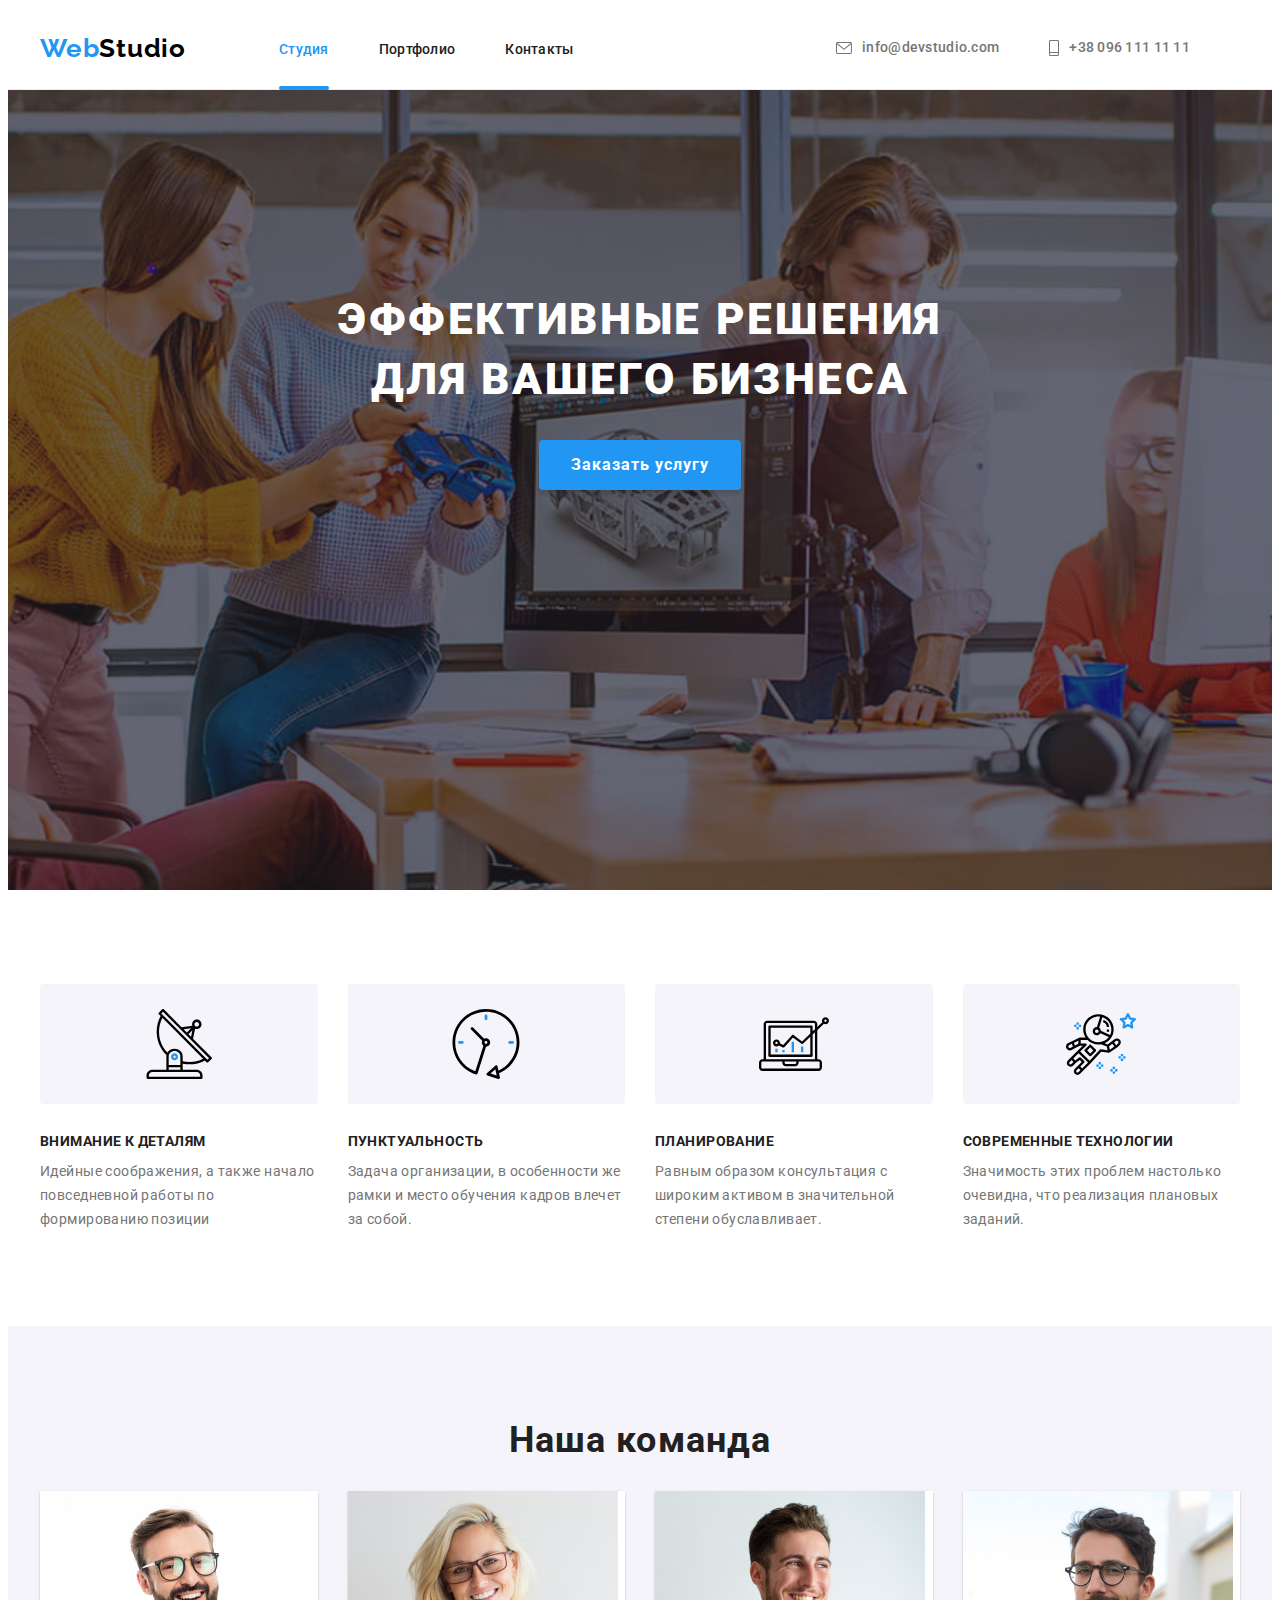
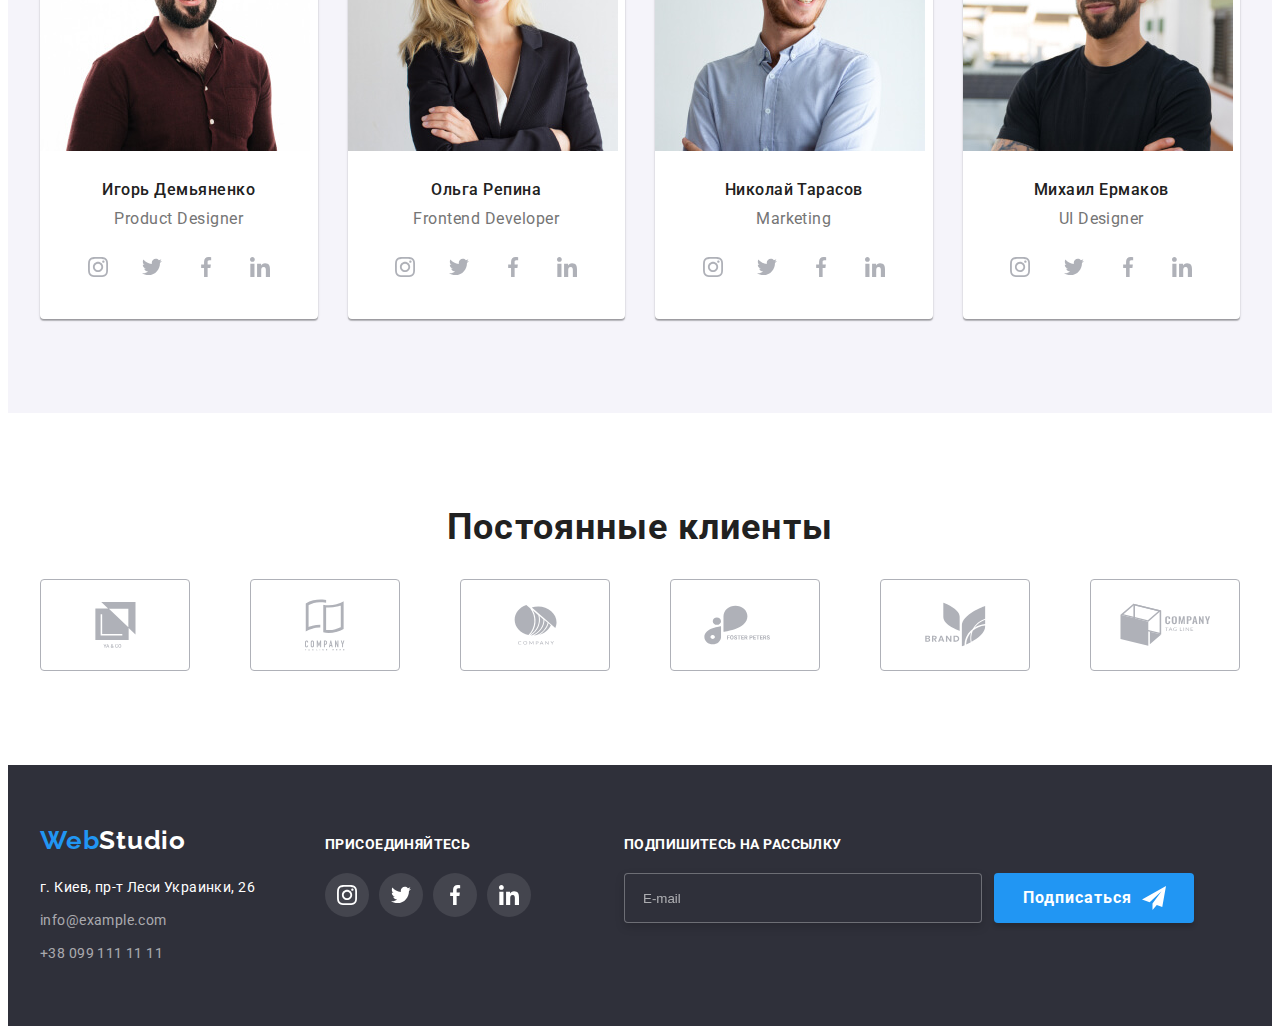
==== commit 2905a97a: "correct" ====
--- a/index.html
+++ b/index.html
@@ -258,14 +258,14 @@
                   type="image/webp"
                 />
                 <source
-                  media="(min-width: 480px)"
+                  media="(min-width: 280px)"
                   srcset="
                     ./images/team-img/team1-mob-1x.jpg 1x,
                     ./images/team-img/team1-mob-2x.jpg 2x
                   "
                 />
                 <source
-                  media="(min-width: 480px)"
+                  media="(min-width: 280px)"
                   srcset="
                     ./images/team-img/team1-mob-1x.webp 1x,
                     ./images/team-img/team1-mob-2x.webp 2x
@@ -342,14 +342,14 @@
                   type="image/webp"
                 />
                 <source
-                  media="(min-width: 480px)"
+                  media="(min-width: 280px)"
                   srcset="
                     ./images/team-img/team2-mob-1x.jpg 1x,
                     ./images/team-img/team2-mob-2x.jpg 2x
                   "
                 />
                 <source
-                  media="(min-width: 480px)"
+                  media="(min-width: 280px)"
                   srcset="
                     ./images/team-img/team2-mob-1x.webp 1x,
                     ./images/team-img/team2-mob-2x.webp 2x
@@ -426,14 +426,14 @@
                   type="image/webp"
                 />
                 <source
-                  media="(min-width: 480px)"
+                  media="(min-width: 280px)"
                   srcset="
                     ./images/team-img/team3-mob-1x.jpg 1x,
                     ./images/team-img/team3-mob-2x.jpg 2x
                   "
                 />
                 <source
-                  media="(min-width: 480px)"
+                  media="(min-width: 280px)"
                   srcset="
                     ./images/team-img/team3-mob-1x.webp 1x,
                     ./images/team-img/team3-mob-2x.webp 2x
@@ -510,14 +510,14 @@
                   type="image/webp"
                 />
                 <source
-                  media="(min-width: 480px)"
+                  media="(min-width: 280px)"
                   srcset="
                     ./images/team-img/team4-mob-1x.jpg 1x,
                     ./images/team-img/team4-mob-2x.jpg 2x
                   "
                 />
                 <source
-                  media="(min-width: 480px)"
+                  media="(min-width: 280px)"
                   srcset="
                     ./images/team-img/team4-mob-1x.webp 1x,
                     ./images/team-img/team4-mob-2x.webp 2x
--- a/css/main.min.css
+++ b/css/main.min.css
@@ -1,2 +1,2 @@
-:root{--text-color: #757575;--link-color: #2196f3;--title-color: #212121;--main-color: #ffffff;--logo-color: #000000}.visually-hidden{position:absolute !important;clip:rect(1px 1px 1px 1px);clip:rect(1px, 1px, 1px, 1px);padding:0 !important;border:0 !important;height:1px !important;width:1px !important;overflow:hidden}h1,h2,h3,h4,h5,h6,p{margin-top:0;margin-bottom:0}ul,ol{margin-top:0;margin-bottom:0;padding-left:0}img{display:block;max-width:100%;height:auto}body{font-family:"Roboto", sans-serif;color:var(--title-color)}.list{list-style:none}.link{text-decoration:none}.section{padding-top:60px;padding-bottom:60px}@media screen and (max-width: 1200px){.section{padding-top:94px;padding-bottom:94px}}.container{padding-left:15px;padding-right:15px}@media screen and (min-width: 480px){.container{width:480px;margin:0 auto}}@media screen and (min-width: 768px){.container{width:768px}}@media screen and (min-width: 1200px){.container{width:1200px}}.logo{font-family:"Raleway", sans-serif;font-weight:700;font-size:24px;line-height:1.16;letter-spacing:0.03em}@media screen and (min-width: 1200px){.logo{font-size:26px;line-height:1.19}}.logo__web{color:var(--link-color)}.header__logo{color:var(--logo-color)}@media screen and (min-width: 1200px){.header__logo{margin-right:93px}}.footer__logo{color:#ffffff;margin-top:60px}.team__social{display:flex;justify-content:center;margin-top:16px;margin-bottom:24px}@media screen and (min-width: 1200px){.team__social{margin:16px 32px 30px 32px}}.team__social-item{margin-right:10px}.team__social-item:last-child{margin-right:0}.team-icon{background-color:white;fill:#afb1b8}.team-icon:hover,.team-icon:focus{background-color:var(--link-color);fill:var(--main-color)}.social__link-icon{display:flex;align-items:center;justify-content:center;width:44px;height:44px;border-radius:50%;transition:background-color 250ms linear,transform 250ms cubic-bezier(0.4, 0, 0.2, 1)}.social__link-icon:hover,.social__link-icon:focus{background-color:var(--link-color)}.social__list{display:flex;justify-content:center}.social__item{margin-right:10px}.social__item:last-child{margin-right:0}.social__icon{width:20px;height:20px}.title{font-weight:700;font-size:36px;line-height:1.16;text-align:center;letter-spacing:0.03em;margin-bottom:50px}.backdrop{position:fixed;top:0;left:0;width:100vw;height:100vh;background-color:rgba(0,0,0,0.2);transition:opacity 250ms linear,scale 1.25}.modal{position:absolute;width:450px;height:609px;left:50%;top:50%;background:#ffffff;box-shadow:0px 1px 3px rgba(0,0,0,0.12),0px 1px 1px rgba(0,0,0,0.14),0px 2px 1px rgba(0,0,0,0.2);border-radius:4px;padding:40px;transform:translate(-50%, -50%)}@media screen and (min-width: 1200px){.modal{width:528px;height:581px}}.close-btn{position:absolute;top:8px;right:8px;width:30px;height:30px;background:#ffffff;border-radius:50%;border:1px solid rgba(0,0,0,0.1);cursor:pointer;padding:0}.backdrop-icon{width:11px;height:11px;fill:#000000;transition:transform 250ms cubic-bezier(0.4, 0, 0.2, 1)}.backdrop-icon:hover{fill:var(--link-color)}.is-hidden{opacity:0;visibility:hidden;pointer-events:none}.modal-form{display:flex;flex-direction:column}.modal-form-icon{position:absolute;top:50%;left:14px;width:13px;height:13px;display:block;transform:translateY(-50%)}.modal-form-input{width:100%;height:40px;border:1px solid rgba(33,33,33,0.2);border-radius:4px;padding-left:42px;transition:transform 250ms cubic-bezier(0.4, 0, 0.2, 1)}.modal-form-input:focus{outline:none;border-color:var(--link-color)}.modal-form-input:focus+.modal-form-icon{fill:var(--link-color)}.modal-form-title{font-weight:700;font-size:20px;line-height:1.5;text-align:center;letter-spacing:0.03em;color:var(--title-color);margin-bottom:12px}@media screen and (min-width: 1200px){.modal-form-title{line-height:1.15}}.modal-form-label{display:block;font-size:12px;line-height:1.16;letter-spacing:0.01em;color:var(--text-color);margin-bottom:10px}.modal-form-box{display:block;position:relative;margin-top:4px}.modal-form-btn{width:200px;height:50px;background:#188ce8;box-shadow:0px 4px 4px rgba(0,0,0,0.15);border-radius:4px;padding:10px 55px;margin-left:auto;margin-right:auto;font-weight:700;font-size:16px;line-height:1.87;display:flex;align-items:center;text-align:center;letter-spacing:0.06em;color:var(--main-color);border:none;cursor:pointer;font-family:inherit}.modal-form-link{text-decoration-skip-ink:none;color:var(--link-color)}.modal-form-checkbox-label{display:flex;align-items:center;justify-content:center;font-size:12px;line-height:1.16;letter-spacing:0.03em;color:var(--text-color);margin-top:20px;margin-bottom:30px}@media screen and (min-width: 1200px){.modal-form-checkbox-label{font-size:14px;line-height:1.71;margin-right:9px}}.modal-form-checkbox-label::before{display:block;content:"";width:16px;height:15px;border:2px solid #212121;border-radius:4px;cursor:pointer;margin-right:9px}.modal-form-checkbox:checked+.modal-form-checkbox-label::before{background:var(--link-color);border-radius:2px;border:none;background-image:url(../images/check.svg);background-repeat:no-repeat;background-position:center center}.modal-feedback{width:100%;height:120px;margin-top:4px;padding-top:12px;padding-left:16px;resize:none;border:1px solid rgba(33,33,33,0.2);border-radius:4px;font-style:inherit;transition:transform 250ms cubic-bezier(0.4, 0, 0.2, 1)}.modal-feedback:focus{outline:none;border-color:var(--link-color)}.modal-feedback::placeholder{color:rgba(117,117,117,0.5)}.menu__list{display:none}@media screen and (min-width: 768px){.menu__list{display:flex;align-items:center}}@media screen and (min-width: 768px){.menu__item:not(:last-child){margin-right:50px}}@media screen and (min-width: 768px){.menu__link{position:relative;font-weight:500;font-size:14px;line-height:1.14;letter-spacing:0.02em;color:var(--title-color);transition:color 250ms linear,transform 250ms cubic-bezier(0.4, 0, 0.2, 1)}.menu__link.current{color:var(--link-color)}.menu__link.current::after{content:" ";position:absolute;bottom:-33px;display:block;height:4px;width:100%;background:#2196f3;border-radius:2px}.menu__link:hover,.menu__link:focus{color:var(--link-color);fill:var(--link-color)}}@media screen and (min-width: 768px){.contacts__link{display:flex;align-items:center;font-weight:500;font-size:14px;line-height:1.14;letter-spacing:0.02em;fill:var(--text-color);color:var(--text-color);transition:color 250ms linear,transform 250ms cubic-bezier(0.4, 0, 0.2, 1)}.contacts__link:hover,.contacts__link:focus{color:var(--link-color);fill:var(--link-color)}}@media screen and (min-width: 1200px){.contacts__link{margin-right:50px}}@media screen and (min-width: 768px){.contacts__icon{margin-right:10px}}.header__contacts{display:none}@media screen and (min-width: 768px){.header__contacts{display:flex;flex-direction:column}}@media screen and (min-width: 1200px){.header__contacts{margin-left:auto;display:flex;align-items:center;flex-direction:inherit}}.burger-btn{background-color:transparent;border:none;padding:0;line-height:0}@media screen and (min-width: 768px){.burger-btn{display:none}}.burger-btn__icon{width:24px;height:16px;transition:transform 250ms cubic-bezier(0.4, 0, 0.2, 1)}.burger-btn__icon:hover{fill:var(--link-color)}.header-container{display:flex;justify-content:space-between;align-items:center}@media screen and (min-width: 768px){.header-container{display:flex;align-items:center}}.header{padding-top:16px;padding-bottom:16px}@media screen and (min-width: 768px){.header{padding:25px 0;border-bottom:1px solid #ececec}}@media screen and (min-width: 768px){.header__contacts-item:not(:last-child){margin-bottom:10px}}@media screen and (min-width: 1200px){.header__contacts-item:not(:last-child){margin-bottom:0}}.mobile-menu{position:fixed;left:0;top:0;width:100vw;height:100%;z-index:100;background-color:#ffffff;opacity:0;visibility:hidden;pointer-events:none}.mobile-menu.is-open{opacity:1;visibility:visible;pointer-events:auto}.mobile-menu__container{display:flex;flex-direction:column;height:100%;justify-content:space-between;position:relative;min-height:450px;padding:48px 40px}.close-btn{width:18px;height:18px;background-color:transparent;border:none;padding:0;line-height:0}.close-btn__icon{width:18px;height:18px;transition:transform 250ms cubic-bezier(0.4, 0, 0.2, 1)}.close-btn__icon:hover{fill:var(--link-color)}.mobile-menu__close-btn{position:absolute;top:21px;right:25px}.nav-list__link{font-weight:500;font-size:40px;line-height:1.17;text-align:center;letter-spacing:0.02em;color:#212121}.mobile-box{display:flex;flex-wrap:wrap}.mobile-contacts__item:not(:last-child){margin-bottom:32px}.mobile-contacts{margin-bottom:64px}.mobile-contacts__link-tel{font-weight:500;font-size:34px;line-height:1.17px;letter-spacing:0.02em;color:#2196f3}.mobile-contacts__link-mail{font-weight:500;font-size:24px;line-height:1.16;letter-spacing:0.02em;color:#757575}.mobile-social{display:flex}.mobile-social__link{font-weight:500;font-size:18px;line-height:1.22;letter-spacing:0.02em;color:#2196f3}.nav-list__item:not(:last-child){margin-bottom:36px}.mobile-social__item:not(:last-child){border-right:1px solid rgba(33,33,33,0.2);padding-right:10px;margin-left:10px}.mobile-social__item:first-child{margin-left:0}.mobile-social__item:last-child{border-right:none;padding-right:0;margin-left:10px}.hero{min-height:400px;margin:0 auto;padding:118px 0;background-image:linear-gradient(rgba(47,48,58,0.4), rgba(47,48,58,0.4)),url("./images/header-img/header-mob-1x.jpg 1x, ./images/header-img/header-mob-2x.jpg 2x,");background-position:center;background-size:cover;background-repeat:no-repeat}.hero__title{width:360px;margin:0 auto 30px;font-weight:900;font-size:26px;line-height:1.61;text-align:center;letter-spacing:0.06em;text-transform:uppercase;color:var(--main-color)}.hero__button{padding:10px 32px;margin-left:auto;margin-right:auto;font-weight:700;font-size:16px;line-height:1.87;display:flex;align-items:center;text-align:center;letter-spacing:0.06em;color:var(--main-color);background:var(--link-color);box-shadow:0px 4px 4px rgba(0,0,0,0.15);border-radius:4px;border:none;cursor:pointer;font-family:inherit}@media (min-device-pixel-ratio: 2) and (max-width: 767px), (min-resolution: 192dpi) and (max-width: 767px), (min-resolution: 2dppx) and (max-width: 767px){.hero{background-image:linear-gradient(rgba(47,48,58,0.4), rgba(47,48,58,0.4)),url("/images/header-img/header-mob-2x.jpg")}}@media screen and (min-width: 768px){.hero{background-image:linear-gradient(rgba(47,48,58,0.4), rgba(47,48,58,0.4)),url("/images/header-img/header-tablet-1x.jpg")}}@media (min-device-pixel-ratio: 2) and (min-width: 768px), (min-resolution: 192dpi) and (min-width: 768px), (min-resolution: 2dppx) and (min-width: 768px){.hero{background-image:linear-gradient(rgba(47,48,58,0.4), rgba(47,48,58,0.4)),url("/images/header-img/header-tablet-2x.jpg")}}@media screen and (min-width: 1200px){.hero{padding:200px 0;background-image:linear-gradient(rgba(47,48,58,0.4), rgba(47,48,58,0.4)),url("/images/header-img/header-desktop-1x.jpg")}.hero__title{width:696px;font-size:44px;line-height:1.36}}@media (min-device-pixel-ratio: 2) and (min-width: 1200px), (min-resolution: 192dpi) and (min-width: 1200px), (min-resolution: 2dppx) and (min-width: 1200px){.hero{background-color:#c4c4c4;background-image:linear-gradient(rgba(47,48,58,0.4), rgba(47,48,58,0.4)),url("/images/header-img/header-desktop-2x.jpg")}}.features__box{display:flex;align-items:center;justify-content:center;margin-right:auto;margin-left:auto;margin-bottom:30px;height:120px;background:#f5f4fa;border-radius:4px}.features__icon{width:70px;height:70px}.features__title{font-weight:700;font-size:14px;line-height:1.14;letter-spacing:0.03em;text-align:center;margin-bottom:10px;margin-top:30px;text-transform:uppercase}@media screen and (min-width: 768px){.features__title{text-align:left}}.features__desc{font-size:14px;line-height:1.71;letter-spacing:0.03em;color:var(--text-color)}.features__item{width:100%;margin-top:30px}@media screen and (min-width: 768px){.features__item{flex-basis:calc((100% - 60px) / 2);margin-left:30px}}@media screen and (min-width: 1200px){.features__item{flex-basis:calc((100% - 120px) / 4)}}.features__list{margin-top:-30px}@media screen and (min-width: 768px){.features__list{display:flex;flex-wrap:wrap;margin-left:-30px}}.about{display:none}@media screen and (min-width: 1200px){.about{padding-top:0}.about__list{display:flex;flex-wrap:wrap;margin-top:-30px;margin-left:-30px}.about__item{width:370px;flex-wrap:calc((100% - 90px) / 3);margin-top:30px;margin-left:30px}.about__thumb{position:relative}.about__label{position:absolute;top:224px;margin:0;padding:27px 80px;width:100%;background:rgba(47,48,58,0.8);font-weight:bold;font-size:14px;line-height:1.42;text-align:center;letter-spacing:0.03em;text-transform:uppercase;color:var(--main-color)}}.team{background:#f5f4fa}.team__list{display:flex;flex-wrap:wrap;margin-top:-30px}@media screen and (min-width: 768px){.team__list{display:flex;flex-wrap:wrap;margin-left:-30px}}.team__item{width:100%;margin-top:30px;background:#ffffff;box-shadow:0px 1px 3px rgba(0,0,0,0.12),0px 1px 1px rgba(0,0,0,0.14),0px 2px 1px rgba(0,0,0,0.2);border-radius:0px 0px 4px 4px}@media screen and (min-width: 768px){.team__item{flex-basis:calc((100% - 60px) / 2);margin-left:30px}}@media screen and (min-width: 1200px){.team__item{flex-basis:calc((100% - 120px) / 4)}}.team__name{font-weight:500;font-size:16px;line-height:1.18;text-align:center;letter-spacing:0.03em;margin-bottom:10px}.team__position{font-size:16px;line-height:1.18;text-align:center;letter-spacing:0.03em;color:var(--text-color)}.team__text{padding-top:30px}.mob-tabl-title{margin-bottom:30px}@media screen and (max-width: 1200px){.mob-tabl-title{font-weight:700;font-size:28px;line-height:1.17;text-align:center;letter-spacing:0.03em}}.customer__list{display:flex;flex-wrap:wrap;margin-top:-30px;margin-left:-30px}@media screen and (min-width: 1200px){.customer__list{display:flex;flex-wrap:nowrap;justify-content:center}}.customer__item{width:100%;margin-left:30px;margin-top:30px;flex-basis:calc((100% - 60px) / 2)}@media screen and (min-width: 768px){.customer__item{flex-basis:calc((100% - 90px) / 3)}}@media screen and (min-width: 1200px){.customer__item{margin-right:30px}.customer__item:last-child{margin-right:0}}.customer__link{display:flex;align-items:center;justify-content:center;height:92px;border:1px solid #afb1b8;box-sizing:border-box;border-radius:4px;fill:#afb1b8;transition:border-color 250ms linear,transform 250ms cubic-bezier(0.4, 0, 0.2, 1)}.customer__link:hover,.customer__link:focus{fill:var(--link-color);border-color:var(--link-color)}.footer-container{padding:60px 0;background:#2f303a}.footer-box{text-align:center}@media screen and (min-width: 1200px){.footer-box{display:flex;align-items:baseline;text-align:inherit}}.footer-icon{background:rgba(255,255,255,0.1);fill:var(--main-color)}.address__link{color:rgba(255,255,255,0.6);transition:color 250ms linear,transform 250ms cubic-bezier(0.4, 0, 0.2, 1)}.address__link:hover,.address__link:focus{color:var(--link-color);fill:var(--link-color)}.address{font-size:14px;font-style:normal;margin-top:20px;line-height:1.71;letter-spacing:0.03em;color:var(--main-color)}.address__item{margin-bottom:9px;color:var(--main-color)}.address__item:last-child{margin-bottom:0}.social{margin-top:60px;margin-bottom:60px}.social__title{font-family:Roboto;font-weight:700;font-size:14px;line-height:1.14;letter-spacing:0.03em;text-transform:uppercase;margin-bottom:20px;color:var(--main-color)}@media screen and (min-width: 768px){.social{margin-top:0px;margin-bottom:45px}}@media screen and (min-width: 1200px){.social{margin-left:70px}}.footer__form{margin-top:60px}@media screen and (min-width: 1200px){.footer__form{margin-left:93px;margin-top:0}.footer__form-mail{display:flex;align-items:baseline}}.footer-button{width:200px;height:50px;background:var(--link-color);box-shadow:0px 4px 4px rgba(0,0,0,0.15);border-radius:4px;padding-left:29px;margin-left:auto;margin-right:auto;margin-top:20px;font-weight:700;font-size:16px;line-height:1.87;display:flex;align-items:center;text-align:center;letter-spacing:0.06em;color:var(--main-color);border:none;cursor:pointer;font-family:inherit}@media screen and (min-width: 1200px){.footer-button{margin-top:0}}.footer__input{width:358px;height:50px;margin-right:12px;color:var(--main-color);border:1px solid rgba(255,255,255,0.3);box-sizing:border-box;filter:drop-shadow(0px 4px 4px rgba(0,0,0,0.15));border-radius:4px;background:#2f303a}.footer__input::placeholder{padding:15px 16px;color:rgba(255,255,255,0.6)}.form__icon{width:24px;height:24px;margin-left:10px}@media screen and (min-width: 768px){.footer-box-tablet{display:flex;align-items:baseline;justify-content:space-around}}.filter__list{margin:0 auto 40px;display:flex;flex-wrap:wrap}@media screen and (min-width: 768px){.filter__list{margin:0 auto 30px;display:flex;align-items:center;justify-content:center}}@media screen and (min-width: 1200px){.filter__list{margin:0 auto 50px}}.filter-button{font-weight:500;font-size:16px;line-height:1.62;text-align:center;letter-spacing:0.03em;cursor:pointer;font-family:inherit;text-align:center;border-radius:4px;border:none;background:#f5f4fa;padding:6px 22px;transition:background-color 250ms linear,transform 250ms cubic-bezier(0.4, 0, 0.2, 1);transition:box-shadow 250ms linear,transform 250ms cubic-bezier(0.4, 0, 0.2, 1)}.filter-button:hover,.filter-button:focus{color:var(--main-color);background:var(--link-color);box-shadow:0px 3px 1px rgba(0,0,0,0.1),0px 1px 2px rgba(0,0,0,0.08),0px 2px 2px rgba(0,0,0,0.12)}.filter__item:not(:last-child){margin-bottom:15px;margin-right:8px}@media screen and (min-width: 768px){.filter__item:not(:last-child){margin-bottom:0}}.portfolio__title{font-weight:700;font-size:18px;line-height:2;letter-spacing:0.06em;color:var(--title-color)}.portfolio__txt{font-size:16px;line-height:1.87;letter-spacing:0.03em;color:var(--text-color)}.portfolio__text{display:block;border-bottom:1px solid #eeeeee;border-left:1px solid #eeeeee;border-right:1px solid #eeeeee;padding:20px 24px}.portfolio__card{width:100%;margin-top:30px;transition:box-shadow 250ms cubic-bezier(0.4, 0, 0.2, 1)}.portfolio__card:hover,.portfolio__card:focus{box-shadow:0px 1px 1px rgba(0,0,0,0.12),0px 4px 4px rgba(0,0,0,0.06),1px 4px 6px rgba(0,0,0,0.16)}@media screen and (min-width: 768px){.portfolio__card{flex-basis:calc((100% - 60px) / 2);margin-left:30px}}@media screen and (min-width: 1200px){.portfolio__card{flex-basis:calc((100% - 90px) / 3)}}.portfolio__list{display:flex;flex-wrap:wrap;margin-top:-30px}@media screen and (min-width: 768px){.portfolio__list{margin-left:-30px}}.portfolio__link{display:block}.portfolio__link:hover .overlay,.portfolio__link:focus .overlay{transform:translateY(0)}.portfolio__overlay{position:relative;overflow:hidden}.overlay{position:absolute;top:0;left:0;width:100%;height:100%;overflow:auto;font-weight:400;font-size:18px;line-height:1.55;padding:63px 24px;letter-spacing:0.03em;color:var(--main-color);background:var(--link-color);transform:translateY(100%);transition:transform 250ms cubic-bezier(0.4, 0, 0.2, 1)}
+:root{--text-color: #757575;--link-color: #2196f3;--title-color: #212121;--main-color: #ffffff;--logo-color: #000000}.visually-hidden{position:absolute !important;clip:rect(1px 1px 1px 1px);clip:rect(1px, 1px, 1px, 1px);padding:0 !important;border:0 !important;height:1px !important;width:1px !important;overflow:hidden}h1,h2,h3,h4,h5,h6,p{margin-top:0;margin-bottom:0}ul,ol{margin-top:0;margin-bottom:0;padding-left:0}img{display:block;max-width:100%;height:auto}body{font-family:"Roboto", sans-serif;color:var(--title-color)}.list{list-style:none}.link{text-decoration:none}.section{padding-top:60px;padding-bottom:60px}@media screen and (min-width: 1200px){.section{padding-top:94px;padding-bottom:94px}}.container{padding-left:15px;padding-right:15px}@media screen and (min-width: 480px){.container{width:480px;margin:0 auto}}@media screen and (min-width: 768px){.container{width:768px}}@media screen and (min-width: 1200px){.container{width:1200px}}.logo{font-family:"Raleway", sans-serif;font-weight:700;font-size:24px;line-height:1.16;letter-spacing:0.03em}@media screen and (min-width: 1200px){.logo{font-size:26px;line-height:1.19}}.logo__web{color:var(--link-color)}.header__logo{color:var(--logo-color)}@media screen and (min-width: 1200px){.header__logo{margin-right:93px}}.footer__logo{color:#ffffff;margin-top:60px}.team__social{display:flex;justify-content:center;margin-top:16px;margin-bottom:24px}@media screen and (min-width: 1200px){.team__social{margin:16px 32px 30px 32px}}.team__social-item{margin-right:10px}.team__social-item:last-child{margin-right:0}.team-icon{background-color:white;fill:#afb1b8}.team-icon:hover,.team-icon:focus{background-color:var(--link-color);fill:var(--main-color)}.social__link-icon{display:flex;align-items:center;justify-content:center;width:44px;height:44px;border-radius:50%;transition:background-color 250ms linear,transform 250ms cubic-bezier(0.4, 0, 0.2, 1)}.social__link-icon:hover,.social__link-icon:focus{background-color:var(--link-color)}.social__list{display:flex;justify-content:center}.social__item{margin-right:10px}.social__item:last-child{margin-right:0}.social__icon{width:20px;height:20px}.title{font-weight:700;font-size:36px;line-height:1.16;text-align:center;letter-spacing:0.03em;margin-bottom:50px}.backdrop{position:fixed;top:0;left:0;width:100vw;height:100vh;background-color:rgba(0,0,0,0.2);transition:opacity 250ms linear,scale 1.25}.modal{position:absolute;width:450px;height:609px;left:50%;top:50%;background:#ffffff;box-shadow:0px 1px 3px rgba(0,0,0,0.12),0px 1px 1px rgba(0,0,0,0.14),0px 2px 1px rgba(0,0,0,0.2);border-radius:4px;padding:40px;transform:translate(-50%, -50%)}@media screen and (min-width: 1200px){.modal{width:528px;height:581px}}.close-btn{position:absolute;top:8px;right:8px;width:30px;height:30px;background:#ffffff;border-radius:50%;border:1px solid rgba(0,0,0,0.1);cursor:pointer;padding:0}.backdrop-icon{width:11px;height:11px;fill:#000000;transition:transform 250ms cubic-bezier(0.4, 0, 0.2, 1)}.backdrop-icon:hover{fill:var(--link-color)}.is-hidden{opacity:0;visibility:hidden;pointer-events:none}.modal-form{display:flex;flex-direction:column}.modal-form-icon{position:absolute;top:50%;left:14px;width:13px;height:13px;display:block;transform:translateY(-50%)}.modal-form-input{width:100%;height:40px;border:1px solid rgba(33,33,33,0.2);border-radius:4px;padding-left:42px;transition:transform 250ms cubic-bezier(0.4, 0, 0.2, 1)}.modal-form-input:focus{outline:none;border-color:var(--link-color)}.modal-form-input:focus+.modal-form-icon{fill:var(--link-color)}.modal-form-title{font-weight:700;font-size:20px;line-height:1.5;text-align:center;letter-spacing:0.03em;color:var(--title-color);margin-bottom:12px}@media screen and (min-width: 1200px){.modal-form-title{line-height:1.15}}.modal-form-label{display:block;font-size:12px;line-height:1.16;letter-spacing:0.01em;color:var(--text-color);margin-bottom:10px}.modal-form-box{display:block;position:relative;margin-top:4px}.modal-form-btn{width:200px;height:50px;background:#188ce8;box-shadow:0px 4px 4px rgba(0,0,0,0.15);border-radius:4px;padding:10px 55px;margin-left:auto;margin-right:auto;font-weight:700;font-size:16px;line-height:1.87;display:flex;align-items:center;text-align:center;letter-spacing:0.06em;color:var(--main-color);border:none;cursor:pointer;font-family:inherit}.modal-form-link{text-decoration-skip-ink:none;color:var(--link-color)}.modal-form-checkbox-label{display:flex;align-items:center;justify-content:center;font-size:12px;line-height:1.16;letter-spacing:0.03em;color:var(--text-color);margin-top:20px;margin-bottom:30px}@media screen and (min-width: 1200px){.modal-form-checkbox-label{font-size:14px;line-height:1.71;margin-right:9px}}.modal-form-checkbox-label::before{display:block;content:"";width:16px;height:15px;border:2px solid #212121;border-radius:4px;cursor:pointer;margin-right:9px}.modal-form-checkbox:checked+.modal-form-checkbox-label::before{background:var(--link-color);border-radius:2px;border:none;background-image:url(../images/check.svg);background-repeat:no-repeat;background-position:center center}.modal-feedback{width:100%;height:120px;margin-top:4px;padding-top:12px;padding-left:16px;resize:none;border:1px solid rgba(33,33,33,0.2);border-radius:4px;font-style:inherit;transition:transform 250ms cubic-bezier(0.4, 0, 0.2, 1)}.modal-feedback:focus{outline:none;border-color:var(--link-color)}.modal-feedback::placeholder{color:rgba(117,117,117,0.5)}.menu__list{display:none}@media screen and (min-width: 768px){.menu__list{display:flex;align-items:center}}@media screen and (min-width: 768px){.menu__item:not(:last-child){margin-right:50px}}@media screen and (min-width: 768px){.menu__link{position:relative;font-weight:500;font-size:14px;line-height:1.14;letter-spacing:0.02em;color:var(--title-color);transition:color 250ms linear,transform 250ms cubic-bezier(0.4, 0, 0.2, 1)}.menu__link.current{color:var(--link-color)}.menu__link.current::after{content:" ";position:absolute;bottom:-33px;display:block;height:4px;width:100%;background:#2196f3;border-radius:2px}.menu__link:hover,.menu__link:focus{color:var(--link-color);fill:var(--link-color)}}@media screen and (min-width: 768px){.contacts__link{display:flex;align-items:center;font-weight:500;font-size:14px;line-height:1.14;letter-spacing:0.02em;fill:var(--text-color);color:var(--text-color);transition:color 250ms linear,transform 250ms cubic-bezier(0.4, 0, 0.2, 1)}.contacts__link:hover,.contacts__link:focus{color:var(--link-color);fill:var(--link-color)}}@media screen and (min-width: 1200px){.contacts__link{margin-right:50px}}@media screen and (min-width: 768px){.contacts__icon{margin-right:10px}}.header__contacts{display:none}@media screen and (min-width: 768px){.header__contacts{display:flex;flex-direction:column}}@media screen and (min-width: 1200px){.header__contacts{margin-left:auto;display:flex;align-items:center;flex-direction:inherit}}.burger-btn{background-color:transparent;border:none;padding:0;line-height:0}@media screen and (min-width: 768px){.burger-btn{display:none}}.burger-btn__icon{width:24px;height:16px;transition:transform 250ms cubic-bezier(0.4, 0, 0.2, 1)}.burger-btn__icon:hover{fill:var(--link-color)}.header-container{display:flex;justify-content:space-between;align-items:center}@media screen and (min-width: 768px){.header-container{display:flex;align-items:center}}.header{padding-top:16px;padding-bottom:16px}@media screen and (min-width: 768px){.header{padding:25px 0;border-bottom:1px solid #ececec}}@media screen and (min-width: 768px){.header__contacts-item:not(:last-child){margin-bottom:10px}}@media screen and (min-width: 1200px){.header__contacts-item:not(:last-child){margin-bottom:0}}.mobile-menu{position:fixed;left:0;top:0;width:100vw;height:100%;z-index:100;background-color:#ffffff;opacity:0;visibility:hidden;pointer-events:none}.mobile-menu.is-open{opacity:1;visibility:visible;pointer-events:auto}.mobile-menu__container{display:flex;flex-direction:column;height:100%;justify-content:space-between;position:relative;min-height:450px;padding:48px 40px}.close-btn{width:18px;height:18px;background-color:transparent;border:none;padding:0;line-height:0}.close-btn__icon{width:18px;height:18px;transition:transform 250ms cubic-bezier(0.4, 0, 0.2, 1)}.close-btn__icon:hover{fill:var(--link-color)}.mobile-menu__close-btn{position:absolute;top:21px;right:25px}.nav-list__link{font-weight:500;font-size:40px;line-height:1.17;text-align:center;letter-spacing:0.02em;color:#212121}.mobile-box{display:flex;flex-wrap:wrap}.mobile-contacts__item:not(:last-child){margin-bottom:32px}.mobile-contacts{margin-bottom:64px}.mobile-contacts__link-tel{font-weight:500;font-size:34px;line-height:1.17px;letter-spacing:0.02em;color:#2196f3}.mobile-contacts__link-mail{font-weight:500;font-size:24px;line-height:1.16;letter-spacing:0.02em;color:#757575}.mobile-social{display:flex}.mobile-social__link{font-weight:500;font-size:18px;line-height:1.22;letter-spacing:0.02em;color:#2196f3}.nav-list__item:not(:last-child){margin-bottom:36px}.mobile-social__item:not(:last-child){border-right:1px solid rgba(33,33,33,0.2);padding-right:10px;margin-left:10px}.mobile-social__item:first-child{margin-left:0}.mobile-social__item:last-child{border-right:none;padding-right:0;margin-left:10px}.hero{min-height:400px;margin:0 auto;padding:118px 0;background-image:linear-gradient(rgba(47,48,58,0.4), rgba(47,48,58,0.4)),url("./images/header-img/header-mob-1x.jpg 1x, ./images/header-img/header-mob-2x.jpg 2x,");background-position:center;background-size:cover;background-repeat:no-repeat}.hero__title{width:360px;margin:0 auto 30px;font-weight:900;font-size:26px;line-height:1.61;text-align:center;letter-spacing:0.06em;text-transform:uppercase;color:var(--main-color)}.hero__button{padding:10px 32px;margin-left:auto;margin-right:auto;font-weight:700;font-size:16px;line-height:1.87;display:flex;align-items:center;text-align:center;letter-spacing:0.06em;color:var(--main-color);background:var(--link-color);box-shadow:0px 4px 4px rgba(0,0,0,0.15);border-radius:4px;border:none;cursor:pointer;font-family:inherit}@media (min-device-pixel-ratio: 2) and (max-width: 767px), (min-resolution: 192dpi) and (max-width: 767px), (min-resolution: 2dppx) and (max-width: 767px){.hero{background-image:linear-gradient(rgba(47,48,58,0.4), rgba(47,48,58,0.4)),url("/images/header-img/header-mob-2x.jpg")}}@media screen and (min-width: 768px){.hero{background-image:linear-gradient(rgba(47,48,58,0.4), rgba(47,48,58,0.4)),url("/images/header-img/header-tablet-1x.jpg")}}@media (min-device-pixel-ratio: 2) and (min-width: 768px), (min-resolution: 192dpi) and (min-width: 768px), (min-resolution: 2dppx) and (min-width: 768px){.hero{background-image:linear-gradient(rgba(47,48,58,0.4), rgba(47,48,58,0.4)),url("/images/header-img/header-tablet-2x.jpg")}}@media screen and (min-width: 1200px){.hero{padding:200px 0;background-image:linear-gradient(rgba(47,48,58,0.4), rgba(47,48,58,0.4)),url("/images/header-img/header-desktop-1x.jpg")}.hero__title{width:696px;font-size:44px;line-height:1.36}}@media (min-device-pixel-ratio: 2) and (min-width: 1200px), (min-resolution: 192dpi) and (min-width: 1200px), (min-resolution: 2dppx) and (min-width: 1200px){.hero{background-color:#c4c4c4;background-image:linear-gradient(rgba(47,48,58,0.4), rgba(47,48,58,0.4)),url("/images/header-img/header-desktop-2x.jpg")}}.features__box{display:flex;align-items:center;justify-content:center;margin-right:auto;margin-left:auto;margin-bottom:30px;height:120px;background:#f5f4fa;border-radius:4px}.features__icon{width:70px;height:70px}.features__title{font-weight:700;font-size:14px;line-height:1.14;letter-spacing:0.03em;text-align:center;margin-bottom:10px;margin-top:30px;text-transform:uppercase}@media screen and (min-width: 768px){.features__title{text-align:left}}.features__desc{font-size:14px;line-height:1.71;letter-spacing:0.03em;color:var(--text-color)}.features__item{width:100%;margin-top:30px}@media screen and (min-width: 768px){.features__item{flex-basis:calc((100% - 60px) / 2);margin-left:30px}}@media screen and (min-width: 1200px){.features__item{flex-basis:calc((100% - 120px) / 4)}}.features__list{margin-top:-30px}@media screen and (min-width: 768px){.features__list{display:flex;flex-wrap:wrap;margin-left:-30px}}.about{display:none}@media screen and (min-width: 1200px){.about{padding-top:0}.about__list{display:flex;flex-wrap:wrap;margin-top:-30px;margin-left:-30px}.about__item{width:370px;flex-wrap:calc((100% - 90px) / 3);margin-top:30px;margin-left:30px}.about__thumb{position:relative}.about__label{position:absolute;top:224px;margin:0;padding:27px 80px;width:100%;background:rgba(47,48,58,0.8);font-weight:bold;font-size:14px;line-height:1.42;text-align:center;letter-spacing:0.03em;text-transform:uppercase;color:var(--main-color)}}.team{background:#f5f4fa}.team__list{display:flex;flex-wrap:wrap;margin-top:-30px}@media screen and (min-width: 768px){.team__list{display:flex;flex-wrap:wrap;margin-left:-30px}}.team__item{width:100%;margin-top:30px;background:#ffffff;box-shadow:0px 1px 3px rgba(0,0,0,0.12),0px 1px 1px rgba(0,0,0,0.14),0px 2px 1px rgba(0,0,0,0.2);border-radius:0px 0px 4px 4px}@media screen and (min-width: 768px){.team__item{flex-basis:calc((100% - 60px) / 2);margin-left:30px}}@media screen and (min-width: 1200px){.team__item{flex-basis:calc((100% - 120px) / 4)}}.team__name{font-weight:500;font-size:16px;line-height:1.18;text-align:center;letter-spacing:0.03em;margin-bottom:10px}.team__position{font-size:16px;line-height:1.18;text-align:center;letter-spacing:0.03em;color:var(--text-color)}.team__text{padding-top:30px}.mob-tabl-title{margin-bottom:30px}@media screen and (max-width: 1200px){.mob-tabl-title{font-weight:700;font-size:28px;line-height:1.17;text-align:center;letter-spacing:0.03em}}.customer__list{display:flex;flex-wrap:wrap;margin-top:-30px;margin-left:-30px}@media screen and (min-width: 1200px){.customer__list{display:flex;flex-wrap:nowrap;justify-content:center}}.customer__item{width:100%;margin-left:30px;margin-top:30px;flex-basis:calc((100% - 60px) / 2)}@media screen and (min-width: 768px){.customer__item{flex-basis:calc((100% - 90px) / 3)}}@media screen and (min-width: 1200px){.customer__item{margin-right:30px}.customer__item:last-child{margin-right:0}}.customer__link{display:flex;align-items:center;justify-content:center;height:92px;border:1px solid #afb1b8;box-sizing:border-box;border-radius:4px;fill:#afb1b8;transition:border-color 250ms linear,transform 250ms cubic-bezier(0.4, 0, 0.2, 1)}.customer__link:hover,.customer__link:focus{fill:var(--link-color);border-color:var(--link-color)}.footer-container{padding:60px 0;background:#2f303a}.footer-box{text-align:center}@media screen and (min-width: 1200px){.footer-box{display:flex;align-items:baseline;text-align:inherit}}.footer-icon{background:rgba(255,255,255,0.1);fill:var(--main-color)}.address__link{color:rgba(255,255,255,0.6);transition:color 250ms linear,transform 250ms cubic-bezier(0.4, 0, 0.2, 1)}.address__link:hover,.address__link:focus{color:var(--link-color);fill:var(--link-color)}.address{font-size:14px;font-style:normal;margin-top:20px;line-height:1.71;letter-spacing:0.03em;color:var(--main-color)}.address__item{margin-bottom:9px;color:var(--main-color)}.address__item:last-child{margin-bottom:0}.social{margin-top:60px;margin-bottom:60px}.social__title{font-family:Roboto;font-weight:700;font-size:14px;line-height:1.14;letter-spacing:0.03em;text-transform:uppercase;margin-bottom:20px;color:var(--main-color)}@media screen and (min-width: 768px){.social{margin-top:0px;margin-bottom:45px}}@media screen and (min-width: 1200px){.social{margin-left:70px}}.footer__form{margin-top:60px}@media screen and (min-width: 1200px){.footer__form{margin-left:93px;margin-top:0}.footer__form-mail{display:flex;align-items:baseline}}.footer-button{width:200px;height:50px;background:var(--link-color);box-shadow:0px 4px 4px rgba(0,0,0,0.15);border-radius:4px;padding-left:29px;margin-left:auto;margin-right:auto;margin-top:20px;font-weight:700;font-size:16px;line-height:1.87;display:flex;align-items:center;text-align:center;letter-spacing:0.06em;color:var(--main-color);border:none;cursor:pointer;font-family:inherit}@media screen and (min-width: 1200px){.footer-button{margin-top:0}}.footer__input{width:100%;height:50px;margin-right:12px;color:var(--main-color);border:1px solid rgba(255,255,255,0.3);box-sizing:border-box;filter:drop-shadow(0px 4px 4px rgba(0,0,0,0.15));border-radius:4px;background:#2f303a}.footer__input::placeholder{padding:15px 16px;color:rgba(255,255,255,0.6)}@media screen and (min-width: 768px){.footer__input{max-width:450px}}@media screen and (min-width: 1200px){.footer__input{min-width:358px;width:inherit}}.form__icon{width:24px;height:24px;margin-left:10px}@media screen and (min-width: 768px){.footer-box-tablet{display:flex;align-items:baseline;justify-content:space-around}}.filter__list{margin:0 auto 40px;display:flex;flex-wrap:wrap}@media screen and (min-width: 768px){.filter__list{margin:0 auto 30px;display:flex;align-items:center;justify-content:center}}@media screen and (min-width: 1200px){.filter__list{margin:0 auto 50px}}.filter-button{font-weight:500;font-size:16px;line-height:1.62;text-align:center;letter-spacing:0.03em;cursor:pointer;font-family:inherit;text-align:center;border-radius:4px;border:none;background:#f5f4fa;padding:6px 22px;transition:background-color 250ms linear,transform 250ms cubic-bezier(0.4, 0, 0.2, 1);transition:box-shadow 250ms linear,transform 250ms cubic-bezier(0.4, 0, 0.2, 1)}.filter-button:hover,.filter-button:focus{color:var(--main-color);background:var(--link-color);box-shadow:0px 3px 1px rgba(0,0,0,0.1),0px 1px 2px rgba(0,0,0,0.08),0px 2px 2px rgba(0,0,0,0.12)}.filter__item:not(:last-child){margin-bottom:15px;margin-right:8px}@media screen and (min-width: 768px){.filter__item:not(:last-child){margin-bottom:0}}.portfolio__title{font-weight:700;font-size:18px;line-height:2;letter-spacing:0.06em;color:var(--title-color)}.portfolio__txt{font-size:16px;line-height:1.87;letter-spacing:0.03em;color:var(--text-color)}.portfolio__text{display:block;border-bottom:1px solid #eeeeee;border-left:1px solid #eeeeee;border-right:1px solid #eeeeee;padding:20px 24px}.portfolio__card{width:100%;margin-top:30px;transition:box-shadow 250ms cubic-bezier(0.4, 0, 0.2, 1)}.portfolio__card:hover,.portfolio__card:focus{box-shadow:0px 1px 1px rgba(0,0,0,0.12),0px 4px 4px rgba(0,0,0,0.06),1px 4px 6px rgba(0,0,0,0.16)}@media screen and (min-width: 768px){.portfolio__card{flex-basis:calc((100% - 60px) / 2);margin-left:30px}}@media screen and (min-width: 1200px){.portfolio__card{flex-basis:calc((100% - 90px) / 3)}}.portfolio__list{display:flex;flex-wrap:wrap;margin-top:-30px}@media screen and (min-width: 768px){.portfolio__list{margin-left:-30px}}.portfolio__link{display:block}.portfolio__link:hover .overlay,.portfolio__link:focus .overlay{transform:translateY(0)}.portfolio__overlay{position:relative;overflow:hidden}.overlay{position:absolute;top:0;left:0;width:100%;height:100%;overflow:auto;font-weight:400;font-size:18px;line-height:1.55;padding:63px 24px;letter-spacing:0.03em;color:var(--main-color);background:var(--link-color);transform:translateY(100%);transition:transform 250ms cubic-bezier(0.4, 0, 0.2, 1)}
 /*# sourceMappingURL=main.min.css.map */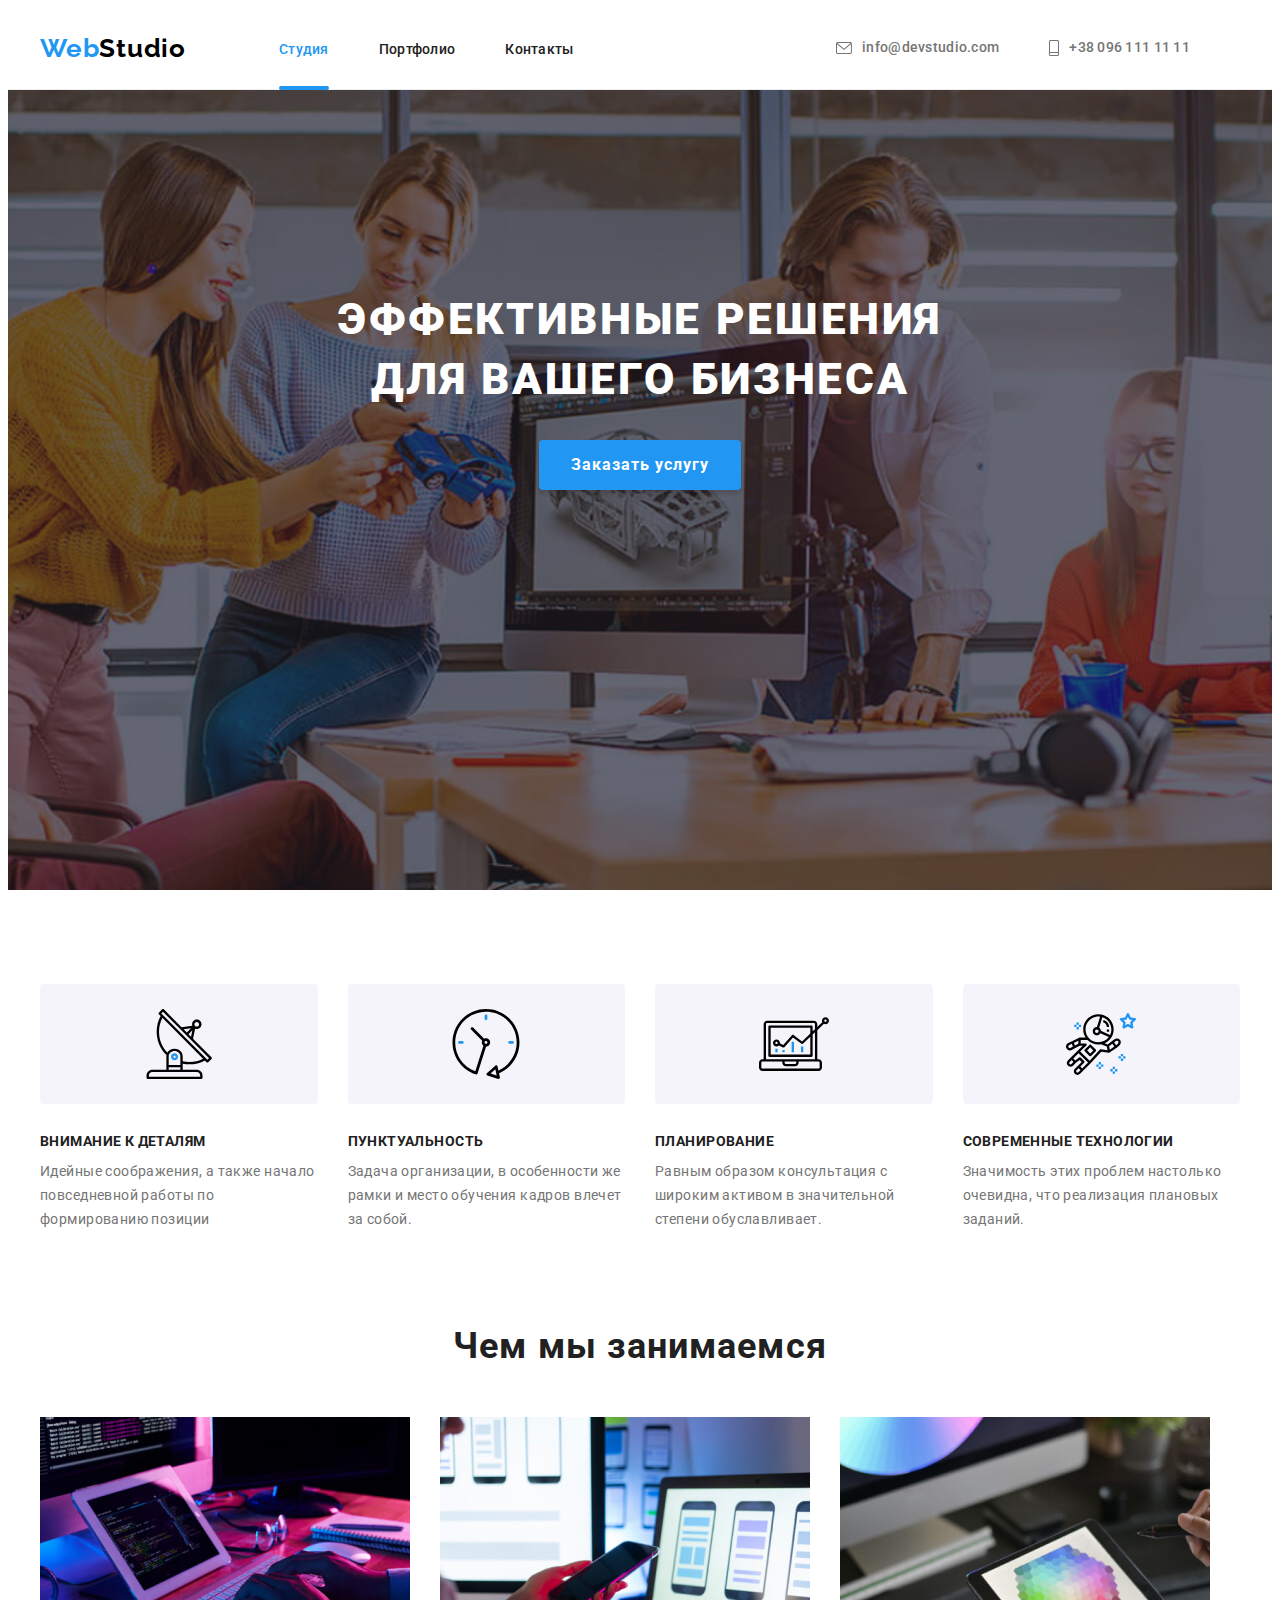
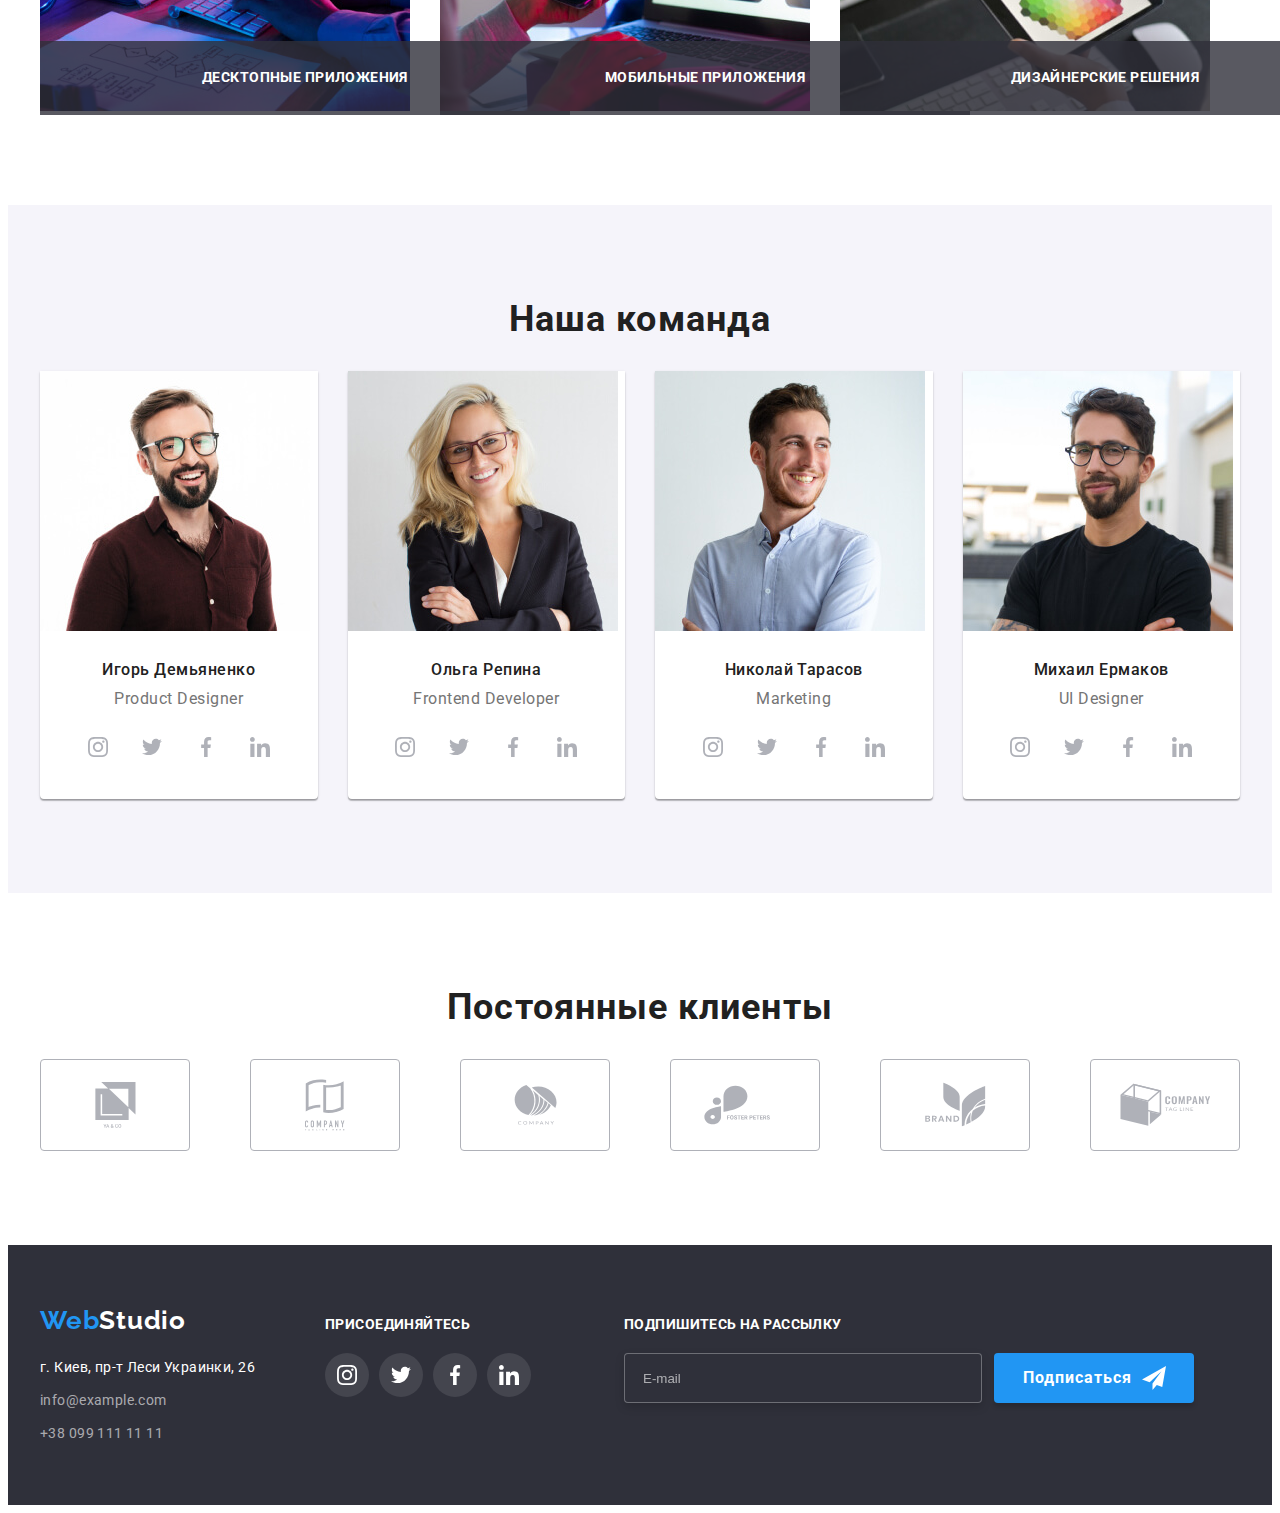
==== commit d265055c: "about" ====
--- a/index.html
+++ b/index.html
@@ -183,37 +183,88 @@
           <ul class="about__list list">
             <li class="about__item">
               <div class="about__thumb">
+                <picture>
+                <source
+                  media="(min-width: 1200px)"
+                  srcset="
+                    ./images/about-img/about1-desktop-1x.jpg 1x,
+                    ./images/about-img/about1-desktop-2x.jpg 2x
+                  "
+                />
+                <source
+                  media="(min-width: 1200px)"
+                  srcset="
+                    ./images/about-img/about1-desktop-1x.webp 1x,
+                    ./images/about-img/about1-desktop-2x.webp 2x
+                  "
+                  type="image/webp"
+                />
                 <img
                   class="about__img"
-                  src="./images/making-design.jpg"
+                  src="#"
                   alt="Сотрудник набирает текст на клавиатуре"
                   width="370"
                   height="294"
                 />
+                </picture>
                 <div class="about__label">Десктопные приложения</div>
               </div>
             </li>
             <li class="about__item">
               <div class="about__thumb">
+                <picture>
+                <source
+                  media="(min-width: 1200px)"
+                  srcset="
+                    ./images/about-img/about2-desktop-1x.jpg 1x,
+                    ./images/about-img/about2-desktop-2x.jpg 2x
+                  "
+                />
+                <source
+                  media="(min-width: 1200px)"
+                  srcset="
+                    ./images/about-img/about2-desktop-1x.webp 1x,
+                    ./images/about-img/about2-desktop-2x.webp 2x
+                  "
+                  type="image/webp"
+                />
                 <img
                   class="about__img"
-                  src="./images/choosing-color.jpg"
+                  src="#"
                   alt="Сотрудник выбирает разметку макета"
                   width="370"
                   height="294"
                 />
+                </picture>
                 <div class="about__label">Мобильные приложения</div>
               </div>
             </li>
             <li class="about__item">
               <div class="about__thumb">
+                <picture>
+                <source
+                  media="(min-width: 1200px)"
+                  srcset="
+                    ./images/about-img/about3-desktop-1x.jpg 1x,
+                    ./images/about-img/about3-desktop-2x.jpg 2x
+                  "
+                />
+                <source
+                  media="(min-width: 1200px)"
+                  srcset="
+                    ./images/about-img/about3-desktop-1x.webp 1x,
+                    ./images/about-img/about3-desktop-2x.webp 2x
+                  "
+                  type="image/webp"
+                />
                 <img
                   class="about__img"
-                  src="./images/testing.jpg"
+                  src="#"
                   alt="Сотрудник рассматривает цветовую гамму"
                   width="370"
                   height="294"
                 />
+                </picture>
                 <div class="about__label">Дизайнерские решения</div>
               </div>
             </li>
--- a/css/main.min.css
+++ b/css/main.min.css
@@ -1,2 +1,2 @@
-:root{--text-color: #757575;--link-color: #2196f3;--title-color: #212121;--main-color: #ffffff;--logo-color: #000000}.visually-hidden{position:absolute !important;clip:rect(1px 1px 1px 1px);clip:rect(1px, 1px, 1px, 1px);padding:0 !important;border:0 !important;height:1px !important;width:1px !important;overflow:hidden}h1,h2,h3,h4,h5,h6,p{margin-top:0;margin-bottom:0}ul,ol{margin-top:0;margin-bottom:0;padding-left:0}img{display:block;max-width:100%;height:auto}body{font-family:"Roboto", sans-serif;color:var(--title-color)}.list{list-style:none}.link{text-decoration:none}.section{padding-top:60px;padding-bottom:60px}@media screen and (min-width: 1200px){.section{padding-top:94px;padding-bottom:94px}}.container{padding-left:15px;padding-right:15px}@media screen and (min-width: 480px){.container{width:480px;margin:0 auto}}@media screen and (min-width: 768px){.container{width:768px}}@media screen and (min-width: 1200px){.container{width:1200px}}.logo{font-family:"Raleway", sans-serif;font-weight:700;font-size:24px;line-height:1.16;letter-spacing:0.03em}@media screen and (min-width: 1200px){.logo{font-size:26px;line-height:1.19}}.logo__web{color:var(--link-color)}.header__logo{color:var(--logo-color)}@media screen and (min-width: 1200px){.header__logo{margin-right:93px}}.footer__logo{color:#ffffff;margin-top:60px}.team__social{display:flex;justify-content:center;margin-top:16px;margin-bottom:24px}@media screen and (min-width: 1200px){.team__social{margin:16px 32px 30px 32px}}.team__social-item{margin-right:10px}.team__social-item:last-child{margin-right:0}.team-icon{background-color:white;fill:#afb1b8}.team-icon:hover,.team-icon:focus{background-color:var(--link-color);fill:var(--main-color)}.social__link-icon{display:flex;align-items:center;justify-content:center;width:44px;height:44px;border-radius:50%;transition:background-color 250ms linear,transform 250ms cubic-bezier(0.4, 0, 0.2, 1)}.social__link-icon:hover,.social__link-icon:focus{background-color:var(--link-color)}.social__list{display:flex;justify-content:center}.social__item{margin-right:10px}.social__item:last-child{margin-right:0}.social__icon{width:20px;height:20px}.title{font-weight:700;font-size:36px;line-height:1.16;text-align:center;letter-spacing:0.03em;margin-bottom:50px}.backdrop{position:fixed;top:0;left:0;width:100vw;height:100vh;background-color:rgba(0,0,0,0.2);transition:opacity 250ms linear,scale 1.25}.modal{position:absolute;width:450px;height:609px;left:50%;top:50%;background:#ffffff;box-shadow:0px 1px 3px rgba(0,0,0,0.12),0px 1px 1px rgba(0,0,0,0.14),0px 2px 1px rgba(0,0,0,0.2);border-radius:4px;padding:40px;transform:translate(-50%, -50%)}@media screen and (min-width: 1200px){.modal{width:528px;height:581px}}.close-btn{position:absolute;top:8px;right:8px;width:30px;height:30px;background:#ffffff;border-radius:50%;border:1px solid rgba(0,0,0,0.1);cursor:pointer;padding:0}.backdrop-icon{width:11px;height:11px;fill:#000000;transition:transform 250ms cubic-bezier(0.4, 0, 0.2, 1)}.backdrop-icon:hover{fill:var(--link-color)}.is-hidden{opacity:0;visibility:hidden;pointer-events:none}.modal-form{display:flex;flex-direction:column}.modal-form-icon{position:absolute;top:50%;left:14px;width:13px;height:13px;display:block;transform:translateY(-50%)}.modal-form-input{width:100%;height:40px;border:1px solid rgba(33,33,33,0.2);border-radius:4px;padding-left:42px;transition:transform 250ms cubic-bezier(0.4, 0, 0.2, 1)}.modal-form-input:focus{outline:none;border-color:var(--link-color)}.modal-form-input:focus+.modal-form-icon{fill:var(--link-color)}.modal-form-title{font-weight:700;font-size:20px;line-height:1.5;text-align:center;letter-spacing:0.03em;color:var(--title-color);margin-bottom:12px}@media screen and (min-width: 1200px){.modal-form-title{line-height:1.15}}.modal-form-label{display:block;font-size:12px;line-height:1.16;letter-spacing:0.01em;color:var(--text-color);margin-bottom:10px}.modal-form-box{display:block;position:relative;margin-top:4px}.modal-form-btn{width:200px;height:50px;background:#188ce8;box-shadow:0px 4px 4px rgba(0,0,0,0.15);border-radius:4px;padding:10px 55px;margin-left:auto;margin-right:auto;font-weight:700;font-size:16px;line-height:1.87;display:flex;align-items:center;text-align:center;letter-spacing:0.06em;color:var(--main-color);border:none;cursor:pointer;font-family:inherit}.modal-form-link{text-decoration-skip-ink:none;color:var(--link-color)}.modal-form-checkbox-label{display:flex;align-items:center;justify-content:center;font-size:12px;line-height:1.16;letter-spacing:0.03em;color:var(--text-color);margin-top:20px;margin-bottom:30px}@media screen and (min-width: 1200px){.modal-form-checkbox-label{font-size:14px;line-height:1.71;margin-right:9px}}.modal-form-checkbox-label::before{display:block;content:"";width:16px;height:15px;border:2px solid #212121;border-radius:4px;cursor:pointer;margin-right:9px}.modal-form-checkbox:checked+.modal-form-checkbox-label::before{background:var(--link-color);border-radius:2px;border:none;background-image:url(../images/check.svg);background-repeat:no-repeat;background-position:center center}.modal-feedback{width:100%;height:120px;margin-top:4px;padding-top:12px;padding-left:16px;resize:none;border:1px solid rgba(33,33,33,0.2);border-radius:4px;font-style:inherit;transition:transform 250ms cubic-bezier(0.4, 0, 0.2, 1)}.modal-feedback:focus{outline:none;border-color:var(--link-color)}.modal-feedback::placeholder{color:rgba(117,117,117,0.5)}.menu__list{display:none}@media screen and (min-width: 768px){.menu__list{display:flex;align-items:center}}@media screen and (min-width: 768px){.menu__item:not(:last-child){margin-right:50px}}@media screen and (min-width: 768px){.menu__link{position:relative;font-weight:500;font-size:14px;line-height:1.14;letter-spacing:0.02em;color:var(--title-color);transition:color 250ms linear,transform 250ms cubic-bezier(0.4, 0, 0.2, 1)}.menu__link.current{color:var(--link-color)}.menu__link.current::after{content:" ";position:absolute;bottom:-33px;display:block;height:4px;width:100%;background:#2196f3;border-radius:2px}.menu__link:hover,.menu__link:focus{color:var(--link-color);fill:var(--link-color)}}@media screen and (min-width: 768px){.contacts__link{display:flex;align-items:center;font-weight:500;font-size:14px;line-height:1.14;letter-spacing:0.02em;fill:var(--text-color);color:var(--text-color);transition:color 250ms linear,transform 250ms cubic-bezier(0.4, 0, 0.2, 1)}.contacts__link:hover,.contacts__link:focus{color:var(--link-color);fill:var(--link-color)}}@media screen and (min-width: 1200px){.contacts__link{margin-right:50px}}@media screen and (min-width: 768px){.contacts__icon{margin-right:10px}}.header__contacts{display:none}@media screen and (min-width: 768px){.header__contacts{display:flex;flex-direction:column}}@media screen and (min-width: 1200px){.header__contacts{margin-left:auto;display:flex;align-items:center;flex-direction:inherit}}.burger-btn{background-color:transparent;border:none;padding:0;line-height:0}@media screen and (min-width: 768px){.burger-btn{display:none}}.burger-btn__icon{width:24px;height:16px;transition:transform 250ms cubic-bezier(0.4, 0, 0.2, 1)}.burger-btn__icon:hover{fill:var(--link-color)}.header-container{display:flex;justify-content:space-between;align-items:center}@media screen and (min-width: 768px){.header-container{display:flex;align-items:center}}.header{padding-top:16px;padding-bottom:16px}@media screen and (min-width: 768px){.header{padding:25px 0;border-bottom:1px solid #ececec}}@media screen and (min-width: 768px){.header__contacts-item:not(:last-child){margin-bottom:10px}}@media screen and (min-width: 1200px){.header__contacts-item:not(:last-child){margin-bottom:0}}.mobile-menu{position:fixed;left:0;top:0;width:100vw;height:100%;z-index:100;background-color:#ffffff;opacity:0;visibility:hidden;pointer-events:none}.mobile-menu.is-open{opacity:1;visibility:visible;pointer-events:auto}.mobile-menu__container{display:flex;flex-direction:column;height:100%;justify-content:space-between;position:relative;min-height:450px;padding:48px 40px}.close-btn{width:18px;height:18px;background-color:transparent;border:none;padding:0;line-height:0}.close-btn__icon{width:18px;height:18px;transition:transform 250ms cubic-bezier(0.4, 0, 0.2, 1)}.close-btn__icon:hover{fill:var(--link-color)}.mobile-menu__close-btn{position:absolute;top:21px;right:25px}.nav-list__link{font-weight:500;font-size:40px;line-height:1.17;text-align:center;letter-spacing:0.02em;color:#212121}.mobile-box{display:flex;flex-wrap:wrap}.mobile-contacts__item:not(:last-child){margin-bottom:32px}.mobile-contacts{margin-bottom:64px}.mobile-contacts__link-tel{font-weight:500;font-size:34px;line-height:1.17px;letter-spacing:0.02em;color:#2196f3}.mobile-contacts__link-mail{font-weight:500;font-size:24px;line-height:1.16;letter-spacing:0.02em;color:#757575}.mobile-social{display:flex}.mobile-social__link{font-weight:500;font-size:18px;line-height:1.22;letter-spacing:0.02em;color:#2196f3}.nav-list__item:not(:last-child){margin-bottom:36px}.mobile-social__item:not(:last-child){border-right:1px solid rgba(33,33,33,0.2);padding-right:10px;margin-left:10px}.mobile-social__item:first-child{margin-left:0}.mobile-social__item:last-child{border-right:none;padding-right:0;margin-left:10px}.hero{min-height:400px;margin:0 auto;padding:118px 0;background-image:linear-gradient(rgba(47,48,58,0.4), rgba(47,48,58,0.4)),url("./images/header-img/header-mob-1x.jpg 1x, ./images/header-img/header-mob-2x.jpg 2x,");background-position:center;background-size:cover;background-repeat:no-repeat}.hero__title{width:360px;margin:0 auto 30px;font-weight:900;font-size:26px;line-height:1.61;text-align:center;letter-spacing:0.06em;text-transform:uppercase;color:var(--main-color)}.hero__button{padding:10px 32px;margin-left:auto;margin-right:auto;font-weight:700;font-size:16px;line-height:1.87;display:flex;align-items:center;text-align:center;letter-spacing:0.06em;color:var(--main-color);background:var(--link-color);box-shadow:0px 4px 4px rgba(0,0,0,0.15);border-radius:4px;border:none;cursor:pointer;font-family:inherit}@media (min-device-pixel-ratio: 2) and (max-width: 767px), (min-resolution: 192dpi) and (max-width: 767px), (min-resolution: 2dppx) and (max-width: 767px){.hero{background-image:linear-gradient(rgba(47,48,58,0.4), rgba(47,48,58,0.4)),url("/images/header-img/header-mob-2x.jpg")}}@media screen and (min-width: 768px){.hero{background-image:linear-gradient(rgba(47,48,58,0.4), rgba(47,48,58,0.4)),url("/images/header-img/header-tablet-1x.jpg")}}@media (min-device-pixel-ratio: 2) and (min-width: 768px), (min-resolution: 192dpi) and (min-width: 768px), (min-resolution: 2dppx) and (min-width: 768px){.hero{background-image:linear-gradient(rgba(47,48,58,0.4), rgba(47,48,58,0.4)),url("/images/header-img/header-tablet-2x.jpg")}}@media screen and (min-width: 1200px){.hero{padding:200px 0;background-image:linear-gradient(rgba(47,48,58,0.4), rgba(47,48,58,0.4)),url("/images/header-img/header-desktop-1x.jpg")}.hero__title{width:696px;font-size:44px;line-height:1.36}}@media (min-device-pixel-ratio: 2) and (min-width: 1200px), (min-resolution: 192dpi) and (min-width: 1200px), (min-resolution: 2dppx) and (min-width: 1200px){.hero{background-color:#c4c4c4;background-image:linear-gradient(rgba(47,48,58,0.4), rgba(47,48,58,0.4)),url("/images/header-img/header-desktop-2x.jpg")}}.features__box{display:flex;align-items:center;justify-content:center;margin-right:auto;margin-left:auto;margin-bottom:30px;height:120px;background:#f5f4fa;border-radius:4px}.features__icon{width:70px;height:70px}.features__title{font-weight:700;font-size:14px;line-height:1.14;letter-spacing:0.03em;text-align:center;margin-bottom:10px;margin-top:30px;text-transform:uppercase}@media screen and (min-width: 768px){.features__title{text-align:left}}.features__desc{font-size:14px;line-height:1.71;letter-spacing:0.03em;color:var(--text-color)}.features__item{width:100%;margin-top:30px}@media screen and (min-width: 768px){.features__item{flex-basis:calc((100% - 60px) / 2);margin-left:30px}}@media screen and (min-width: 1200px){.features__item{flex-basis:calc((100% - 120px) / 4)}}.features__list{margin-top:-30px}@media screen and (min-width: 768px){.features__list{display:flex;flex-wrap:wrap;margin-left:-30px}}.about{display:none}@media screen and (min-width: 1200px){.about{padding-top:0}.about__list{display:flex;flex-wrap:wrap;margin-top:-30px;margin-left:-30px}.about__item{width:370px;flex-wrap:calc((100% - 90px) / 3);margin-top:30px;margin-left:30px}.about__thumb{position:relative}.about__label{position:absolute;top:224px;margin:0;padding:27px 80px;width:100%;background:rgba(47,48,58,0.8);font-weight:bold;font-size:14px;line-height:1.42;text-align:center;letter-spacing:0.03em;text-transform:uppercase;color:var(--main-color)}}.team{background:#f5f4fa}.team__list{display:flex;flex-wrap:wrap;margin-top:-30px}@media screen and (min-width: 768px){.team__list{display:flex;flex-wrap:wrap;margin-left:-30px}}.team__item{width:100%;margin-top:30px;background:#ffffff;box-shadow:0px 1px 3px rgba(0,0,0,0.12),0px 1px 1px rgba(0,0,0,0.14),0px 2px 1px rgba(0,0,0,0.2);border-radius:0px 0px 4px 4px}@media screen and (min-width: 768px){.team__item{flex-basis:calc((100% - 60px) / 2);margin-left:30px}}@media screen and (min-width: 1200px){.team__item{flex-basis:calc((100% - 120px) / 4)}}.team__name{font-weight:500;font-size:16px;line-height:1.18;text-align:center;letter-spacing:0.03em;margin-bottom:10px}.team__position{font-size:16px;line-height:1.18;text-align:center;letter-spacing:0.03em;color:var(--text-color)}.team__text{padding-top:30px}.mob-tabl-title{margin-bottom:30px}@media screen and (max-width: 1200px){.mob-tabl-title{font-weight:700;font-size:28px;line-height:1.17;text-align:center;letter-spacing:0.03em}}.customer__list{display:flex;flex-wrap:wrap;margin-top:-30px;margin-left:-30px}@media screen and (min-width: 1200px){.customer__list{display:flex;flex-wrap:nowrap;justify-content:center}}.customer__item{width:100%;margin-left:30px;margin-top:30px;flex-basis:calc((100% - 60px) / 2)}@media screen and (min-width: 768px){.customer__item{flex-basis:calc((100% - 90px) / 3)}}@media screen and (min-width: 1200px){.customer__item{margin-right:30px}.customer__item:last-child{margin-right:0}}.customer__link{display:flex;align-items:center;justify-content:center;height:92px;border:1px solid #afb1b8;box-sizing:border-box;border-radius:4px;fill:#afb1b8;transition:border-color 250ms linear,transform 250ms cubic-bezier(0.4, 0, 0.2, 1)}.customer__link:hover,.customer__link:focus{fill:var(--link-color);border-color:var(--link-color)}.footer-container{padding:60px 0;background:#2f303a}.footer-box{text-align:center}@media screen and (min-width: 1200px){.footer-box{display:flex;align-items:baseline;text-align:inherit}}.footer-icon{background:rgba(255,255,255,0.1);fill:var(--main-color)}.address__link{color:rgba(255,255,255,0.6);transition:color 250ms linear,transform 250ms cubic-bezier(0.4, 0, 0.2, 1)}.address__link:hover,.address__link:focus{color:var(--link-color);fill:var(--link-color)}.address{font-size:14px;font-style:normal;margin-top:20px;line-height:1.71;letter-spacing:0.03em;color:var(--main-color)}.address__item{margin-bottom:9px;color:var(--main-color)}.address__item:last-child{margin-bottom:0}.social{margin-top:60px;margin-bottom:60px}.social__title{font-family:Roboto;font-weight:700;font-size:14px;line-height:1.14;letter-spacing:0.03em;text-transform:uppercase;margin-bottom:20px;color:var(--main-color)}@media screen and (min-width: 768px){.social{margin-top:0px;margin-bottom:45px}}@media screen and (min-width: 1200px){.social{margin-left:70px}}.footer__form{margin-top:60px}@media screen and (min-width: 1200px){.footer__form{margin-left:93px;margin-top:0}.footer__form-mail{display:flex;align-items:baseline}}.footer-button{width:200px;height:50px;background:var(--link-color);box-shadow:0px 4px 4px rgba(0,0,0,0.15);border-radius:4px;padding-left:29px;margin-left:auto;margin-right:auto;margin-top:20px;font-weight:700;font-size:16px;line-height:1.87;display:flex;align-items:center;text-align:center;letter-spacing:0.06em;color:var(--main-color);border:none;cursor:pointer;font-family:inherit}@media screen and (min-width: 1200px){.footer-button{margin-top:0}}.footer__input{width:100%;height:50px;margin-right:12px;color:var(--main-color);border:1px solid rgba(255,255,255,0.3);box-sizing:border-box;filter:drop-shadow(0px 4px 4px rgba(0,0,0,0.15));border-radius:4px;background:#2f303a}.footer__input::placeholder{padding:15px 16px;color:rgba(255,255,255,0.6)}@media screen and (min-width: 768px){.footer__input{max-width:450px}}@media screen and (min-width: 1200px){.footer__input{min-width:358px;width:inherit}}.form__icon{width:24px;height:24px;margin-left:10px}@media screen and (min-width: 768px){.footer-box-tablet{display:flex;align-items:baseline;justify-content:space-around}}.filter__list{margin:0 auto 40px;display:flex;flex-wrap:wrap}@media screen and (min-width: 768px){.filter__list{margin:0 auto 30px;display:flex;align-items:center;justify-content:center}}@media screen and (min-width: 1200px){.filter__list{margin:0 auto 50px}}.filter-button{font-weight:500;font-size:16px;line-height:1.62;text-align:center;letter-spacing:0.03em;cursor:pointer;font-family:inherit;text-align:center;border-radius:4px;border:none;background:#f5f4fa;padding:6px 22px;transition:background-color 250ms linear,transform 250ms cubic-bezier(0.4, 0, 0.2, 1);transition:box-shadow 250ms linear,transform 250ms cubic-bezier(0.4, 0, 0.2, 1)}.filter-button:hover,.filter-button:focus{color:var(--main-color);background:var(--link-color);box-shadow:0px 3px 1px rgba(0,0,0,0.1),0px 1px 2px rgba(0,0,0,0.08),0px 2px 2px rgba(0,0,0,0.12)}.filter__item:not(:last-child){margin-bottom:15px;margin-right:8px}@media screen and (min-width: 768px){.filter__item:not(:last-child){margin-bottom:0}}.portfolio__title{font-weight:700;font-size:18px;line-height:2;letter-spacing:0.06em;color:var(--title-color)}.portfolio__txt{font-size:16px;line-height:1.87;letter-spacing:0.03em;color:var(--text-color)}.portfolio__text{display:block;border-bottom:1px solid #eeeeee;border-left:1px solid #eeeeee;border-right:1px solid #eeeeee;padding:20px 24px}.portfolio__card{width:100%;margin-top:30px;transition:box-shadow 250ms cubic-bezier(0.4, 0, 0.2, 1)}.portfolio__card:hover,.portfolio__card:focus{box-shadow:0px 1px 1px rgba(0,0,0,0.12),0px 4px 4px rgba(0,0,0,0.06),1px 4px 6px rgba(0,0,0,0.16)}@media screen and (min-width: 768px){.portfolio__card{flex-basis:calc((100% - 60px) / 2);margin-left:30px}}@media screen and (min-width: 1200px){.portfolio__card{flex-basis:calc((100% - 90px) / 3)}}.portfolio__list{display:flex;flex-wrap:wrap;margin-top:-30px}@media screen and (min-width: 768px){.portfolio__list{margin-left:-30px}}.portfolio__link{display:block}.portfolio__link:hover .overlay,.portfolio__link:focus .overlay{transform:translateY(0)}.portfolio__overlay{position:relative;overflow:hidden}.overlay{position:absolute;top:0;left:0;width:100%;height:100%;overflow:auto;font-weight:400;font-size:18px;line-height:1.55;padding:63px 24px;letter-spacing:0.03em;color:var(--main-color);background:var(--link-color);transform:translateY(100%);transition:transform 250ms cubic-bezier(0.4, 0, 0.2, 1)}
+:root{--text-color: #757575;--link-color: #2196f3;--title-color: #212121;--main-color: #ffffff;--logo-color: #000000}.visually-hidden{position:absolute !important;clip:rect(1px 1px 1px 1px);clip:rect(1px, 1px, 1px, 1px);padding:0 !important;border:0 !important;height:1px !important;width:1px !important;overflow:hidden}h1,h2,h3,h4,h5,h6,p{margin-top:0;margin-bottom:0}ul,ol{margin-top:0;margin-bottom:0;padding-left:0}img{display:block;max-width:100%;height:auto}body{font-family:"Roboto", sans-serif;color:var(--title-color)}.list{list-style:none}.link{text-decoration:none}.section{padding-top:60px;padding-bottom:60px}@media screen and (min-width: 1200px){.section{padding-top:94px;padding-bottom:94px}}.container{padding-left:15px;padding-right:15px}@media screen and (min-width: 480px){.container{width:480px;margin:0 auto}}@media screen and (min-width: 768px){.container{width:768px}}@media screen and (min-width: 1200px){.container{width:1200px}}.logo{font-family:"Raleway", sans-serif;font-weight:700;font-size:24px;line-height:1.16;letter-spacing:0.03em}@media screen and (min-width: 1200px){.logo{font-size:26px;line-height:1.19}}.logo__web{color:var(--link-color)}.header__logo{color:var(--logo-color)}@media screen and (min-width: 1200px){.header__logo{margin-right:93px}}.footer__logo{color:#ffffff;margin-top:60px}.team__social{display:flex;justify-content:center;margin-top:16px;margin-bottom:24px}@media screen and (min-width: 1200px){.team__social{margin:16px 32px 30px 32px}}.team__social-item{margin-right:10px}.team__social-item:last-child{margin-right:0}.team-icon{background-color:white;fill:#afb1b8}.team-icon:hover,.team-icon:focus{background-color:var(--link-color);fill:var(--main-color)}.social__link-icon{display:flex;align-items:center;justify-content:center;width:44px;height:44px;border-radius:50%;transition:background-color 250ms linear,transform 250ms cubic-bezier(0.4, 0, 0.2, 1)}.social__link-icon:hover,.social__link-icon:focus{background-color:var(--link-color)}.social__list{display:flex;justify-content:center}.social__item{margin-right:10px}.social__item:last-child{margin-right:0}.social__icon{width:20px;height:20px}.title{font-weight:700;font-size:36px;line-height:1.16;text-align:center;letter-spacing:0.03em;margin-bottom:50px}.backdrop{position:fixed;top:0;left:0;width:100vw;height:100vh;background-color:rgba(0,0,0,0.2);transition:opacity 250ms linear,scale 1.25}.modal{position:absolute;width:450px;height:609px;left:50%;top:50%;background:#ffffff;box-shadow:0px 1px 3px rgba(0,0,0,0.12),0px 1px 1px rgba(0,0,0,0.14),0px 2px 1px rgba(0,0,0,0.2);border-radius:4px;padding:40px;transform:translate(-50%, -50%)}@media screen and (min-width: 1200px){.modal{width:528px;height:581px}}.close-btn{position:absolute;top:8px;right:8px;width:30px;height:30px;background:#ffffff;border-radius:50%;border:1px solid rgba(0,0,0,0.1);cursor:pointer;padding:0}.backdrop-icon{width:11px;height:11px;fill:#000000;transition:transform 250ms cubic-bezier(0.4, 0, 0.2, 1)}.backdrop-icon:hover{fill:var(--link-color)}.is-hidden{opacity:0;visibility:hidden;pointer-events:none}.modal-form{display:flex;flex-direction:column}.modal-form-icon{position:absolute;top:50%;left:14px;width:13px;height:13px;display:block;transform:translateY(-50%)}.modal-form-input{width:100%;height:40px;border:1px solid rgba(33,33,33,0.2);border-radius:4px;padding-left:42px;transition:transform 250ms cubic-bezier(0.4, 0, 0.2, 1)}.modal-form-input:focus{outline:none;border-color:var(--link-color)}.modal-form-input:focus+.modal-form-icon{fill:var(--link-color)}.modal-form-title{font-weight:700;font-size:20px;line-height:1.5;text-align:center;letter-spacing:0.03em;color:var(--title-color);margin-bottom:12px}@media screen and (min-width: 1200px){.modal-form-title{line-height:1.15}}.modal-form-label{display:block;font-size:12px;line-height:1.16;letter-spacing:0.01em;color:var(--text-color);margin-bottom:10px}.modal-form-box{display:block;position:relative;margin-top:4px}.modal-form-btn{width:200px;height:50px;background:#188ce8;box-shadow:0px 4px 4px rgba(0,0,0,0.15);border-radius:4px;padding:10px 55px;margin-left:auto;margin-right:auto;font-weight:700;font-size:16px;line-height:1.87;display:flex;align-items:center;text-align:center;letter-spacing:0.06em;color:var(--main-color);border:none;cursor:pointer;font-family:inherit}.modal-form-link{text-decoration-skip-ink:none;color:var(--link-color)}.modal-form-checkbox-label{display:flex;align-items:center;justify-content:center;font-size:12px;line-height:1.16;letter-spacing:0.03em;color:var(--text-color);margin-top:20px;margin-bottom:30px}@media screen and (min-width: 1200px){.modal-form-checkbox-label{font-size:14px;line-height:1.71;margin-right:9px}}.modal-form-checkbox-label::before{display:block;content:"";width:16px;height:15px;border:2px solid #212121;border-radius:4px;cursor:pointer;margin-right:9px}.modal-form-checkbox:checked+.modal-form-checkbox-label::before{background:var(--link-color);border-radius:2px;border:none;background-image:url(../images/check.svg);background-repeat:no-repeat;background-position:center center}.modal-feedback{width:100%;height:120px;margin-top:4px;padding-top:12px;padding-left:16px;resize:none;border:1px solid rgba(33,33,33,0.2);border-radius:4px;font-style:inherit;transition:transform 250ms cubic-bezier(0.4, 0, 0.2, 1)}.modal-feedback:focus{outline:none;border-color:var(--link-color)}.modal-feedback::placeholder{color:rgba(117,117,117,0.5)}.menu__list{display:none}@media screen and (min-width: 768px){.menu__list{display:flex;align-items:center}}@media screen and (min-width: 768px){.menu__item:not(:last-child){margin-right:50px}}@media screen and (min-width: 768px){.menu__link{position:relative;font-weight:500;font-size:14px;line-height:1.14;letter-spacing:0.02em;color:var(--title-color);transition:color 250ms linear,transform 250ms cubic-bezier(0.4, 0, 0.2, 1)}.menu__link.current{color:var(--link-color)}.menu__link.current::after{content:" ";position:absolute;bottom:-33px;display:block;height:4px;width:100%;background:#2196f3;border-radius:2px}.menu__link:hover,.menu__link:focus{color:var(--link-color);fill:var(--link-color)}}@media screen and (min-width: 768px){.contacts__link{display:flex;align-items:center;font-weight:500;font-size:14px;line-height:1.14;letter-spacing:0.02em;fill:var(--text-color);color:var(--text-color);transition:color 250ms linear,transform 250ms cubic-bezier(0.4, 0, 0.2, 1)}.contacts__link:hover,.contacts__link:focus{color:var(--link-color);fill:var(--link-color)}}@media screen and (min-width: 1200px){.contacts__link{margin-right:50px}}@media screen and (min-width: 768px){.contacts__icon{margin-right:10px}}.header__contacts{display:none}@media screen and (min-width: 768px){.header__contacts{display:flex;flex-direction:column}}@media screen and (min-width: 1200px){.header__contacts{margin-left:auto;display:flex;align-items:center;flex-direction:inherit}}.burger-btn{background-color:transparent;border:none;padding:0;line-height:0}@media screen and (min-width: 768px){.burger-btn{display:none}}.burger-btn__icon{width:24px;height:16px;transition:transform 250ms cubic-bezier(0.4, 0, 0.2, 1)}.burger-btn__icon:hover{fill:var(--link-color)}.header-container{display:flex;justify-content:space-between;align-items:center}@media screen and (min-width: 768px){.header-container{display:flex;align-items:center}}.header{padding-top:16px;padding-bottom:16px}@media screen and (min-width: 768px){.header{padding:25px 0;border-bottom:1px solid #ececec}}@media screen and (min-width: 768px){.header__contacts-item:not(:last-child){margin-bottom:10px}}@media screen and (min-width: 1200px){.header__contacts-item:not(:last-child){margin-bottom:0}}.mobile-menu{position:fixed;left:0;top:0;width:100vw;height:100%;z-index:100;background-color:#ffffff;opacity:0;visibility:hidden;pointer-events:none}.mobile-menu.is-open{opacity:1;visibility:visible;pointer-events:auto}.mobile-menu__container{display:flex;flex-direction:column;height:100%;justify-content:space-between;position:relative;min-height:450px;padding:48px 40px}.close-btn{width:18px;height:18px;background-color:transparent;border:none;padding:0;line-height:0}.close-btn__icon{width:18px;height:18px;transition:transform 250ms cubic-bezier(0.4, 0, 0.2, 1)}.close-btn__icon:hover{fill:var(--link-color)}.mobile-menu__close-btn{position:absolute;top:21px;right:25px}.nav-list__link{font-weight:500;font-size:40px;line-height:1.17;text-align:center;letter-spacing:0.02em;color:#212121}.mobile-box{display:flex;flex-wrap:wrap}.mobile-contacts__item:not(:last-child){margin-bottom:32px}.mobile-contacts{margin-bottom:64px}.mobile-contacts__link-tel{font-weight:500;font-size:34px;line-height:1.17px;letter-spacing:0.02em;color:#2196f3}.mobile-contacts__link-mail{font-weight:500;font-size:24px;line-height:1.16;letter-spacing:0.02em;color:#757575}.mobile-social{display:flex}.mobile-social__link{font-weight:500;font-size:18px;line-height:1.22;letter-spacing:0.02em;color:#2196f3}.nav-list__item:not(:last-child){margin-bottom:36px}.mobile-social__item:not(:last-child){border-right:1px solid rgba(33,33,33,0.2);padding-right:10px;margin-left:10px}.mobile-social__item:first-child{margin-left:0}.mobile-social__item:last-child{border-right:none;padding-right:0;margin-left:10px}.hero{min-height:400px;margin:0 auto;padding:118px 0;background-image:linear-gradient(rgba(47,48,58,0.4), rgba(47,48,58,0.4)),url("../images/header-img/header-mob-1x.jpg 1x, ../images/header-img/header-mob-2x.jpg 2x,");background-position:center;background-size:cover;background-repeat:no-repeat}.hero__title{width:360px;margin:0 auto 30px;font-weight:900;font-size:26px;line-height:1.61;text-align:center;letter-spacing:0.06em;text-transform:uppercase;color:var(--main-color)}.hero__button{padding:10px 32px;margin-left:auto;margin-right:auto;font-weight:700;font-size:16px;line-height:1.87;display:flex;align-items:center;text-align:center;letter-spacing:0.06em;color:var(--main-color);background:var(--link-color);box-shadow:0px 4px 4px rgba(0,0,0,0.15);border-radius:4px;border:none;cursor:pointer;font-family:inherit}@media (min-device-pixel-ratio: 2) and (max-width: 767px), (min-resolution: 192dpi) and (max-width: 767px), (min-resolution: 2dppx) and (max-width: 767px){.hero{background-image:linear-gradient(rgba(47,48,58,0.4), rgba(47,48,58,0.4)),url("../images/header-img/header-mob-2x.jpg")}}@media screen and (min-width: 768px){.hero{background-image:linear-gradient(rgba(47,48,58,0.4), rgba(47,48,58,0.4)),url("../images/header-img/header-tablet-1x.jpg")}}@media (min-device-pixel-ratio: 2) and (min-width: 768px), (min-resolution: 192dpi) and (min-width: 768px), (min-resolution: 2dppx) and (min-width: 768px){.hero{background-image:linear-gradient(rgba(47,48,58,0.4), rgba(47,48,58,0.4)),url("../images/header-img/header-tablet-2x.jpg")}}@media screen and (min-width: 1200px){.hero{padding:200px 0;background-image:linear-gradient(rgba(47,48,58,0.4), rgba(47,48,58,0.4)),url("../images/header-img/header-desktop-1x.jpg")}.hero__title{width:696px;font-size:44px;line-height:1.36}}@media (min-device-pixel-ratio: 2) and (min-width: 1200px), (min-resolution: 192dpi) and (min-width: 1200px), (min-resolution: 2dppx) and (min-width: 1200px){.hero{background-color:#c4c4c4;background-image:linear-gradient(rgba(47,48,58,0.4), rgba(47,48,58,0.4)),url("../images/header-img/header-desktop-2x.jpg")}}.features__box{display:flex;align-items:center;justify-content:center;margin-right:auto;margin-left:auto;margin-bottom:30px;height:120px;background:#f5f4fa;border-radius:4px}.features__icon{width:70px;height:70px}.features__title{font-weight:700;font-size:14px;line-height:1.14;letter-spacing:0.03em;text-align:center;margin-bottom:10px;margin-top:30px;text-transform:uppercase}@media screen and (min-width: 768px){.features__title{text-align:left}}.features__desc{font-size:14px;line-height:1.71;letter-spacing:0.03em;color:var(--text-color)}.features__item{width:100%;margin-top:30px}@media screen and (min-width: 768px){.features__item{flex-basis:calc((100% - 60px) / 2);margin-left:30px}}@media screen and (min-width: 1200px){.features__item{flex-basis:calc((100% - 120px) / 4)}}.features__list{margin-top:-30px}@media screen and (min-width: 768px){.features__list{display:flex;flex-wrap:wrap;margin-left:-30px}}.about{display:none}@media screen and (min-width: 1200px){.about{display:block;padding-top:0}.about__list{display:flex;flex-wrap:wrap;margin-top:-30px;margin-left:-30px}.about__item{width:370px;flex-wrap:calc((100% - 90px) / 3);margin-top:30px;margin-left:30px}.about__thumb{position:relative}.about__label{position:absolute;top:224px;margin:0;padding:27px 80px;width:100%;background:rgba(47,48,58,0.8);font-weight:bold;font-size:14px;line-height:1.42;text-align:center;letter-spacing:0.03em;text-transform:uppercase;color:var(--main-color)}}.team{background:#f5f4fa}.team__list{display:flex;flex-wrap:wrap;margin-top:-30px}@media screen and (min-width: 768px){.team__list{display:flex;flex-wrap:wrap;margin-left:-30px}}.team__item{width:100%;margin-top:30px;background:#ffffff;box-shadow:0px 1px 3px rgba(0,0,0,0.12),0px 1px 1px rgba(0,0,0,0.14),0px 2px 1px rgba(0,0,0,0.2);border-radius:0px 0px 4px 4px}@media screen and (min-width: 768px){.team__item{flex-basis:calc((100% - 60px) / 2);margin-left:30px}}@media screen and (min-width: 1200px){.team__item{flex-basis:calc((100% - 120px) / 4)}}.team__name{font-weight:500;font-size:16px;line-height:1.18;text-align:center;letter-spacing:0.03em;margin-bottom:10px}.team__position{font-size:16px;line-height:1.18;text-align:center;letter-spacing:0.03em;color:var(--text-color)}.team__text{padding-top:30px}.mob-tabl-title{margin-bottom:30px}@media screen and (max-width: 1200px){.mob-tabl-title{font-weight:700;font-size:28px;line-height:1.17;text-align:center;letter-spacing:0.03em}}.customer__list{display:flex;flex-wrap:wrap;margin-top:-30px;margin-left:-30px}@media screen and (min-width: 1200px){.customer__list{display:flex;flex-wrap:nowrap;justify-content:center}}.customer__item{width:100%;margin-left:30px;margin-top:30px;flex-basis:calc((100% - 60px) / 2)}@media screen and (min-width: 768px){.customer__item{flex-basis:calc((100% - 90px) / 3)}}@media screen and (min-width: 1200px){.customer__item{margin-right:30px}.customer__item:last-child{margin-right:0}}.customer__link{display:flex;align-items:center;justify-content:center;height:92px;border:1px solid #afb1b8;box-sizing:border-box;border-radius:4px;fill:#afb1b8;transition:border-color 250ms linear,transform 250ms cubic-bezier(0.4, 0, 0.2, 1)}.customer__link:hover,.customer__link:focus{fill:var(--link-color);border-color:var(--link-color)}.footer-container{padding:60px 0;background:#2f303a}.footer-box{text-align:center}@media screen and (min-width: 1200px){.footer-box{display:flex;align-items:baseline;text-align:inherit}}.footer-icon{background:rgba(255,255,255,0.1);fill:var(--main-color)}.address__link{color:rgba(255,255,255,0.6);transition:color 250ms linear,transform 250ms cubic-bezier(0.4, 0, 0.2, 1)}.address__link:hover,.address__link:focus{color:var(--link-color);fill:var(--link-color)}.address{font-size:14px;font-style:normal;margin-top:20px;line-height:1.71;letter-spacing:0.03em;color:var(--main-color)}.address__item{margin-bottom:9px;color:var(--main-color)}.address__item:last-child{margin-bottom:0}.social{margin-top:60px;margin-bottom:60px}.social__title{font-family:Roboto;font-weight:700;font-size:14px;line-height:1.14;letter-spacing:0.03em;text-transform:uppercase;margin-bottom:20px;color:var(--main-color)}@media screen and (min-width: 768px){.social{margin-top:0px;margin-bottom:45px}}@media screen and (min-width: 1200px){.social{margin-left:70px}}.footer__form{margin-top:60px}@media screen and (min-width: 1200px){.footer__form{margin-left:93px;margin-top:0}.footer__form-mail{display:flex;align-items:baseline}}.footer-button{width:200px;height:50px;background:var(--link-color);box-shadow:0px 4px 4px rgba(0,0,0,0.15);border-radius:4px;padding-left:29px;margin-left:auto;margin-right:auto;margin-top:20px;font-weight:700;font-size:16px;line-height:1.87;display:flex;align-items:center;text-align:center;letter-spacing:0.06em;color:var(--main-color);border:none;cursor:pointer;font-family:inherit}@media screen and (min-width: 1200px){.footer-button{margin-top:0}}.footer__input{width:100%;height:50px;margin-right:12px;color:var(--main-color);border:1px solid rgba(255,255,255,0.3);box-sizing:border-box;filter:drop-shadow(0px 4px 4px rgba(0,0,0,0.15));border-radius:4px;background:#2f303a}.footer__input::placeholder{padding:15px 16px;color:rgba(255,255,255,0.6)}@media screen and (min-width: 768px){.footer__input{max-width:450px}}@media screen and (min-width: 1200px){.footer__input{min-width:358px;width:inherit}}.form__icon{width:24px;height:24px;margin-left:10px}@media screen and (min-width: 768px){.footer-box-tablet{display:flex;align-items:baseline;justify-content:space-around}}.filter__list{margin:0 auto 40px;display:flex;flex-wrap:wrap}@media screen and (min-width: 768px){.filter__list{margin:0 auto 30px;display:flex;align-items:center;justify-content:center}}@media screen and (min-width: 1200px){.filter__list{margin:0 auto 50px}}.filter-button{font-weight:500;font-size:16px;line-height:1.62;text-align:center;letter-spacing:0.03em;cursor:pointer;font-family:inherit;text-align:center;border-radius:4px;border:none;background:#f5f4fa;padding:6px 22px;transition:background-color 250ms linear,transform 250ms cubic-bezier(0.4, 0, 0.2, 1);transition:box-shadow 250ms linear,transform 250ms cubic-bezier(0.4, 0, 0.2, 1)}.filter-button:hover,.filter-button:focus{color:var(--main-color);background:var(--link-color);box-shadow:0px 3px 1px rgba(0,0,0,0.1),0px 1px 2px rgba(0,0,0,0.08),0px 2px 2px rgba(0,0,0,0.12)}.filter__item:not(:last-child){margin-bottom:15px;margin-right:8px}@media screen and (min-width: 768px){.filter__item:not(:last-child){margin-bottom:0}}.portfolio__title{font-weight:700;font-size:18px;line-height:2;letter-spacing:0.06em;color:var(--title-color)}.portfolio__txt{font-size:16px;line-height:1.87;letter-spacing:0.03em;color:var(--text-color)}.portfolio__text{display:block;border-bottom:1px solid #eeeeee;border-left:1px solid #eeeeee;border-right:1px solid #eeeeee;padding:20px 24px}.portfolio__card{width:100%;margin-top:30px;transition:box-shadow 250ms cubic-bezier(0.4, 0, 0.2, 1)}.portfolio__card:hover,.portfolio__card:focus{box-shadow:0px 1px 1px rgba(0,0,0,0.12),0px 4px 4px rgba(0,0,0,0.06),1px 4px 6px rgba(0,0,0,0.16)}@media screen and (min-width: 768px){.portfolio__card{flex-basis:calc((100% - 60px) / 2);margin-left:30px}}@media screen and (min-width: 1200px){.portfolio__card{flex-basis:calc((100% - 90px) / 3)}}.portfolio__list{display:flex;flex-wrap:wrap;margin-top:-30px}@media screen and (min-width: 768px){.portfolio__list{margin-left:-30px}}.portfolio__link{display:block}.portfolio__link:hover .overlay,.portfolio__link:focus .overlay{transform:translateY(0)}.portfolio__overlay{position:relative;overflow:hidden}.overlay{position:absolute;top:0;left:0;width:100%;height:100%;overflow:auto;font-weight:400;font-size:18px;line-height:1.55;padding:63px 24px;letter-spacing:0.03em;color:var(--main-color);background:var(--link-color);transform:translateY(100%);transition:transform 250ms cubic-bezier(0.4, 0, 0.2, 1)}
 /*# sourceMappingURL=main.min.css.map */